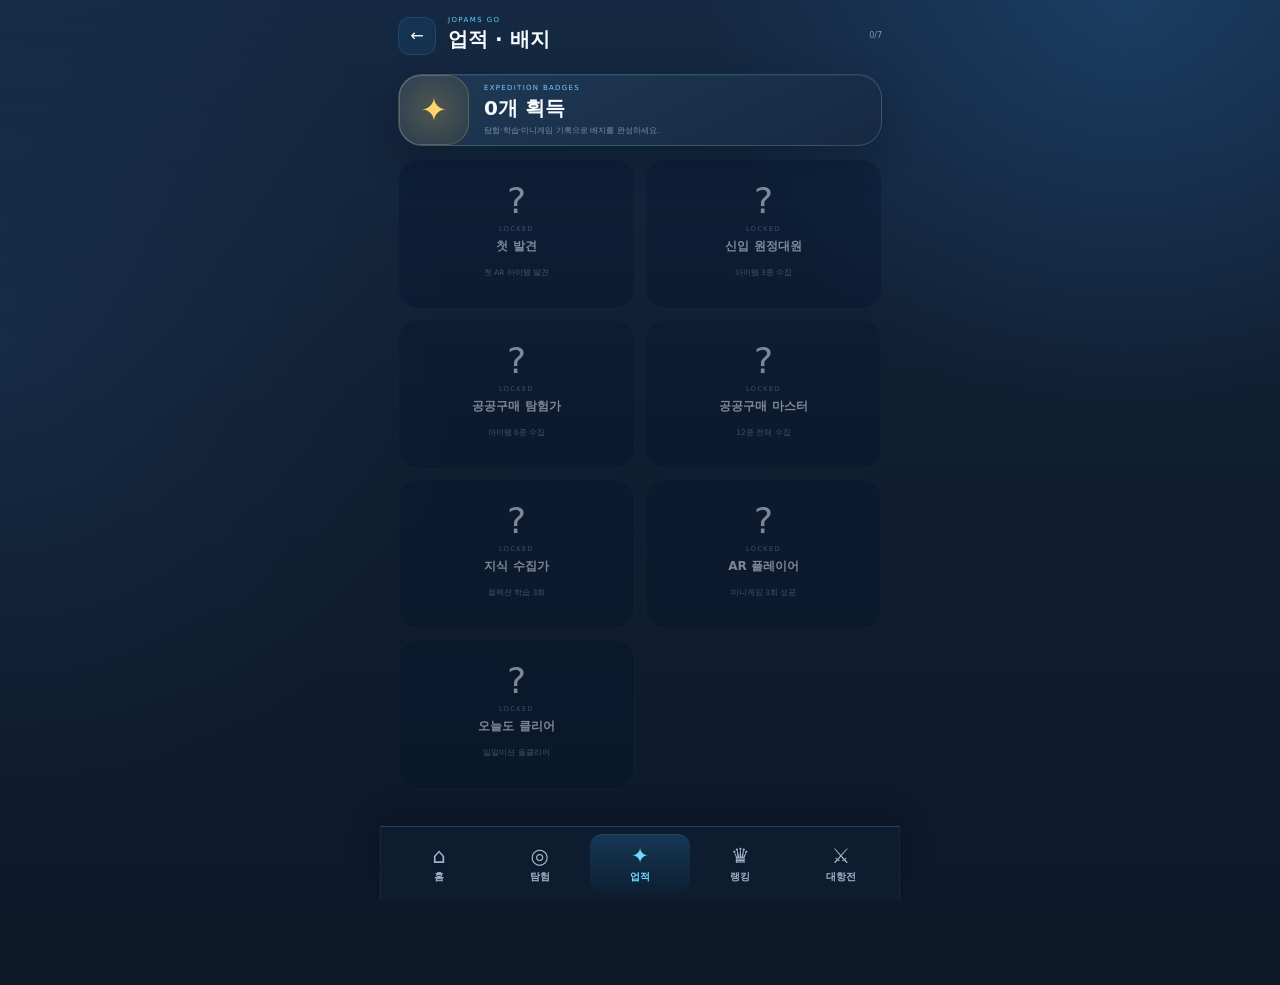
==== achievements.html @ 330ee015 "Add files via upload" ====
<!doctype html><html lang="ko"><head><meta charset="utf-8"><meta name="viewport" content="width=device-width,initial-scale=1,viewport-fit=cover"><meta name="theme-color" content="#06142b"><title>조팸스 GO | 업적</title><link rel="stylesheet" href="assets/style.css"></head><body class="app-body"><main class="app-shell ranking-shell"><header class="sub-header"><a href="index.html">←</a><div><small>JOPAMS GO</small><h1>업적 · 배지</h1></div><span id="badgeStat">0/7</span></header><section class="badge-hero premium-card"><div class="badge-orb">✦</div><div><span>EXPEDITION BADGES</span><b id="badgeHero">0개 획득</b><small>탐험·학습·미니게임 기록으로 배지를 완성하세요.</small></div></section><section class="badge-grid" id="badgeGrid"></section></main><nav class="bottom-nav"><a href="index.html"><span>⌂</span><b>홈</b></a><a href="ar.html"><span>◎</span><b>탐험</b></a><a class="active" href="achievements.html"><span>✦</span><b>업적</b></a><a href="ranking.html"><span>♛</span><b>랭킹</b></a><a href="battle.html"><span>⚔</span><b>대항전</b></a></nav><script src="assets/app.js"></script><script>checkAchievements(false);const a=earnedAchievements(),n=a.filter(x=>x.earned).length;badgeStat.textContent=n+'/7';badgeHero.textContent=n+'개 획득';badgeGrid.innerHTML=a.map(x=>`<article class="badge-card ${x.earned?'earned':''}"><div class="badge-icon">${x.earned?x.icon:'?'}</div><span>${x.earned?'UNLOCKED':'LOCKED'}</span><b>${x.name}</b><small>${x.desc}</small></article>`).join('');</script></body></html>
---- assets/style.css ----
:root{--navy:#06142b;--navy2:#091d3a;--panel:rgba(9,27,55,.86);--panel2:rgba(13,36,70,.78);--line:rgba(92,179,255,.2);--blue:#24a7ff;--cyan:#38d7ff;--gold:#f6bd4a;--green:#27dfad;--violet:#9273ff;--danger:#ff6778;--text:#f5f8ff;--muted:#94a7c0;--safe-b:env(safe-area-inset-bottom,0px);--safe-t:env(safe-area-inset-top,0px)}
*{box-sizing:border-box;-webkit-tap-highlight-color:transparent}html,body{margin:0;min-height:100%;font-family:system-ui,-apple-system,"Segoe UI","Noto Sans KR",sans-serif;background:#020919;color:var(--text)}body{background:radial-gradient(circle at 80% -10%,#123a72 0,transparent 36%),radial-gradient(circle at 0 40%,#052a52 0,transparent 32%),#020919}.app-body{padding-bottom:calc(86px + var(--safe-b))}.app-shell{width:min(100%,560px);margin:0 auto;position:relative}.hub-shell{padding:0 18px 34px}.hero-panel{margin:0 -18px 18px;padding:calc(22px + var(--safe-t)) 22px 23px;background:linear-gradient(180deg,rgba(6,20,43,.2),rgba(6,20,43,.92)),radial-gradient(circle at 80% 20%,rgba(43,143,255,.26),transparent 34%);border-bottom:1px solid rgba(68,157,255,.18);overflow:hidden}.brand-line{display:flex;align-items:center;gap:8px;font-size:10px;letter-spacing:2px;font-weight:800;color:#7ebee8}.brand-mark{color:var(--gold);font-size:15px}.hero-copy{display:flex;align-items:center;justify-content:space-between;gap:8px;margin-top:16px}.eyebrow,.section-kicker{display:block;color:#58c7ff;font-size:10px;letter-spacing:1.6px;font-weight:850}.go-logo{font-size:48px;line-height:.95;margin:7px 0 10px;letter-spacing:-3px}.go-logo em{font-style:normal;color:var(--gold);text-shadow:0 0 26px rgba(246,189,74,.38)}.hero-sub{font-size:15px;line-height:1.55;margin:0;color:#c4d2e4}.hero-sub b{color:#fff}.hero-orb{width:122px;height:122px;position:relative;flex:0 0 auto;display:grid;place-items:center}.hero-orb:before{content:"";position:absolute;inset:13px;border-radius:50%;background:radial-gradient(circle,rgba(35,137,255,.25),rgba(14,43,86,.48) 50%,transparent 70%);border:1px solid rgba(64,175,255,.28)}.hero-orb img{width:95px;height:95px;object-fit:contain;position:relative;z-index:2;filter:drop-shadow(0 14px 15px rgba(0,0,0,.4))}.scan-ring{position:absolute;border:1px solid rgba(57,196,255,.35);border-radius:50%;animation:pulseRing 2.6s infinite}.scan-ring.r1{inset:4px}.scan-ring.r2{inset:23px;animation-delay:.8s}@keyframes pulseRing{0%,100%{opacity:.25;transform:scale(.92)}50%{opacity:1;transform:scale(1.05)}}.privacy-pill{margin-top:17px;border:1px solid rgba(43,213,177,.18);background:rgba(9,63,67,.34);color:#8fe4d2;border-radius:13px;padding:9px 11px;font-size:10.5px;text-align:center}.premium-card{background:linear-gradient(160deg,rgba(16,45,85,.94),rgba(5,17,38,.96));border:1px solid rgba(70,159,255,.24);border-radius:24px;box-shadow:0 20px 50px rgba(0,0,0,.24),inset 0 1px rgba(255,255,255,.03)}.premium-card.compact{padding:18px}.mission-card{padding:20px}.section-head{display:flex;justify-content:space-between;align-items:center}.section-head h2,.page-top h1{margin:4px 0 0;font-size:21px;letter-spacing:-.7px}.section-head.mini h2{font-size:17px}.level-chip,.counter-pill{border:1px solid rgba(57,192,255,.23);background:rgba(14,91,142,.3);color:#74d4ff;border-radius:999px;padding:7px 10px;font-size:11px;font-weight:800}.mission-progress{display:flex;align-items:center;gap:16px;margin:19px 0}.progress-ring,.mini-ring{--p:0deg;position:relative;border-radius:50%;background:conic-gradient(var(--blue) var(--p),rgba(255,255,255,.08) 0);display:grid;place-items:center}.progress-ring{width:92px;height:92px;flex:0 0 auto}.progress-ring:after,.mini-ring:after{content:"";position:absolute;inset:7px;border-radius:50%;background:#07172f}.progress-ring span,.mini-ring b,.mini-ring small{position:relative;z-index:2}.progress-ring span{font-size:30px;font-weight:900}.progress-ring small{font-size:11px;color:var(--muted);margin-left:2px}.mission-copy{min-width:0;flex:1}.mission-copy strong{font-size:16px;display:block;white-space:nowrap;overflow:hidden;text-overflow:ellipsis}.mission-copy p{font-size:11.5px;line-height:1.5;color:var(--muted);margin:6px 0 12px}.xp-row{display:grid;grid-template-columns:auto 1fr auto;gap:7px;align-items:center;font-size:9px;color:#7e93aa}.xp-track{height:5px;background:rgba(255,255,255,.08);border-radius:20px;overflow:hidden}.xp-track i{display:block;height:100%;background:linear-gradient(90deg,var(--cyan),var(--blue));border-radius:inherit}.primary-cta,.sheet-primary{border:0;color:#06142b;background:linear-gradient(120deg,#5ce1ff,#2d9cff 62%,#7b73ff);font-weight:900;text-decoration:none;border-radius:17px;box-shadow:0 12px 28px rgba(28,133,255,.22)}.primary-cta{display:flex;align-items:center;gap:13px;padding:15px 16px}.primary-cta .cta-icon{width:36px;height:36px;border-radius:50%;display:grid;place-items:center;background:rgba(4,17,42,.25);font-size:22px}.primary-cta span:nth-child(2){display:flex;flex-direction:column;gap:3px;flex:1}.primary-cta b{font-size:16px}.primary-cta small{font-size:10px;opacity:.72}.cta-arrow{font-size:22px}.quick-grid{display:grid;grid-template-columns:repeat(3,1fr);gap:10px;margin:13px 0}.quick-card{appearance:none;border:1px solid rgba(79,154,235,.18);background:rgba(8,24,51,.82);border-radius:18px;padding:15px 8px;color:#fff;text-decoration:none;text-align:center;display:flex;align-items:center;flex-direction:column;gap:7px;font:inherit}.quick-card b{font-size:12px}.quick-card small{font-size:9px;color:#7990aa}.qicon{width:38px;height:38px;border-radius:12px;display:grid;place-items:center;font-size:19px}.qicon.violet{background:rgba(147,115,255,.14);color:#b7a5ff}.qicon.cyan{background:rgba(54,212,255,.13);color:#66ddff}.qicon.gold{background:rgba(246,189,74,.13);color:#ffd171}.character-strip{margin-top:12px}.crew-row{display:grid;grid-template-columns:repeat(3,1fr);gap:9px;margin-top:13px}.crew{display:flex;align-items:center;gap:6px;min-width:0;padding:7px;border-radius:13px;border:1px solid rgba(255,255,255,.05);background:rgba(0,0,0,.12)}.crew.active{border-color:rgba(246,189,74,.27);background:rgba(111,79,18,.15)}.crew img{width:36px;height:42px;object-fit:contain}.crew span{display:flex;flex-direction:column;min-width:0}.crew b{font-size:11px}.crew small{font-size:8px;color:var(--muted)}.status-card{margin:12px 0 0;border:1px solid rgba(61,144,223,.15);background:rgba(5,17,37,.72);border-radius:19px;padding:15px}.status-title{display:flex;justify-content:space-between;align-items:center;margin-bottom:10px}.status-title span{font-size:8px;color:#507292;letter-spacing:1.5px;font-weight:800}.status-title b{font-size:11px}.status-row{display:flex;gap:7px}.status-chip{flex:1;border:1px solid rgba(255,255,255,.08);border-radius:12px;padding:9px 7px;font-size:9px;color:#71849a;text-align:center}.dot{display:inline-block;width:6px;height:6px;margin-right:5px;border-radius:50%;background:#536273}.status-chip.ok{color:#9ee5d5;border-color:rgba(39,223,173,.2);background:rgba(39,223,173,.05)}.status-chip.ok .dot{background:var(--green);box-shadow:0 0 9px var(--green)}.app-footer{text-align:center;color:#405774;font-size:9px;margin-top:19px}.bottom-nav{position:fixed;z-index:80;left:50%;bottom:0;transform:translateX(-50%);width:min(100%,560px);height:calc(68px + var(--safe-b));padding:7px 8px var(--safe-b);display:grid;grid-template-columns:repeat(5,minmax(0,1fr));background:rgba(3,14,33,.94);border-top:1px solid rgba(59,137,216,.17);backdrop-filter:blur(20px)}.bottom-nav a{display:grid;grid-template-rows:26px 14px;place-items:center;align-content:center;gap:1px;min-width:0;height:54px;text-decoration:none;color:#657b96;border-radius:13px;overflow:hidden;transform:none!important;transition:background-color .18s ease,color .18s ease}.bottom-nav a span{display:grid;place-items:center;width:26px;height:26px;line-height:26px;font-size:20px;font-family:system-ui,-apple-system,"Segoe UI Symbol","Noto Sans Symbols 2",sans-serif;font-variant-emoji:text;transform:none!important;animation:none!important}.bottom-nav a b{display:block;height:14px;line-height:14px;font-size:9px;white-space:nowrap;transform:none!important;animation:none!important}.bottom-nav a.active{color:#58c8ff;background:linear-gradient(180deg,rgba(37,139,230,.12),transparent)}.page-shell{padding:calc(14px + var(--safe-t)) 16px 28px}.page-top{display:grid;grid-template-columns:44px 1fr auto;gap:12px;align-items:center;margin-bottom:18px}.icon-btn{width:44px;height:44px;display:grid;place-items:center;border:1px solid rgba(65,165,255,.21);background:rgba(11,42,79,.76);border-radius:14px;text-decoration:none;color:#9ddfff;font-size:20px}.collection-hero,.map-hero{display:flex;align-items:center;justify-content:space-between;gap:12px}.collection-hero p,.map-hero p{font-size:11px;line-height:1.55;color:var(--muted);margin:6px 0 0}.mini-ring{width:76px;height:76px;flex:0 0 auto}.mini-ring b{font-size:25px}.mini-ring small{font-size:9px;color:var(--muted);margin-top:28px;margin-left:-4px}.collection-grid{display:grid;grid-template-columns:1fr 1fr;gap:10px;margin-top:13px}.collection-item{position:relative;min-height:155px;border:1px solid rgba(72,153,235,.16);background:linear-gradient(160deg,rgba(11,32,62,.9),rgba(5,17,37,.9));border-radius:20px;color:#fff;text-align:left;padding:15px;display:flex;flex-direction:column;font:inherit}.collection-item.unlocked{box-shadow:inset 0 0 26px rgba(25,116,221,.06)}.collection-item.locked{opacity:.58}.collection-no{position:absolute;right:13px;top:11px;font-size:9px;color:#4d6a88;font-weight:900;letter-spacing:1px}.collection-icon{font-size:36px;margin:9px 0 13px}.collection-item b{font-size:13px}.collection-item small{font-size:9px;color:#7087a1;margin-top:5px}.sheet{position:fixed;inset:0;z-index:120;display:none;align-items:flex-end;justify-content:center}.sheet.show{display:flex}.sheet-dim{position:absolute;inset:0;border:0;background:rgba(0,5,15,.72);backdrop-filter:blur(7px)}.sheet-card{position:relative;width:min(100%,560px);padding:12px 20px calc(22px + var(--safe-b));background:linear-gradient(180deg,#0b2445,#06142b);border-radius:28px 28px 0 0;border:1px solid rgba(72,159,255,.24);box-shadow:0 -20px 70px rgba(0,0,0,.5);animation:sheetUp .28s ease}.sheet-handle{width:42px;height:4px;background:#315274;border-radius:9px;margin:0 auto 18px}.sheet-title{display:flex;align-items:center;gap:13px}.sheet-title h2{font-size:19px;margin:3px 0}.sheet-title small{font-size:8px;color:#58c7ff;letter-spacing:1.2px}.guide-steps{display:grid;gap:9px;margin:18px 0}.guide-steps>div{display:flex;gap:11px;padding:12px;border-radius:15px;background:rgba(0,0,0,.16);border:1px solid rgba(255,255,255,.05)}.guide-steps i{width:28px;height:28px;border-radius:50%;display:grid;place-items:center;background:rgba(46,162,255,.13);color:#70d5ff;font-style:normal;font-size:11px;font-weight:900}.guide-steps span{display:flex;flex-direction:column;gap:3px}.guide-steps b{font-size:12px}.guide-steps small{font-size:9.5px;color:var(--muted);line-height:1.5}.sheet-primary{width:100%;padding:14px 16px;font-size:14px}.item-detail{text-align:center}.detail-icon{font-size:56px;margin-bottom:8px}.item-detail h2{font-size:25px;margin:7px}.item-detail>p{color:#9db1c8;font-size:11px}.learning-box{text-align:left;margin:15px 0;padding:14px;border-radius:15px;background:rgba(38,138,219,.1);border:1px solid rgba(56,170,255,.18)}.learning-box b{font-size:11px;color:#64d5ff}.learning-box p{font-size:11px;line-height:1.65;color:#c0cee0;margin:7px 0 0}.map-radar{width:88px;height:88px;position:relative;flex:0 0 auto;border-radius:50%;border:1px solid rgba(56,192,255,.22);display:grid;place-items:center;background:radial-gradient(circle,rgba(40,176,255,.15),transparent 62%)}.map-radar i{position:absolute;border:1px solid rgba(63,204,255,.18);border-radius:50%}.map-radar i:nth-child(1){inset:10px}.map-radar i:nth-child(2){inset:24px}.map-radar i:nth-child(3){width:1px;height:42%;border:0;border-left:2px solid #5ecfff;top:8%;left:50%;transform-origin:bottom;animation:sweep 2.7s linear infinite}.map-radar span{font-size:21px;color:#67d8ff}.filter-row{display:flex;gap:7px;margin:14px 0 10px}.filter{border:1px solid rgba(72,154,236,.16);background:rgba(8,27,55,.8);color:#6e849d;border-radius:999px;padding:8px 13px;font:inherit;font-size:10px;font-weight:800}.filter.active{color:#07152d;background:#64d5ff;border-color:#64d5ff}.spot-list{display:grid;gap:8px}.spot-row{display:grid;grid-template-columns:42px 1fr auto;gap:11px;align-items:center;padding:12px;border:1px solid rgba(64,145,226,.13);border-radius:16px;background:rgba(7,23,48,.83)}.spot-row.done{border-color:rgba(39,223,173,.15)}.spot-index{width:38px;height:38px;border-radius:12px;display:grid;place-items:center;background:#0d294d;color:#68cfff;font-size:10px;font-weight:900}.spot-row.done .spot-index{color:#35dfad;background:rgba(39,223,173,.11)}.spot-meta{min-width:0}.spot-meta b{display:block;font-size:12px}.spot-meta small{display:block;font-size:8.5px;color:#68809a;margin-top:4px;white-space:nowrap;overflow:hidden;text-overflow:ellipsis}.spot-state{font-size:7.5px;letter-spacing:1px;font-weight:900;color:#3f658d}.spot-row.done .spot-state{color:#31cfa3}.bottom-spacer{height:20px}
/* AR */
.ar-body{margin:0;overflow:hidden;background:#000;font-family:system-ui,-apple-system,"Segoe UI","Noto Sans KR",sans-serif;color:#fff}.ar-body #cameraVideo{position:fixed;inset:0;width:100%;height:100%;object-fit:cover;background:#000}.ar-vignette{display:none!important}.ar-grid{display:none!important}.ar-topbar{position:fixed;z-index:20;top:calc(12px + var(--safe-t));left:12px;right:12px;display:grid;grid-template-columns:46px 1fr 54px;align-items:center}.ar-exit{width:44px;height:44px;border-radius:15px;display:grid;place-items:center;color:#d7ebff;text-decoration:none;background:rgba(3,14,34,.65);border:1px solid rgba(92,183,255,.26);backdrop-filter:blur(10px);font-size:20px}.ar-brand{text-align:center;line-height:.85}.ar-brand small{display:block;font-size:7px;letter-spacing:2.5px;color:#7bb8df}.ar-brand b{font-size:22px;color:#fff}.ar-progress{justify-self:end;width:48px;height:44px;display:flex;align-items:baseline;justify-content:center;background:rgba(3,14,34,.65);border:1px solid rgba(92,183,255,.26);border-radius:15px;backdrop-filter:blur(10px)}.ar-progress span{font-size:17px;font-weight:900;color:#6ddcff}.ar-progress small{font-size:8px;color:#86a1bc}.quest-chip{position:fixed;z-index:18;top:calc(68px + var(--safe-t));left:50%;transform:translateX(-50%);white-space:nowrap;display:flex;align-items:center;gap:7px;border:1px solid rgba(246,189,74,.24);background:rgba(3,14,33,.7);border-radius:999px;padding:8px 13px;backdrop-filter:blur(11px);font-size:10px}.quest-chip span{color:var(--gold)}.signal-panel{position:fixed;z-index:16;bottom:calc(34px + var(--safe-b));left:50%;transform:translateX(-50%);width:min(82vw,330px);display:grid;grid-template-columns:auto 1fr auto;gap:9px;align-items:end;padding:10px 13px;border-radius:16px;background:rgba(4,17,40,.72);border:1px solid rgba(77,179,255,.24);backdrop-filter:blur(12px)}.signal-label{font-size:6.5px;letter-spacing:1.3px;color:#7192b0;align-self:center}.signal-bars{height:20px;display:flex;align-items:end;gap:3px}.signal-bars i{width:5px;border-radius:2px 2px 0 0;background:rgba(255,255,255,.13);transition:.2s}.signal-bars i:nth-child(1){height:5px}.signal-bars i:nth-child(2){height:8px}.signal-bars i:nth-child(3){height:11px}.signal-bars i:nth-child(4){height:15px}.signal-bars i:nth-child(5){height:20px}.signal-bars i.on{background:linear-gradient(180deg,#72e6ff,#27a4ff);box-shadow:0 0 8px rgba(44,186,255,.7)}.signal-panel>b{font-size:15px;color:#fff}.status-banner{position:fixed;z-index:15;bottom:calc(91px + var(--safe-b));left:50%;transform:translateX(-50%) translateY(8px);width:max-content;max-width:84vw;padding:8px 12px;border-radius:999px;background:rgba(4,18,40,.72);border:1px solid rgba(72,173,255,.18);backdrop-filter:blur(10px);font-size:9.5px;color:#c5def3;opacity:0;transition:.2s;text-align:center}.status-banner.show{opacity:1;transform:translateX(-50%) translateY(0)}.edge-arrow{position:fixed;z-index:17;top:50%;transform:translateY(-50%) scale(.86);opacity:0;transition:.2s;width:52px;height:78px;border-radius:18px;background:rgba(2,14,36,.55);border:1px solid rgba(66,184,255,.28);backdrop-filter:blur(8px);display:flex;align-items:center;justify-content:center;flex-direction:column}.edge-arrow.visible{opacity:1;transform:translateY(-50%) scale(1)}.edge-arrow.left{left:10px}.edge-arrow.right{right:10px}.edge-arrow span{font-size:41px;line-height:.7;color:#62d5ff;text-shadow:0 0 18px #2aa9ff}.edge-arrow small{font-size:6px;letter-spacing:1px;color:#8cb1cd}.target-reticle{position:fixed;z-index:8;top:50%;left:50%;width:210px;height:210px;transform:translate(-50%,-50%);opacity:.58}.target-reticle i{position:absolute;width:34px;height:34px;border-color:rgba(91,210,255,.7)}.target-reticle i:nth-child(1){left:0;top:0;border-left:1px solid;border-top:1px solid}.target-reticle i:nth-child(2){right:0;top:0;border-right:1px solid;border-top:1px solid}.target-reticle i:nth-child(3){left:0;bottom:0;border-left:1px solid;border-bottom:1px solid}.target-reticle i:nth-child(4){right:0;bottom:0;border-right:1px solid;border-bottom:1px solid}.target-reticle span{position:absolute;left:50%;bottom:-20px;transform:translateX(-50%);font-size:6px;letter-spacing:2px;color:#7acfff}.target-wrap{position:fixed;z-index:10;left:50%;top:50%;width:160px;height:190px;display:flex;align-items:center;justify-content:center;flex-direction:column;opacity:0;pointer-events:none;transition:opacity .16s}.target-wrap.visible{opacity:1}.target-glow{position:absolute;width:140px;height:140px;border-radius:50%;background:radial-gradient(circle,rgba(56,209,255,.32),rgba(45,119,255,.08) 48%,transparent 68%);filter:blur(2px);animation:targetPulse 1.7s infinite}.target-wrap img{position:relative;width:138px;height:148px;object-fit:contain;filter:drop-shadow(0 18px 18px rgba(0,0,0,.4))}.target-label{position:relative;margin-top:-8px;padding:7px 11px;border-radius:999px;background:rgba(3,16,37,.76);border:1px solid rgba(246,189,74,.32);font-size:10px;font-weight:800;white-space:nowrap;backdrop-filter:blur(10px)}.dwell-ring-wrap{position:fixed;z-index:12;top:50%;left:50%;width:72px;height:72px;transform:translate(-50%,-50%);opacity:0;pointer-events:none}.dwell-ring-wrap.show{opacity:1}.dwell-ring-wrap svg{width:72px;height:72px;transform:rotate(-90deg)}.dwell-ring-bg,.dwell-ring-fg{fill:none;stroke-width:3}.dwell-ring-bg{stroke:rgba(255,255,255,.15)}.dwell-ring-fg{stroke:#70e7ff;stroke-linecap:round;stroke-dasharray:169.646;stroke-dashoffset:169.646;filter:drop-shadow(0 0 5px #21b9ff)}.dwell-ring-wrap>span{position:absolute;inset:0;display:grid;place-items:center;font-size:6px;letter-spacing:1px;color:#8fe6ff}.accuracy-chip{position:fixed;z-index:14;right:11px;bottom:calc(92px + var(--safe-b));padding:6px 8px;border-radius:9px;background:rgba(4,17,39,.6);border:1px solid rgba(66,174,255,.15);font-size:7px;color:#79a0bd}.accuracy-chip.warn{color:#ffd279;border-color:rgba(246,189,74,.2)}.perm-gate{position:fixed;inset:0;z-index:100;display:flex;align-items:flex-end;justify-content:center;background:linear-gradient(180deg,rgba(1,7,18,.7),rgba(2,9,23,.94));backdrop-filter:blur(14px);padding-top:var(--safe-t)}.perm-card.commercial{width:min(100%,560px);padding:26px 21px calc(22px + var(--safe-b));background:linear-gradient(180deg,rgba(10,33,65,.98),#06142b);border-radius:30px 30px 0 0;border:1px solid rgba(77,169,255,.25);box-shadow:0 -20px 70px rgba(0,0,0,.55)}.perm-logo{width:52px;height:52px;border-radius:17px;display:grid;place-items:center;background:linear-gradient(145deg,rgba(62,195,255,.2),rgba(70,104,255,.18));border:1px solid rgba(91,206,255,.3);font-size:28px;color:#61ddff;margin-bottom:13px}.perm-card h2{font-size:25px;margin:6px 0 8px}.perm-card>p{font-size:11px;line-height:1.6;color:#94a9c1;margin:0 0 17px}.perm-steps{display:grid;gap:8px}.perm-step{display:grid;grid-template-columns:42px 1fr auto;gap:10px;align-items:center;padding:10px;border:1px solid rgba(255,255,255,.055);background:rgba(0,0,0,.15);border-radius:15px}.perm-symbol{width:38px;height:38px;border-radius:12px;background:rgba(47,143,230,.13);display:grid;place-items:center;color:#69d6ff}.perm-step>span:nth-child(2){display:flex;flex-direction:column}.perm-step b{font-size:11px}.perm-step small{font-size:8px;color:#738ba5;margin-top:2px}.perm-step i{font-size:7px;color:#68809a;font-style:normal;border:1px solid rgba(255,255,255,.07);padding:4px 6px;border-radius:999px}.perm-step.ok{border-color:rgba(39,223,173,.18)}.perm-step.ok .perm-symbol{color:#4be4b9;background:rgba(39,223,173,.11)}.perm-step.fail{border-color:rgba(255,103,120,.2)}.privacy-note{margin:13px 0;padding:9px 10px;background:rgba(16,72,70,.26);border:1px solid rgba(39,223,173,.13);border-radius:12px;color:#7ed8c4;font-size:8.5px}.perm-note{min-height:16px;text-align:center;font-size:8px;color:#8aa1b9;margin-top:8px}.card-overlay{position:fixed;inset:0;z-index:110;display:none;align-items:center;justify-content:center;padding:24px;background:rgba(1,7,18,.78);backdrop-filter:blur(12px)}.card-overlay.show{display:flex}.get-card.commercial{width:min(100%,330px);padding:27px 21px 21px;text-align:center;border-radius:27px;background:linear-gradient(160deg,#102d56,#07162f 64%,#0c1f3e);border:1px solid rgba(246,189,74,.34);box-shadow:0 0 0 1px rgba(255,255,255,.03) inset,0 25px 70px rgba(0,0,0,.55),0 0 40px rgba(246,189,74,.1);animation:popIn .42s cubic-bezier(.2,1.2,.4,1)}.discovery-kicker{font-size:8px;letter-spacing:2.3px;color:#6fdcff;font-weight:900}.reward-burst{width:112px;height:112px;margin:13px auto 6px;display:grid;place-items:center;border-radius:50%;background:radial-gradient(circle,rgba(246,189,74,.28),rgba(246,189,74,.08) 45%,transparent 68%);box-shadow:0 0 44px rgba(246,189,74,.14)}.reward-burst .icon{font-size:54px}.get-card .tag{font-size:8px;letter-spacing:1.4px;color:#7894b1;font-weight:900}.get-card .name{font-size:23px;font-weight:900;margin-top:5px}.xp-award{display:inline-block;margin:10px 0 4px;padding:6px 10px;border-radius:999px;background:rgba(246,189,74,.11);border:1px solid rgba(246,189,74,.22);color:#ffd16b;font-size:11px;font-weight:900}.get-card .quote{font-size:10px;color:#8ea4bb;margin:11px 0}.get-card .all-done-badge{font-size:10px;color:#61e2bd;margin:10px 0}.get-card button{width:100%;border:0;border-radius:15px;padding:13px 15px;background:linear-gradient(120deg,#58deff,#2d9fff 65%,#7774ff);color:#06142b;font-weight:900;font-size:12px}.get-card button span{float:right}.card-link{display:block;color:#6f8ca9;text-decoration:none;font-size:8.5px;margin-top:11px}.toast-root{position:fixed;z-index:95;top:calc(112px + var(--safe-t));left:0;right:0;display:flex;justify-content:center;pointer-events:none}.toast{max-width:84vw;padding:9px 13px;border-radius:999px;background:rgba(3,17,38,.83);border:1px solid rgba(81,181,255,.22);color:#d9edff;font-size:9px;backdrop-filter:blur(12px);opacity:0;transform:translateY(-8px);transition:.22s}.toast.show{opacity:1;transform:translateY(0)}.toast-near{border-color:rgba(246,189,74,.28);color:#ffe3a0}@keyframes sheetUp{from{transform:translateY(30px);opacity:.6}to{transform:none;opacity:1}}@keyframes sweep{to{transform:rotate(360deg)}}@keyframes targetPulse{50%{transform:scale(1.12);opacity:.65}}@keyframes popIn{from{transform:scale(.78);opacity:0}to{transform:scale(1);opacity:1}}@media(prefers-reduced-motion:reduce){*{animation-duration:.001s!important;transition-duration:.001s!important}}

/* ===== v2 commercial UX ===== */
.daily-card{margin:13px 0}.daily-badge{font-size:12px;font-weight:900;color:#67ddff;background:rgba(35,156,240,.12);border:1px solid rgba(62,190,255,.18);padding:7px 10px;border-radius:999px}.daily-list{display:grid;gap:7px;margin-top:13px}.daily-item{display:grid;grid-template-columns:34px 1fr auto;gap:9px;align-items:center;padding:9px 10px;border-radius:13px;background:rgba(0,0,0,.16);border:1px solid rgba(255,255,255,.05)}.daily-icon{width:32px;height:32px;display:grid;place-items:center;border-radius:10px;background:rgba(36,167,255,.11);color:#65d8ff}.daily-item span:nth-child(2){display:flex;flex-direction:column;gap:2px}.daily-item b{font-size:10px}.daily-item small{font-size:7.5px;color:#7389a1}.daily-item em{font-style:normal;font-size:9px;color:#6f859e}.daily-item.done{border-color:rgba(39,223,173,.18);background:rgba(19,95,77,.13)}.daily-item.done .daily-icon,.daily-item.done em{color:#4de3b9}.daily-reward{width:100%;margin-top:9px;border-radius:13px;border:1px solid rgba(246,189,74,.16);background:linear-gradient(120deg,rgba(246,189,74,.14),rgba(116,82,28,.09));padding:10px 12px;color:#e8c979;display:grid;grid-template-columns:30px 1fr;grid-template-rows:auto auto;text-align:left;column-gap:7px}.daily-reward>span{grid-row:1/3;font-size:20px;align-self:center}.daily-reward b{font-size:9.5px}.daily-reward small{font-size:7px;color:#8e7b56}.daily-reward:disabled{opacity:.5}.daily-reward:not(:disabled){box-shadow:0 0 24px rgba(246,189,74,.1);cursor:pointer}.daily-reward.claimed{color:#63d7ba;border-color:rgba(39,223,173,.2)}
.bottom-nav{overflow-x:auto}.bottom-nav a{min-width:64px}.ranking-shell{padding:0 18px 110px}.rank-hero{margin-top:15px;padding:18px;display:flex;align-items:center;gap:15px;background:radial-gradient(circle at 13% 50%,rgba(246,189,74,.18),transparent 24%),linear-gradient(150deg,rgba(29,49,83,.95),rgba(6,18,39,.97))}.rank-crown{font-size:42px;color:var(--gold);filter:drop-shadow(0 0 16px rgba(246,189,74,.35))}.rank-hero div{display:flex;flex-direction:column}.rank-hero span{font-size:8px;letter-spacing:1.5px;color:#8aa0b8}.rank-hero b{font-size:24px;color:#ffcf65;margin:2px 0}.rank-hero small{font-size:7.5px;color:#6f859e}.rank-tabs{display:grid;grid-template-columns:1fr 1fr;margin:17px 0 10px;border-bottom:1px solid rgba(86,167,245,.14)}.rank-tabs button{border:0;background:transparent;color:#73879f;padding:12px;font-weight:900;font-size:10px;border-bottom:2px solid transparent}.rank-tabs button.active{color:#5ed7ff;border-bottom-color:#2aafff}.ranking-list{display:grid;gap:8px}.rank-row{display:grid;grid-template-columns:44px 1fr auto;gap:10px;align-items:center;border:1px solid rgba(79,159,238,.12);background:rgba(9,26,53,.72);padding:12px;border-radius:15px}.rank-no{font-size:10px;color:#8296ac;text-align:center}.rank-user{display:flex;flex-direction:column}.rank-user b{font-size:11px}.rank-user small{font-size:8px;color:#7489a1;margin-top:2px}.rank-row>strong{font-size:12px}.rank-row>strong small{font-size:7px;color:#4dcfff}.rank-row.top1{border-color:rgba(246,189,74,.35);box-shadow:0 0 24px rgba(246,189,74,.08)}.rank-row.top2{border-color:rgba(209,224,245,.22)}.rank-row.top3{border-color:rgba(208,125,56,.24)}.rank-row.me{background:linear-gradient(120deg,rgba(25,111,174,.22),rgba(66,64,145,.18));border-color:rgba(71,194,255,.35)}.impact-card{margin-top:15px;text-align:center;border-top:1px solid rgba(255,255,255,.07);padding:18px 8px}.impact-card span,.impact-card small{display:block;font-size:8px;color:#71869e}.impact-card b{display:block;color:#53d8ff;font-size:19px;margin:6px}.impact-card small{color:#40d8aa}
.capture-flash{position:fixed;inset:0;z-index:105;pointer-events:none;opacity:0;background:radial-gradient(circle,rgba(255,244,185,.96),rgba(80,197,255,.38) 30%,transparent 66%)}.capture-flash.go{animation:captureFlash .7s ease-out}.particle-field{position:fixed;z-index:106;left:50%;top:50%;pointer-events:none}.particle-field i{--a:0deg;--d:90px;--delay:0s;position:absolute;width:7px;height:7px;border-radius:50%;background:linear-gradient(#fff0a8,#ffbd3c);box-shadow:0 0 9px #ffd45e;animation:particleBurst .75s var(--delay) ease-out forwards;transform:rotate(var(--a)) translateX(0)}@keyframes captureFlash{0%{opacity:0}18%{opacity:1}100%{opacity:0}}@keyframes particleBurst{0%{opacity:0;transform:rotate(var(--a)) translateX(0) scale(.4)}20%{opacity:1}100%{opacity:0;transform:rotate(var(--a)) translateX(var(--d)) scale(1.2)}}


/* ===== v3 gameplay systems ===== */
.quick-grid{grid-template-columns:repeat(2,1fr)}
.minigame-overlay{position:fixed;inset:0;z-index:108;display:none;align-items:flex-end;justify-content:center;background:rgba(1,7,18,.72);backdrop-filter:blur(10px)}.minigame-overlay.show{display:flex}.minigame-card{width:min(100%,520px);padding:24px 20px calc(22px + var(--safe-b));border-radius:28px 28px 0 0;background:linear-gradient(180deg,#102f5c,#06142b);border:1px solid rgba(74,188,255,.28);box-shadow:0 -18px 60px rgba(0,0,0,.55);animation:sheetUp .28s ease-out}.minigame-top{display:flex;justify-content:space-between;align-items:center}.minigame-top span{color:#ffcf65;font-weight:900;font-size:11px}.minigame-top small{color:#6386a8;font-size:7px;letter-spacing:1.5px}.minigame-card h2{font-size:24px;margin:9px 0 4px}.minigame-card>p{font-size:10px;color:#8fa6bf;margin:0 0 18px}.mini-primary,.mini-cancel{width:100%;border:0;border-radius:15px;padding:14px;font-weight:900}.mini-primary{margin-top:16px;background:linear-gradient(120deg,#5ce3ff,#309eff);color:#041329}.mini-cancel{margin-top:8px;background:transparent;color:#718ba6;border:1px solid rgba(255,255,255,.07);font-size:9px}.mini-feedback{min-height:22px;text-align:center;font-size:10px;font-weight:900;margin-top:10px}.mini-feedback.success{color:#4ce4b7}.mini-feedback.fail{color:#ff8b99}.timing-track{height:54px;position:relative;border-radius:18px;background:rgba(0,0,0,.25);border:1px solid rgba(100,190,255,.14);overflow:hidden}.timing-zone{position:absolute;left:42%;width:20%;top:0;bottom:0;background:linear-gradient(90deg,rgba(39,223,173,.12),rgba(39,223,173,.5),rgba(39,223,173,.12));box-shadow:0 0 25px rgba(39,223,173,.25)}.timing-track i{position:absolute;top:5px;bottom:5px;width:5px;border-radius:8px;background:#fff;box-shadow:0 0 12px #56ddff;transform:translateX(-50%)}.charge-orb{width:154px;height:154px;margin:6px auto 3px;border-radius:50%;display:grid;place-items:center;position:relative;overflow:hidden;background:radial-gradient(circle,rgba(41,160,255,.12),rgba(3,15,34,.9));border:2px solid rgba(81,192,255,.2)}.charge-orb i{position:absolute;left:0;right:0;bottom:0;height:var(--charge,0%);background:linear-gradient(0deg,rgba(39,223,173,.6),rgba(57,185,255,.35));transition:height .04s}.charge-orb span{position:relative;z-index:2;font-size:25px;font-weight:950}.quiz-q{padding:18px;border-radius:17px;background:rgba(1,10,24,.38);border:1px solid rgba(85,177,255,.14);font-size:14px;line-height:1.55;font-weight:800;text-align:center}.ox-row{display:grid;grid-template-columns:1fr 1fr;gap:10px;margin-top:12px}.ox-row button{height:70px;border-radius:18px;border:1px solid rgba(81,187,255,.18);background:rgba(33,113,188,.14);color:#fff;font-size:31px;font-weight:950}.ox-row button:last-child{border-color:rgba(255,112,130,.18);background:rgba(143,40,62,.12)}
.sub-header{display:flex;align-items:center;gap:12px;padding:calc(16px + var(--safe-t)) 0 10px}.sub-header>a{width:38px;height:38px;display:grid;place-items:center;border-radius:12px;color:#fff;text-decoration:none;background:rgba(38,122,199,.12);border:1px solid rgba(80,176,255,.16)}.sub-header>div{flex:1}.sub-header small{display:block;font-size:7px;letter-spacing:1.4px;color:#5fcfff}.sub-header h1{font-size:20px;margin:2px 0}.sub-header>span{font-size:8px;color:#8199b2}.badge-hero{margin-top:9px;display:flex;gap:15px;align-items:center}.badge-orb{width:70px;height:70px;border-radius:22px;display:grid;place-items:center;font-size:32px;background:radial-gradient(circle,rgba(246,189,74,.24),rgba(246,189,74,.05));border:1px solid rgba(246,189,74,.25);color:#ffd46f}.badge-hero>div:last-child{display:flex;flex-direction:column}.badge-hero span{font-size:7px;letter-spacing:1.3px;color:#70cfff}.badge-hero b{font-size:20px;margin:3px 0}.badge-hero small{font-size:8px;color:#7890aa}.badge-grid{display:grid;grid-template-columns:repeat(2,1fr);gap:10px;margin-top:13px}.badge-card{min-height:150px;border-radius:20px;padding:16px 13px;text-align:center;background:rgba(6,22,46,.75);border:1px solid rgba(255,255,255,.055);opacity:.48}.badge-card.earned{opacity:1;border-color:rgba(246,189,74,.23);background:linear-gradient(150deg,rgba(44,50,76,.9),rgba(8,24,49,.9));box-shadow:0 0 28px rgba(246,189,74,.055)}.badge-icon{font-size:36px;margin:4px}.badge-card>span{display:block;font-size:6.5px;letter-spacing:1.4px;color:#718aa4}.badge-card.earned>span{color:#e7bd62}.badge-card b{display:block;font-size:12px;margin:5px}.badge-card small{font-size:7.5px;color:#778da5;line-height:1.4}
.battle-hero{margin-top:9px;text-align:center}.battle-kicker{font-size:7px;letter-spacing:1.6px;color:#ffcf66}.battle-hero h2{font-size:25px;margin:7px 0}.battle-hero p{font-size:9px;color:#829ab3;line-height:1.5}.org-picker{display:flex;align-items:center;justify-content:space-between;margin-top:14px;padding:10px 12px;border-radius:14px;background:rgba(0,0,0,.18);border:1px solid rgba(255,255,255,.06)}.org-picker label{font-size:9px;color:#8ca3bb}.org-picker select{background:#0b2345;color:#fff;border:1px solid rgba(80,181,255,.18);border-radius:9px;padding:7px 9px;font-size:9px}.team-list{display:grid;gap:8px;margin-top:13px}.team-row{display:grid;grid-template-columns:38px 1fr auto;gap:10px;align-items:center;padding:13px;border-radius:15px;background:rgba(8,27,55,.8);border:1px solid rgba(75,159,240,.11)}.team-row.mine{border-color:rgba(77,213,255,.36);background:linear-gradient(120deg,rgba(22,107,174,.22),rgba(51,64,137,.15))}.team-rank{font-weight:950;color:#7890aa;text-align:center}.team-row:nth-child(1) .team-rank{color:#ffd367;font-size:18px}.team-row div{display:flex;flex-direction:column}.team-row b{font-size:11px}.team-row small{font-size:7px;color:#70869e}.team-row strong{font-size:12px}.battle-info{margin-top:12px}.battle-info>div{display:flex;justify-content:space-between;margin:11px 0}.battle-info span,.battle-info small{font-size:8px;color:#7289a2}.battle-info strong{color:#62dbff}.server-card{margin-top:12px;display:flex;align-items:center;justify-content:space-between}.server-card>div{display:flex;flex-direction:column}.server-card span{font-size:7px;letter-spacing:1.2px;color:#62d6ff}.server-card b{font-size:11px}.server-card small{font-size:7px;color:#71879f}.server-card button{border:1px solid rgba(88,192,255,.2);border-radius:10px;background:rgba(43,147,224,.13);color:#9de5ff;padding:9px 12px;font-size:8px;font-weight:900}
.daily-item.done{animation:missionGlow 1.8s ease-in-out infinite alternate}.daily-reward:not(:disabled){animation:rewardReady 1.3s ease-in-out infinite}@keyframes missionGlow{to{box-shadow:0 0 17px rgba(39,223,173,.12)}}@keyframes rewardReady{50%{transform:translateY(-1px);box-shadow:0 0 26px rgba(246,189,74,.18)}}


/* ===== v4 출시형 UX ===== */
.top-utility{display:flex;align-items:center;justify-content:space-between;gap:10px}.profile-mini{display:flex;align-items:center;gap:7px;padding:6px 8px 6px 5px;border-radius:999px;background:rgba(9,29,59,.7);border:1px solid rgba(94,183,255,.16);color:#fff;text-decoration:none}.profile-mini img{width:30px;height:30px;object-fit:contain;border-radius:50%;background:rgba(46,129,214,.14)}.profile-mini span{display:flex;flex-direction:column;line-height:1.05}.profile-mini small{font-size:5.5px;letter-spacing:1.1px;color:#6dcfff}.profile-mini b{font-size:8px;max-width:72px;overflow:hidden;text-overflow:ellipsis;white-space:nowrap}.profile-mini i{font-style:normal;color:#76a7cb}.season-card{margin-top:12px}.season-head{display:flex;justify-content:space-between;align-items:flex-start}.season-head h2{font-size:17px;margin:4px 0 2px}.season-head small{font-size:8px;color:#8399b2}.season-head>a{font-size:8px;color:#ffd06c;text-decoration:none}.gold-text{color:#f5c65d!important}.season-track{position:relative;height:7px;margin-top:16px;border-radius:99px;background:rgba(255,255,255,.07);overflow:visible}.season-track>i{display:block;height:100%;width:0;border-radius:99px;background:linear-gradient(90deg,#31baff,#f4bf4f);box-shadow:0 0 16px rgba(73,193,255,.25)}.season-track>span{position:absolute;top:50%;left:0;width:15px;height:15px;transform:translate(-50%,-50%);border-radius:50%;background:#ffe08a;border:3px solid #725815;box-shadow:0 0 15px rgba(255,208,94,.5)}.season-meta{display:flex;justify-content:space-between;margin-top:8px;font-size:8px}.season-meta b{color:#fff}.season-meta span{color:#7890a8}.reward-ready{margin-top:13px;display:grid;grid-template-columns:auto 1fr auto;gap:10px;align-items:center;padding:11px;border-radius:14px;background:linear-gradient(90deg,rgba(61,109,174,.12),rgba(134,89,27,.09));border:1px solid rgba(246,189,74,.12);text-decoration:none;color:#fff}.reward-ready>span{font-size:22px}.reward-ready div{display:flex;flex-direction:column}.reward-ready b{font-size:10px}.reward-ready small{font-size:7px;color:#7f94ac}.reward-ready i{font-style:normal;color:#d4ad5d}.reward-ready.hot{border-color:rgba(246,189,74,.38);box-shadow:0 0 24px rgba(246,189,74,.1);animation:rewardReady 1.3s ease-in-out infinite}.reward-duo{display:grid;grid-template-columns:1.25fr .75fr;gap:8px;margin-top:10px}.reward-duo .daily-reward{margin-top:0;min-height:62px}.daily-reward.chest{background:linear-gradient(145deg,rgba(83,72,170,.18),rgba(16,60,104,.19));border-color:rgba(132,118,255,.18)}.quick-card.featured{border-color:rgba(57,210,255,.26);box-shadow:inset 0 0 20px rgba(48,166,231,.04)}
.onboard{position:fixed;inset:0;z-index:9000;background:rgba(0,5,17,.88);backdrop-filter:blur(16px);display:none;align-items:flex-end;justify-content:center}.onboard.show{display:flex}.onboard-card{width:min(100%,560px);min-height:590px;padding:17px 22px calc(25px + var(--safe-b));border-radius:30px 30px 0 0;background:linear-gradient(180deg,#0b2347,#040e20);border:1px solid rgba(83,176,255,.2);position:relative}.onboard-skip{display:block;margin-left:auto;border:0;background:transparent;color:#8197b0;padding:8px;font-size:9px}.onboard-pages{min-height:440px}.onboard-page{display:none;text-align:center;padding:15px 8px}.onboard-page.active{display:block;animation:obIn .35s ease}.onboard-art{height:245px;display:grid;place-items:center;position:relative}.onboard-art:before{content:"";position:absolute;width:190px;height:190px;border-radius:50%;background:radial-gradient(circle,rgba(43,157,255,.28),transparent 67%);border:1px solid rgba(73,189,255,.2)}.onboard-art img{width:210px;height:210px;object-fit:contain;position:relative;filter:drop-shadow(0 20px 22px rgba(0,0,0,.45))}.onboard-page>span{font-size:8px;color:#55d4ff;letter-spacing:1.7px;font-weight:900}.onboard-page h2{font-size:25px;letter-spacing:-1px;margin:8px 0}.onboard-page p{font-size:11px;line-height:1.7;color:#8ea4bc;margin:0 auto;max-width:340px}.onboard-icons{height:245px;display:flex;align-items:center;justify-content:center;gap:18px}.onboard-icons i{font-style:normal;font-size:38px;width:82px;height:82px;display:grid;place-items:center;border-radius:27px;background:rgba(25,91,161,.16);border:1px solid rgba(86,186,255,.17);box-shadow:0 14px 32px rgba(0,0,0,.25)}.onboard-dots{display:flex;justify-content:center;gap:6px;margin:2px 0 15px}.onboard-dots i{width:6px;height:6px;border-radius:99px;background:#314764}.onboard-dots i.active{width:18px;background:#50d7ff}@keyframes obIn{from{opacity:0;transform:translateX(15px)}to{opacity:1;transform:none}}
.pass-hero{margin-top:8px;display:flex;align-items:center;justify-content:space-between}.pass-hero>div:first-child{display:flex;flex-direction:column}.pass-hero span{font-size:7px;color:#e7bd62;letter-spacing:1.4px}.pass-hero b{font-size:24px;margin:5px 0}.pass-hero small{font-size:9px;color:#8298af}.pass-orb{font-size:42px;width:78px;height:78px;display:grid;place-items:center;border-radius:25px;background:radial-gradient(circle,rgba(246,189,74,.22),rgba(78,54,13,.06));border:1px solid rgba(246,189,74,.2)}.pass-track-wrap{margin:18px 2px}.pass-track{height:8px;border-radius:99px;background:rgba(255,255,255,.07);overflow:hidden}.pass-track i{display:block;height:100%;background:linear-gradient(90deg,#38d7ff,#f6bd4a)}.pass-label{display:flex;justify-content:space-between;margin-top:6px;color:#607994;font-size:7px}.tier-list{display:grid;gap:8px}.tier-card{display:grid;grid-template-columns:42px 1fr auto;gap:10px;align-items:center;padding:12px;border-radius:16px;background:rgba(8,25,51,.72);border:1px solid rgba(255,255,255,.05);opacity:.55}.tier-card.unlocked{opacity:1;border-color:rgba(89,183,255,.15)}.tier-card.claimed{border-color:rgba(39,223,173,.18);background:rgba(18,64,72,.25)}.tier-no{display:flex;flex-direction:column;text-align:center}.tier-no small{font-size:5px;color:#627994}.tier-no b{font-size:16px}.tier-reward{display:flex;align-items:center;gap:9px}.tier-reward>span{font-size:25px}.tier-reward div{display:flex;flex-direction:column}.tier-reward b{font-size:10px}.tier-reward small{font-size:7px;color:#768ba3}.tier-card button{border:0;border-radius:10px;padding:8px 11px;background:linear-gradient(135deg,#ffc957,#d99529);color:#201603;font-size:8px;font-weight:950}.tier-state{font-style:normal;font-size:7px;color:#647b94}.tier-state.done{color:#55dfb3}.legal-note{text-align:center;font-size:7px;color:#536a83;line-height:1.5;margin:18px 0}
.profile-hero{margin-top:8px}.avatar-select{display:flex;justify-content:center;gap:9px;margin-bottom:13px}.avatar-select button{width:76px;height:76px;border-radius:22px;border:1px solid rgba(79,164,247,.12);background:rgba(18,62,112,.12);padding:4px;opacity:.55}.avatar-select button.active{opacity:1;border-color:#52d9ff;box-shadow:0 0 22px rgba(66,199,255,.16)}.avatar-select img{width:100%;height:100%;object-fit:contain}.profile-hero label{display:block;font-size:8px;color:#7990a8;margin-top:10px}.profile-hero input,.profile-hero select,.server-setup input{width:100%;margin-top:6px;border:1px solid rgba(87,178,255,.15);border-radius:12px;background:#071b36;color:#fff;padding:12px;font-size:10px;outline:none}.settings-list{margin-top:12px}.setting-row{display:flex;justify-content:space-between;align-items:center;padding:11px 2px;border-bottom:1px solid rgba(255,255,255,.045)}.setting-row>span{display:grid;grid-template-columns:28px auto;grid-template-rows:auto auto;align-items:center;font-size:18px}.setting-row b{font-size:10px}.setting-row small{grid-column:2;font-size:7px;color:#71879e}.switch input{display:none}.switch i{display:block;width:40px;height:23px;border-radius:99px;background:#263a51;position:relative}.switch i:after{content:"";position:absolute;width:17px;height:17px;border-radius:50%;background:#fff;left:3px;top:3px;transition:.2s}.switch input:checked+i{background:#1eaece}.switch input:checked+i:after{transform:translateX(17px)}.setting-action{width:100%;margin-top:12px;border:1px solid rgba(82,177,255,.13);border-radius:12px;background:rgba(45,129,203,.08);color:#9fdcff;padding:11px;font-size:8px;font-weight:850}.privacy-center,.server-setup{margin-top:12px}.privacy-center h2,.server-setup h2{font-size:15px;margin:5px 0 12px}.privacy-grid{display:grid;grid-template-columns:1fr 1fr;gap:8px}.privacy-grid div{padding:10px;border-radius:13px;background:rgba(2,13,31,.35);display:grid;grid-template-columns:25px 1fr;grid-template-rows:auto auto;font-size:15px}.privacy-grid b{font-size:9px}.privacy-grid small{grid-column:2;color:#6e859e;font-size:6.5px}.server-setup p{font-size:8px;color:#768ca4;line-height:1.5}.server-buttons{display:grid;grid-template-columns:1fr 1fr;gap:8px;margin-top:8px}.server-buttons button{border:1px solid rgba(78,185,255,.16);border-radius:10px;background:rgba(34,111,181,.12);color:#98ddff;padding:10px;font-size:8px;font-weight:900}.server-setup>small{display:block;margin-top:8px;font-size:7px;color:#70869f;line-height:1.5}
.live-map{height:430px;margin-top:8px;padding:0;position:relative;overflow:hidden;background:radial-gradient(circle at 65% 28%,rgba(28,109,160,.18),transparent 30%),linear-gradient(155deg,#07192e,#061022)}.map-grid{position:absolute;inset:0;background-image:linear-gradient(rgba(94,168,220,.035) 1px,transparent 1px),linear-gradient(90deg,rgba(94,168,220,.035) 1px,transparent 1px);background-size:28px 28px}.map-road{position:absolute;background:rgba(44,85,123,.24);border:1px solid rgba(79,137,181,.07);border-radius:99px}.r-a{width:650px;height:42px;left:-90px;top:190px;transform:rotate(-12deg)}.r-b{width:420px;height:30px;left:40px;top:75px;transform:rotate(63deg)}.r-c{width:330px;height:26px;left:145px;top:310px;transform:rotate(7deg)}.map-building{position:absolute;padding:10px 14px;border-radius:10px;background:rgba(27,55,82,.85);border:1px solid rgba(88,152,203,.12);font-size:7px;color:#6486a2}.b1{left:13%;top:20%}.b2{right:13%;top:30%}.b3{left:43%;bottom:10%}.map-spot{position:absolute;width:25px;height:25px;transform:translate(-50%,-50%);border-radius:50%;border:1px solid rgba(77,208,255,.55);background:#0a3155;color:#65dfff;font-size:8px;font-weight:950;box-shadow:0 0 12px rgba(42,193,255,.18);z-index:3}.map-spot.found{background:#244a2f;border-color:rgba(55,223,173,.7);font-size:12px}.me-dot{position:absolute;z-index:7;width:16px;height:16px;border-radius:50%;background:#fff;border:4px solid #27baff;transform:translate(-50%,-50%);box-shadow:0 0 0 8px rgba(39,186,255,.12),0 0 22px #19a7ff}.me-dot i{position:absolute;inset:-12px;border:1px solid rgba(71,209,255,.28);border-radius:50%;animation:pulseRing 1.8s infinite}.me-dot span{position:absolute;top:16px;left:50%;transform:translateX(-50%);font-size:6px;background:#08315a;padding:2px 5px;border-radius:6px;white-space:nowrap}.map-scan{position:absolute;inset:0;background:linear-gradient(180deg,transparent 45%,rgba(52,207,255,.05) 50%,transparent 55%);animation:mapScan 4s linear infinite;pointer-events:none}@keyframes mapScan{from{transform:translateY(-50%)}to{transform:translateY(50%)}}.map-legend{position:absolute;left:10px;bottom:10px;display:flex;gap:9px;padding:7px 9px;border-radius:10px;background:rgba(3,13,27,.76);font-size:6px;color:#7992ab}.map-legend span{display:flex;align-items:center;gap:4px}.legend-dot{width:7px;height:7px;border-radius:50%;background:#49d4ff}.legend-dot.me{background:#fff;border:2px solid #27baff}.legend-dot.found{background:#35dfa9}.nearby-card{margin-top:12px}.nearby-main{display:grid;grid-template-columns:42px 1fr auto;gap:10px;align-items:center;margin:9px 0 12px}.nearby-main>span{font-size:26px;text-align:center}.nearby-main div{display:flex;flex-direction:column}.nearby-main b{font-size:10px}.nearby-main small{font-size:7px;color:#778da6}.nearby-main strong{font-size:18px;color:#55d7ff}.reduced-motion *{animation:none!important;transition:none!important}
@media(max-width:390px){.reward-duo{grid-template-columns:1fr}.live-map{height:385px}.onboard-card{min-height:560px}.onboard-art,.onboard-icons{height:220px}}


/* ===== v5 commercial polish ===== */
.install-card{position:relative;margin-top:12px;display:grid;grid-template-columns:1fr auto;gap:12px;align-items:center;border-color:rgba(69,211,255,.2);background:linear-gradient(135deg,rgba(12,57,101,.88),rgba(7,23,50,.9))}.install-card[hidden]{display:none}.install-card h2{font-size:14px;margin:4px 0}.install-card p{font-size:7.5px;color:#7893ad;margin:0}.install-card>button:not(.install-close){border:0;border-radius:12px;background:linear-gradient(135deg,#50ddff,#338cff);color:#031226;font-weight:950;font-size:9px;padding:11px 14px;box-shadow:0 8px 22px rgba(38,155,255,.18)}.install-close{position:absolute;right:5px;top:3px;border:0;background:transparent;color:#6d859d;font-size:17px}
.ar-sound{position:absolute;right:58px;top:0;width:39px;height:39px;border-radius:50%;border:1px solid rgba(255,255,255,.14);background:rgba(2,12,28,.48);backdrop-filter:blur(10px);color:#72dcff;font-size:17px;font-weight:900;z-index:2}.ar-sound.muted{color:#667487}
.target-wrap{--target-x:0px;--target-scale:1;--target-depth:.5;transform:translate(calc(-50% + var(--target-x)), -50%) scale(var(--target-scale))!important;transform-origin:50% 86%;transition:opacity .18s ease,filter .25s ease}.target-wrap.visible{filter:drop-shadow(0 14px 24px rgba(0,0,0,.45))}.target-wrap.spawn{animation:arSpawn .72s cubic-bezier(.15,.85,.24,1.15)}.world-anchor{position:absolute;left:50%;bottom:-2%;width:138px;height:56px;transform:translateX(-50%);pointer-events:none;z-index:-1}.ground-shadow{position:absolute;left:50%;bottom:5px;width:92px;height:19px;transform:translateX(-50%) scale(var(--shadow-scale,.86));border-radius:50%;background:radial-gradient(ellipse,rgba(0,0,0,.62),rgba(0,0,0,.05) 66%,transparent 72%);filter:blur(2px)}.anchor-ring{position:absolute;left:50%;bottom:0;border:1px solid rgba(58,225,255,.38);border-radius:50%;transform:translateX(-50%) rotateX(67deg);box-shadow:0 0 16px rgba(58,225,255,.12)}.anchor-ring.a1{width:110px;height:44px;animation:anchorPulse 1.6s ease-in-out infinite}.anchor-ring.a2{width:78px;height:31px;bottom:7px;animation:anchorPulse 1.6s .35s ease-in-out infinite}.target-wrap.visible img{animation:characterHover 2.2s ease-in-out infinite}.target-wrap.visible .target-glow{opacity:calc(.45 + var(--target-depth)*.45)}
@keyframes arSpawn{0%{opacity:0;transform:translate(calc(-50% + var(--target-x)),-40%) scale(.25);filter:brightness(2.5) blur(6px)}55%{opacity:1;transform:translate(calc(-50% + var(--target-x)),-53%) scale(var(--target-scale));filter:brightness(1.5) blur(0)}100%{transform:translate(calc(-50% + var(--target-x)),-50%) scale(var(--target-scale));filter:none}}@keyframes anchorPulse{0%,100%{opacity:.28;transform:translateX(-50%) rotateX(67deg) scale(.86)}50%{opacity:.78;transform:translateX(-50%) rotateX(67deg) scale(1.08)}}@keyframes characterHover{0%,100%{translate:0 0}50%{translate:0 -5px}}
.reward-reveal{position:fixed;inset:0;z-index:9500;display:none;place-items:center;background:rgba(0,5,18,.86);backdrop-filter:blur(12px);padding:22px}.reward-reveal.show{display:grid}.reward-reveal-card{position:relative;width:min(340px,92vw);overflow:hidden;text-align:center;padding:34px 22px 24px;border-radius:27px;background:linear-gradient(180deg,#112d56,#06142b);border:1px solid rgba(247,194,80,.35);box-shadow:0 30px 80px rgba(0,0,0,.45),0 0 45px rgba(247,190,66,.12);animation:rewardPop .55s cubic-bezier(.15,.9,.24,1.12)}.reward-rays{position:absolute;left:50%;top:42%;width:360px;height:360px;transform:translate(-50%,-50%);background:repeating-conic-gradient(from 0deg,rgba(255,210,91,.09) 0 7deg,transparent 7deg 19deg);animation:rewardSpin 12s linear infinite}.reward-top,.reward-big,.reward-reveal-card h2,.reward-reveal-card p,.reward-reveal-card button{position:relative}.reward-top{font-size:8px;color:#ffd36c;letter-spacing:2px;font-weight:950}.reward-big{font-size:76px;margin:16px 0 3px;filter:drop-shadow(0 8px 20px rgba(255,192,53,.3));animation:rewardFloat 1.5s ease-in-out infinite}.reward-reveal-card h2{font-size:21px;margin:5px}.reward-reveal-card p{font-size:9px;color:#90a4ba}.reward-reveal-card button{width:100%;border:0;border-radius:13px;padding:12px;background:linear-gradient(135deg,#ffcf61,#dc982a);color:#2a1902;font-size:9px;font-weight:950;margin-top:12px}@keyframes rewardPop{from{opacity:0;transform:scale(.72) translateY(30px)}to{opacity:1;transform:none}}@keyframes rewardSpin{to{transform:translate(-50%,-50%) rotate(360deg)}}@keyframes rewardFloat{50%{transform:translateY(-7px) scale(1.04)}}
.device-check{margin-top:12px}.device-check h2{font-size:15px;margin:5px 0 11px}.device-grid{display:grid;grid-template-columns:1fr 1fr;gap:7px}.device-state{display:grid;grid-template-columns:30px 1fr;grid-template-rows:auto auto;padding:10px;border-radius:13px;background:rgba(3,15,34,.45);border:1px solid rgba(255,255,255,.05)}.device-state span{grid-row:1/3;font-size:19px}.device-state b{font-size:8px}.device-state small{font-size:6.5px;color:#768ca3}.device-state.ok{border-color:rgba(52,221,173,.15)}.device-state.ok small{color:#55d9b5}.device-state.warn{border-color:rgba(255,188,71,.17)}
@media(max-width:420px){.app-shell{max-width:100%;}.hero-panel{border-radius:0 0 25px 25px}.premium-card{border-radius:18px}.primary-cta{min-height:58px}.quick-grid{gap:8px}.quick-card{min-height:88px}.bottom-nav{height:70px;padding-bottom:max(7px,var(--safe-b))}.ar-topbar{top:max(10px,var(--safe-t))}.quest-chip{top:64px}.signal-panel{top:103px}.target-wrap{top:53%}}
@media(min-width:700px){.app-shell{max-width:520px;margin:auto}.bottom-nav{max-width:520px;left:50%;transform:translateX(-50%);border-left:1px solid rgba(255,255,255,.05);border-right:1px solid rgba(255,255,255,.05)}}

/* v5.1 AR clarity: preserve the camera image and place contrast only behind HUD controls */
.ar-body #cameraVideo{filter:none!important;opacity:1!important}
.ar-topbar,.quest-chip,.signal-panel,.status-banner,.accuracy-chip,.edge-arrow,.target-label{isolation:isolate}
.ar-exit,.ar-progress,.ar-sound,.quest-chip,.signal-panel,.status-banner,.accuracy-chip,.target-label{box-shadow:0 3px 16px rgba(0,0,0,.18);text-shadow:0 1px 3px rgba(0,0,0,.45)}
.ar-privacy-badge{position:fixed;z-index:32;top:calc(70px + var(--safe-t));left:50%;transform:translate(-50%,-8px) scale(.96);display:flex;align-items:center;gap:6px;max-width:calc(100vw - 32px);padding:7px 11px;border-radius:999px;background:rgba(2,12,25,.64);border:1px solid rgba(99,229,196,.28);backdrop-filter:blur(7px);-webkit-backdrop-filter:blur(7px);color:#c8fff1;font-size:9px;letter-spacing:.1px;opacity:0;pointer-events:none;white-space:nowrap;box-shadow:0 5px 18px rgba(0,0,0,.18);transition:opacity .28s ease,transform .28s ease}
.ar-privacy-badge span{font-size:11px}.ar-privacy-badge b{font-weight:750}.ar-privacy-badge.show{opacity:1;transform:translate(-50%,0) scale(1)}.ar-privacy-badge.show.hide{opacity:0;transform:translate(-50%,-5px) scale(.98)}
@media (max-height:700px){.ar-privacy-badge{top:calc(62px + var(--safe-t))}}

/* v5.2 AR camera-clear hotfix
   Mobile regression fix: .signal-panel inherited bottom while @media added top,
   stretching the fixed element across most of the camera viewport. */
@media (max-width:420px){
  .ar-body .signal-panel{
    top:auto!important;
    bottom:calc(28px + var(--safe-b))!important;
    height:auto!important;
    min-height:0!important;
    max-height:none!important;
    width:min(78vw,310px)!important;
    padding:8px 11px!important;
    border-radius:14px!important;
    background:rgba(3,14,32,.54)!important;
    -webkit-backdrop-filter:blur(7px)!important;
    backdrop-filter:blur(7px)!important;
  }
  .ar-body .status-banner{
    bottom:calc(78px + var(--safe-b))!important;
  }
  .ar-body .accuracy-chip{
    bottom:calc(78px + var(--safe-b))!important;
  }
  .ar-body .target-reticle{
    opacity:.32!important;
  }
}

/* v6 stability */
.bottom-nav{overflow:hidden;contain:layout paint;overscroll-behavior:none}.bottom-nav *{backface-visibility:hidden}.kakao-map{height:360px;border-radius:22px;overflow:hidden;background:#07172f;position:relative}.kakao-map-status{position:absolute;z-index:4;left:12px;right:12px;top:12px;padding:10px 12px;border:1px solid rgba(92,179,255,.22);border-radius:14px;background:rgba(4,18,39,.88);font-size:10px;color:#a8bdd5;backdrop-filter:blur(10px)}.kakao-map-status b{display:block;color:#fff;font-size:12px;margin-bottom:3px}.kakao-map-actions{display:flex;gap:8px;margin-top:10px}.kakao-map-actions a,.kakao-map-actions button{flex:1;border:1px solid rgba(92,179,255,.22);background:rgba(14,49,88,.72);color:#bce9ff;border-radius:12px;padding:10px;text-decoration:none;text-align:center;font:inherit;font-weight:800}.map-marker-label{padding:5px 8px;border-radius:10px;background:#07172f;color:#fff;border:1px solid rgba(64,184,255,.45);font-size:10px;white-space:nowrap;box-shadow:0 6px 20px rgba(0,0,0,.28)}.perm-gate.camera-ready{background:rgba(0,0,0,.24);backdrop-filter:blur(2px)}.perm-gate.camera-ready .perm-card{background:rgba(4,18,39,.84);backdrop-filter:blur(16px)}


/* ===== v7 bright commercial UI / collection navigation hardening ===== */
:root{--v7-bg:#f4f9ff;--v7-panel:#ffffff;--v7-ink:#10223c;--v7-muted:#687b94;--v7-line:#dbe8f5;--v7-blue:#2878ff;--v7-cyan:#16b7d9;--v7-violet:#725cf7}
body.app-body{background:linear-gradient(180deg,#eaf5ff 0,#f8fbff 32%,#f4f8fd 100%);color:var(--v7-ink)}
body.app-body:before{content:"";position:fixed;inset:0;pointer-events:none;background:radial-gradient(circle at 85% 3%,rgba(60,164,255,.16),transparent 24%),radial-gradient(circle at 4% 24%,rgba(118,92,247,.08),transparent 22%);z-index:-1}
body.app-body .section-kicker,body.app-body .eyebrow{color:#3985d8}
body.app-body .premium-card{background:rgba(255,255,255,.88);border-color:rgba(92,144,197,.18);box-shadow:0 16px 42px rgba(39,79,124,.09),inset 0 1px rgba(255,255,255,.9);backdrop-filter:blur(18px)}
body.app-body .premium-card p,body.app-body .collection-item small,body.app-body .quick-card small,body.app-body .crew small{color:var(--v7-muted)}
body.app-body .page-top h1,body.app-body .section-head h2,body.app-body .collection-item b{color:var(--v7-ink)}
body.app-body .icon-btn,body.app-body .back-btn{background:#fff;border-color:var(--v7-line);color:#3279c7;box-shadow:0 8px 20px rgba(38,87,137,.08)}
body.app-body .counter-pill,body.app-body .level-chip{background:#eaf5ff;border-color:#cfe7fb;color:#2b78c5}
body.app-body .collection-hero{background:linear-gradient(145deg,rgba(255,255,255,.96),rgba(239,247,255,.92))}
body.app-body .mini-ring{background:conic-gradient(#2f8cff var(--p),#e5edf6 0)}
body.app-body .mini-ring:after,body.app-body .progress-ring:after{background:#fff}
body.app-body .mini-ring b,body.app-body .mini-ring small{color:var(--v7-ink)}
.collection-grid{gap:12px;margin-top:16px}
body.app-body .collection-item{min-height:166px;background:linear-gradient(155deg,#fff,#f4f9ff);border:1px solid #dce9f5;box-shadow:0 10px 26px rgba(31,78,124,.07);border-radius:24px;padding:16px;transition:transform .16s ease,box-shadow .16s ease,border-color .16s ease}
body.app-body .collection-item.unlocked:active{transform:scale(.985)}
body.app-body .collection-item.unlocked{border-color:#cfe3f7;box-shadow:0 13px 30px rgba(36,98,160,.09)}
body.app-body .collection-item.locked{opacity:.68;background:#f6f8fb}
body.app-body .collection-no{color:#9dafc2}
.modern-collection-icon{width:58px;height:58px;margin:8px 0 13px;border-radius:18px;display:grid;place-items:center;background:linear-gradient(145deg,#eef7ff,#f7f3ff);box-shadow:inset 0 0 0 1px rgba(82,139,204,.10)}
.pp-icon{display:block;width:42px;height:42px}
.modern-detail-icon{width:72px;height:72px;margin:0 auto 14px;border-radius:22px;display:grid;place-items:center;background:linear-gradient(145deg,#eef7ff,#f5f0ff)}
.modern-detail-icon .pp-icon{width:52px;height:52px}
body.app-body .sheet-dim{background:rgba(23,44,69,.35)}
body.app-body .sheet-card{background:linear-gradient(180deg,#fff,#f3f8fd);border-color:#d9e7f3;box-shadow:0 -24px 70px rgba(38,71,108,.22)}
body.app-body .sheet-handle{background:#c3d2e1}
body.app-body .item-detail>p{color:#61758d}
body.app-body .learning-box{background:#eef7ff;border-color:#d4eafd}
body.app-body .learning-box b{color:#277ac6}
body.app-body .learning-box p{color:#496179}
body.app-body .sheet-primary{background:linear-gradient(120deg,#3ac7e8,#3388ff 60%,#7b6df4);color:#fff;box-shadow:0 12px 26px rgba(49,126,224,.22)}
/* Five navigation items are always visible; no horizontal scroll, no minimum width inheritance. */
body.app-body .bottom-nav{display:grid!important;grid-template-columns:repeat(5,minmax(0,1fr))!important;width:min(100%,560px)!important;height:calc(72px + var(--safe-b))!important;overflow:hidden!important;padding:7px 8px max(7px,var(--safe-b))!important;background:rgba(255,255,255,.94)!important;border-top:1px solid #dce8f4!important;box-shadow:0 -10px 28px rgba(41,78,115,.08)!important;backdrop-filter:blur(20px)!important;contain:layout paint!important}
body.app-body .bottom-nav a{min-width:0!important;width:auto!important;height:56px!important;color:#7890a9!important;background:transparent!important;overflow:visible!important;transform:none!important}
body.app-body .bottom-nav a span{width:28px!important;height:28px!important;color:inherit!important;font-size:20px!important;transform:none!important;animation:none!important}
body.app-body .bottom-nav a b{font-size:9px!important;color:inherit!important;transform:none!important;animation:none!important}
body.app-body .bottom-nav a.active{color:#2484db!important;background:linear-gradient(180deg,#eaf6ff,rgba(234,246,255,.2))!important}
body.app-body .quick-card,body.app-body .status-card,body.app-body .spot-row,body.app-body .rank-row{background:rgba(255,255,255,.80);border-color:#dce8f4;color:var(--v7-ink)}
body.app-body .hero-panel{background:linear-gradient(180deg,rgba(240,248,255,.72),rgba(230,243,255,.96)),radial-gradient(circle at 80% 20%,rgba(58,147,255,.18),transparent 35%);border-bottom-color:#d6e7f5}
body.app-body .brand-line{color:#4b86bd}body.app-body .go-logo{color:#112741}body.app-body .hero-sub{color:#557089}body.app-body .hero-sub b{color:#16324f}
body.app-body .privacy-pill{background:#eaf9f6;border-color:#cdeee6;color:#2c8875}
body.app-body .character-strip,body.app-body .status-card{color:var(--v7-ink)}
@media(max-width:360px){body.app-body .bottom-nav{padding-left:3px!important;padding-right:3px!important}body.app-body .bottom-nav a b{font-size:8px!important}.collection-item{padding:13px!important}.modern-collection-icon{width:52px;height:52px}.pp-icon{width:38px;height:38px}}

/* ===== v8 balanced-dark accessibility / commercial readability =====
   Mid-tone theme between v6 dark and v7 bright. WCAG-oriented contrast,
   larger microcopy, stronger icon/card separation and fixed 5-item nav. */
:root{
  --v8-bg:#101e31;--v8-bg2:#152942;--v8-panel:#1a304a;--v8-panel2:#203a57;
  --v8-panel-soft:#27425f;--v8-text:#f7fbff;--v8-text2:#e4edf7;--v8-muted:#b5c5d7;
  --v8-dim:#91a7bd;--v8-line:rgba(143,190,232,.24);--v8-line-strong:rgba(104,196,255,.40);
  --v8-cyan:#65dcff;--v8-blue:#56a9ff;--v8-gold:#ffd369;--v8-green:#6ee5bf;
}
body.app-body{
  background:radial-gradient(circle at 88% 0,rgba(47,124,199,.24),transparent 28%),
             radial-gradient(circle at 0 36%,rgba(51,102,162,.16),transparent 32%),
             linear-gradient(180deg,var(--v8-bg2),var(--v8-bg) 42%,#0d1929 100%)!important;
  color:var(--v8-text)!important;
  -webkit-font-smoothing:antialiased;text-rendering:optimizeLegibility;
}
body.app-body:before{background:radial-gradient(circle at 84% 2%,rgba(82,180,255,.10),transparent 23%),radial-gradient(circle at 5% 26%,rgba(132,110,255,.06),transparent 21%)!important}
body.app-body .page-top h1,body.app-body .section-head h2,body.app-body .collection-item b,
body.app-body .quick-card b,body.app-body .crew b,body.app-body .status-title b,
body.app-body .rank-user b,body.app-body .rank-row>strong,body.app-body .server-card b,
body.app-body .item-detail h2,body.app-body .mission-copy strong{color:var(--v8-text)!important}
body.app-body .section-kicker,body.app-body .eyebrow{color:var(--v8-cyan)!important;text-shadow:0 0 16px rgba(101,220,255,.12)}
body.app-body .premium-card{
  background:linear-gradient(155deg,rgba(32,58,87,.97),rgba(22,42,66,.98))!important;
  border-color:var(--v8-line)!important;box-shadow:0 14px 36px rgba(0,8,20,.22),inset 0 1px rgba(255,255,255,.045)!important;
}
body.app-body .premium-card p,body.app-body .collection-item small,body.app-body .quick-card small,
body.app-body .crew small,body.app-body .mission-copy p,body.app-body .collection-hero p,body.app-body .map-hero p,
body.app-body .item-detail>p{color:var(--v8-muted)!important}
body.app-body .icon-btn,body.app-body .back-btn{
  background:#1c3551!important;border-color:var(--v8-line-strong)!important;color:#bfeaff!important;
  box-shadow:0 7px 18px rgba(0,8,20,.22)!important;
}
body.app-body .counter-pill,body.app-body .level-chip{background:#214461!important;border-color:rgba(101,220,255,.32)!important;color:#b9edff!important}
body.app-body .collection-hero{background:linear-gradient(145deg,#203b59,#172c46)!important}
body.app-body .mini-ring,body.app-body .progress-ring{background:conic-gradient(var(--v8-blue) var(--p),rgba(188,216,241,.16) 0)!important}
body.app-body .mini-ring:after,body.app-body .progress-ring:after{background:#172b44!important}
body.app-body .mini-ring b,body.app-body .mini-ring small,body.app-body .progress-ring span{color:var(--v8-text)!important}
body.app-body .progress-ring small{color:var(--v8-muted)!important}
body.app-body .collection-item{
  background:linear-gradient(155deg,#203a57,#182d47)!important;border:1px solid var(--v8-line)!important;
  box-shadow:0 10px 24px rgba(0,8,20,.16)!important;color:var(--v8-text)!important;
}
body.app-body .collection-item.unlocked{border-color:rgba(98,190,255,.34)!important;box-shadow:0 11px 28px rgba(0,9,23,.20),inset 0 1px rgba(255,255,255,.035)!important}
body.app-body .collection-item.locked{opacity:.78!important;background:#182b43!important}
body.app-body .collection-no{color:#9bb3ca!important;font-size:10px!important}
.modern-collection-icon{background:linear-gradient(145deg,#2a4c6b,#263d62)!important;box-shadow:inset 0 0 0 1px rgba(129,203,255,.18),0 8px 20px rgba(0,0,0,.12)!important}
.modern-detail-icon{background:linear-gradient(145deg,#2a4c6b,#263d62)!important;box-shadow:inset 0 0 0 1px rgba(129,203,255,.18)!important}
body.app-body .sheet-dim{background:rgba(3,11,22,.62)!important}
body.app-body .sheet-card{background:linear-gradient(180deg,#203a56,#13263d)!important;border-color:var(--v8-line)!important;box-shadow:0 -24px 70px rgba(0,5,15,.46)!important}
body.app-body .sheet-handle{background:#7898b7!important}
body.app-body .learning-box{background:#203d59!important;border-color:rgba(101,220,255,.24)!important}
body.app-body .learning-box b{color:#82e3ff!important}body.app-body .learning-box p{color:#c3d3e2!important}
body.app-body .sheet-primary{background:linear-gradient(120deg,#58d4ee,#448fff 62%,#8276f8)!important;color:#07182b!important;box-shadow:0 12px 25px rgba(22,99,184,.30)!important}
body.app-body .quick-card,body.app-body .status-card,body.app-body .spot-row,body.app-body .rank-row,
body.app-body .team-row,body.app-body .server-card{
  background:linear-gradient(145deg,rgba(31,55,82,.98),rgba(23,43,67,.98))!important;
  border-color:var(--v8-line)!important;color:var(--v8-text)!important;
}
body.app-body .quick-card{box-shadow:0 8px 20px rgba(0,8,20,.12)!important}
body.app-body .qicon{box-shadow:inset 0 0 0 1px rgba(255,255,255,.05)}
body.app-body .status-chip{color:#b6c8d9!important;border-color:rgba(155,197,233,.18)!important;background:rgba(8,24,40,.26)!important}
body.app-body .status-chip.ok{color:#aaf1d9!important;border-color:rgba(110,229,191,.32)!important;background:rgba(42,133,106,.12)!important}
body.app-body .hero-panel{background:linear-gradient(180deg,rgba(27,52,80,.62),rgba(18,35,57,.96)),radial-gradient(circle at 80% 20%,rgba(65,159,255,.18),transparent 35%)!important;border-bottom-color:var(--v8-line)!important}
body.app-body .brand-line{color:#8fc8f3!important}body.app-body .go-logo{color:var(--v8-text)!important}body.app-body .hero-sub{color:#c1d1e1!important}body.app-body .hero-sub b{color:#fff!important}
body.app-body .privacy-pill{background:rgba(38,119,102,.19)!important;border-color:rgba(95,224,190,.28)!important;color:#9cebd5!important}
body.app-body .character-strip,body.app-body .status-card{color:var(--v8-text)!important}
body.app-body .crew{background:rgba(8,23,39,.30)!important;border-color:rgba(161,199,231,.14)!important}body.app-body .crew.active{background:rgba(135,102,28,.18)!important;border-color:rgba(255,211,105,.35)!important}
/* Ranking: remove washed-out white cards and maximize numeric/name legibility. */
body.app-body .rank-hero{background:radial-gradient(circle at 15% 50%,rgba(255,211,105,.12),transparent 28%),linear-gradient(145deg,#243f5c,#172c46)!important}
body.app-body .rank-hero span{color:#b8c8d8!important;font-size:9px!important}body.app-body .rank-hero b{color:var(--v8-gold)!important;font-size:25px!important}body.app-body .rank-hero small{color:#afc0d1!important;font-size:9px!important}
body.app-body .rank-tabs{border-bottom-color:rgba(157,197,231,.20)!important}body.app-body .rank-tabs button{color:#afc1d3!important;font-size:11px!important}body.app-body .rank-tabs button.active{color:#73ddff!important;border-bottom-color:#5bcaff!important}
body.app-body .rank-row{padding:14px 13px!important;border-radius:17px!important;min-height:72px}
body.app-body .rank-no{color:#a9bdd0!important;font-size:11px!important}.rank-user b{font-size:13px!important}.rank-user small{font-size:10px!important;color:#aebfd0!important;margin-top:3px!important}
body.app-body .rank-row>strong{font-size:14px!important;color:#f5f9ff!important}body.app-body .rank-row>strong small{font-size:9px!important;color:#71dcff!important}
body.app-body .rank-row.me{background:linear-gradient(120deg,rgba(39,112,165,.42),rgba(62,72,139,.30))!important;border-color:rgba(92,205,255,.50)!important}
body.app-body .rank-row.top1{border-color:rgba(255,211,105,.46)!important}body.app-body .rank-row.top2{border-color:rgba(205,224,242,.33)!important}body.app-body .rank-row.top3{border-color:rgba(224,145,86,.35)!important}
body.app-body .impact-card{border-top-color:rgba(157,197,231,.18)!important}body.app-body .impact-card span,body.app-body .impact-card small{color:#a9bdcf!important;font-size:9px!important}body.app-body .impact-card b{color:#6ee1ff!important}
body.app-body .server-card span{color:#72ddff!important;font-size:9px!important}body.app-body .server-card small{color:#a9bdcf!important;font-size:9px!important}body.app-body .server-card button{background:#244c6b!important;border-color:rgba(101,220,255,.30)!important;color:#c8efff!important;font-size:9px!important}
/* Map, battle, profile and utility microcopy */
body.app-body .spot-row small,body.app-body .team-row small,body.app-body .battle-info span,body.app-body .battle-info small,
body.app-body .profile-card small,body.app-body .settings-row small{color:#afc1d2!important}
body.app-body select,body.app-body input{background:#132b45!important;color:#f7fbff!important;border-color:rgba(105,196,255,.28)!important}
/* Bottom navigation: fixed geometry + dark translucent surface + high-contrast labels/icons. */
body.app-body .bottom-nav{display:grid!important;grid-template-columns:repeat(5,minmax(0,1fr))!important;width:min(100%,560px)!important;height:calc(74px + var(--safe-b))!important;overflow:hidden!important;padding:7px 8px max(7px,var(--safe-b))!important;background:rgba(14,29,48,.96)!important;border-top:1px solid rgba(128,189,235,.24)!important;box-shadow:0 -10px 30px rgba(0,8,20,.28)!important;backdrop-filter:blur(22px)!important;contain:layout paint!important}
body.app-body .bottom-nav a{min-width:0!important;width:auto!important;height:58px!important;color:#9fb4c8!important;background:transparent!important;overflow:visible!important;transform:none!important}
body.app-body .bottom-nav a span{width:30px!important;height:30px!important;font-size:21px!important;color:inherit!important;filter:drop-shadow(0 1px 1px rgba(0,0,0,.18));transform:none!important;animation:none!important}
body.app-body .bottom-nav a b{font-size:10px!important;font-weight:800!important;color:inherit!important;transform:none!important;animation:none!important}
body.app-body .bottom-nav a.active{color:#72dcff!important;background:linear-gradient(180deg,rgba(58,158,222,.22),rgba(35,91,135,.06))!important;box-shadow:inset 0 1px rgba(117,219,255,.10)!important}
/* Raise formerly tiny UI text one step for real-device readability. */
body.app-body .collection-item small{font-size:10px!important;line-height:1.35}.collection-item b{font-size:14px!important}.collection-no{font-size:10px!important}
body.app-body .quick-card small,body.app-body .crew small{font-size:9px!important}.quick-card b{font-size:13px!important}.crew b{font-size:12px!important}
body.app-body .app-footer{color:#8198ae!important;font-size:10px!important}
body.app-body .xp-row{color:#a9bccf!important;font-size:10px!important}.xp-track{background:rgba(214,231,247,.13)!important}
@media(max-width:360px){body.app-body .bottom-nav{padding-left:3px!important;padding-right:3px!important}body.app-body .bottom-nav a b{font-size:9px!important}}
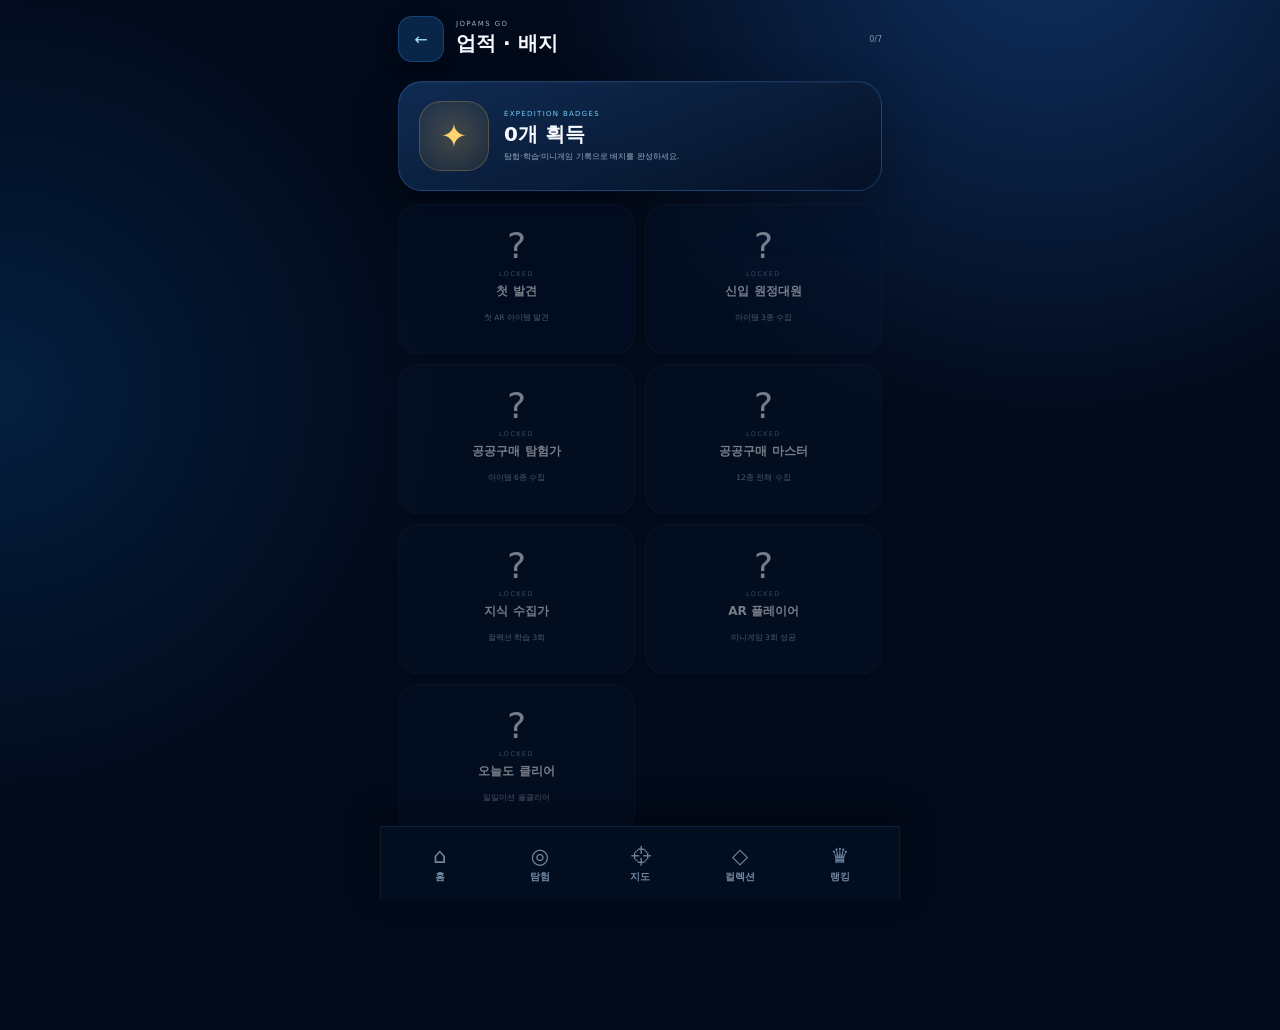
==== commit c51b7216: "Add files via upload" ====
--- a/achievements.html
+++ b/achievements.html
@@ -1 +1 @@
-<!doctype html><html lang="ko"><head><meta charset="utf-8"><meta name="viewport" content="width=device-width,initial-scale=1,viewport-fit=cover"><meta name="theme-color" content="#06142b"><title>조팸스 GO | 업적</title><link rel="stylesheet" href="assets/style.css"></head><body class="app-body"><main class="app-shell ranking-shell"><header class="sub-header"><a href="index.html">←</a><div><small>JOPAMS GO</small><h1>업적 · 배지</h1></div><span id="badgeStat">0/7</span></header><section class="badge-hero premium-card"><div class="badge-orb">✦</div><div><span>EXPEDITION BADGES</span><b id="badgeHero">0개 획득</b><small>탐험·학습·미니게임 기록으로 배지를 완성하세요.</small></div></section><section class="badge-grid" id="badgeGrid"></section></main><nav class="bottom-nav"><a href="index.html"><span>⌂</span><b>홈</b></a><a href="ar.html"><span>◎</span><b>탐험</b></a><a class="active" href="achievements.html"><span>✦</span><b>업적</b></a><a href="ranking.html"><span>♛</span><b>랭킹</b></a><a href="battle.html"><span>⚔</span><b>대항전</b></a></nav><script src="assets/app.js"></script><script>checkAchievements(false);const a=earnedAchievements(),n=a.filter(x=>x.earned).length;badgeStat.textContent=n+'/7';badgeHero.textContent=n+'개 획득';badgeGrid.innerHTML=a.map(x=>`<article class="badge-card ${x.earned?'earned':''}"><div class="badge-icon">${x.earned?x.icon:'?'}</div><span>${x.earned?'UNLOCKED':'LOCKED'}</span><b>${x.name}</b><small>${x.desc}</small></article>`).join('');</script></body></html>+<!doctype html><html lang="ko"><head><meta charset="utf-8"><meta name="viewport" content="width=device-width,initial-scale=1,viewport-fit=cover"><meta name="theme-color" content="#06142b"><title>조팸스 GO | 업적</title><link rel="stylesheet" href="assets/style.css"></head><body class="app-body"><main class="app-shell ranking-shell"><header class="sub-header"><a href="index.html" class="back-btn" aria-label="뒤로가기">←</a><div><small>JOPAMS GO</small><h1>업적 · 배지</h1></div><span id="badgeStat">0/7</span></header><section class="badge-hero premium-card"><div class="badge-orb">✦</div><div><span>EXPEDITION BADGES</span><b id="badgeHero">0개 획득</b><small>탐험·학습·미니게임 기록으로 배지를 완성하세요.</small></div></section><section class="badge-grid" id="badgeGrid"></section></main><nav class="bottom-nav"><a href="index.html"><span>⌂</span><b>홈</b></a><a href="ar.html"><span>◎</span><b>탐험</b></a><a href="checkpoints.html"><span>⌖</span><b>지도</b></a><a href="collection.html"><span>◇</span><b>컬렉션</b></a><a href="ranking.html"><span>♛</span><b>랭킹</b></a></nav><script src="assets/app.js"></script><script>checkAchievements(false);const a=earnedAchievements(),n=a.filter(x=>x.earned).length;badgeStat.textContent=n+'/7';badgeHero.textContent=n+'개 획득';badgeGrid.innerHTML=a.map(x=>`<article class="badge-card ${x.earned?'earned':''}"><div class="badge-icon">${x.earned?x.icon:'?'}</div><span>${x.earned?'UNLOCKED':'LOCKED'}</span><b>${x.name}</b><small>${x.desc}</small></article>`).join('');</script></body></html>
--- a/assets/style.css
+++ b/assets/style.css
@@ -216,3 +216,235 @@
 body.app-body .app-footer{color:#8198ae!important;font-size:10px!important}
 body.app-body .xp-row{color:#a9bccf!important;font-size:10px!important}.xp-track{background:rgba(214,231,247,.13)!important}
 @media(max-width:360px){body.app-body .bottom-nav{padding-left:3px!important;padding-right:3px!important}body.app-body .bottom-nav a b{font-size:9px!important}}
+
+/* ==========================================================
+   JOPAMS GO v9 — ORIGINAL PREMIUM DARK TONE RESTORE
+   Goal: match AR start screen tone across all non-camera pages,
+   while keeping v7/v8 usability fixes (5-item nav, modern icons).
+   ========================================================== */
+:root{
+  --v9-bg:#020919;--v9-bg2:#06142b;--v9-panel:#091d3a;--v9-panel2:#0d2446;
+  --v9-line:rgba(92,179,255,.22);--v9-line-strong:rgba(92,190,255,.36);
+  --v9-text:#f5f8ff;--v9-muted:#9aadc4;--v9-blue:#2faaff;--v9-cyan:#58d7ff;
+  --v9-gold:#f6bd4a;--v9-green:#49dfb9;
+}
+html,body{background:#020919!important;color:var(--v9-text)!important}
+body.app-body{
+  background:radial-gradient(circle at 82% -8%,rgba(18,58,114,.82) 0,transparent 34%),
+             radial-gradient(circle at 0 38%,rgba(5,42,82,.68) 0,transparent 31%),#020919!important;
+  color:var(--v9-text)!important;
+}
+body.app-body:before{background:radial-gradient(circle at 82% 2%,rgba(36,167,255,.10),transparent 25%),radial-gradient(circle at 4% 29%,rgba(56,215,255,.045),transparent 23%)!important}
+
+/* Typography: strong hierarchy and minimum contrast on real phones */
+body.app-body h1,body.app-body h2,body.app-body h3,body.app-body strong,body.app-body b,
+body.app-body .page-top h1,body.app-body .section-head h2,body.app-body .collection-item b,
+body.app-body .quick-card b,body.app-body .crew b,body.app-body .status-title b,
+body.app-body .rank-user b,body.app-body .rank-row>strong,body.app-body .server-card b,
+body.app-body .item-detail h2,body.app-body .mission-copy strong{color:#f7f9ff!important}
+body.app-body p,body.app-body small,body.app-body .muted,
+body.app-body .premium-card p,body.app-body .collection-item small,body.app-body .quick-card small,
+body.app-body .crew small,body.app-body .mission-copy p,body.app-body .collection-hero p,
+body.app-body .map-hero p,body.app-body .item-detail>p{color:var(--v9-muted)!important}
+body.app-body .section-kicker,body.app-body .eyebrow{color:var(--v9-cyan)!important;text-shadow:0 0 18px rgba(56,215,255,.12)!important}
+
+/* Cards / panels — same family as AR permission/start card */
+body.app-body .premium-card,
+body.app-body .collection-hero,
+body.app-body .rank-hero{
+  background:linear-gradient(160deg,rgba(16,45,85,.96),rgba(5,17,38,.98))!important;
+  border:1px solid rgba(70,159,255,.25)!important;
+  box-shadow:0 18px 46px rgba(0,0,0,.27),inset 0 1px rgba(255,255,255,.035)!important;
+}
+body.app-body .quick-card,body.app-body .status-card,body.app-body .spot-row,
+body.app-body .rank-row,body.app-body .team-row,body.app-body .server-card,
+body.app-body .collection-item{
+  background:linear-gradient(160deg,rgba(11,32,62,.94),rgba(5,17,37,.96))!important;
+  border:1px solid rgba(72,153,235,.19)!important;
+  color:var(--v9-text)!important;
+  box-shadow:0 10px 26px rgba(0,0,0,.18)!important;
+}
+body.app-body .collection-item.unlocked{border-color:rgba(76,177,255,.30)!important;box-shadow:0 12px 28px rgba(0,0,0,.20),inset 0 0 28px rgba(25,116,221,.045)!important}
+body.app-body .collection-item.locked{opacity:.68!important;background:linear-gradient(160deg,rgba(9,26,51,.91),rgba(4,15,32,.96))!important}
+body.app-body .collection-no{color:#6685a5!important}
+
+/* Modern collection pictograms retained, recolored for premium dark UI */
+.modern-collection-icon,.modern-detail-icon{
+  background:linear-gradient(145deg,rgba(28,72,111,.72),rgba(18,48,82,.86))!important;
+  box-shadow:inset 0 0 0 1px rgba(93,202,255,.18),0 9px 22px rgba(0,0,0,.20)!important;
+}
+.modern-collection-icon svg,.modern-detail-icon svg{filter:drop-shadow(0 2px 5px rgba(0,0,0,.18))}
+
+/* Ranking — high readability but no white/grey wash */
+body.app-body .rank-hero{background:radial-gradient(circle at 14% 50%,rgba(246,189,74,.10),transparent 28%),linear-gradient(145deg,rgba(16,45,85,.97),rgba(5,17,38,.98))!important}
+body.app-body .rank-hero span{color:#8fa5bc!important;font-size:10px!important;letter-spacing:1.5px!important}
+body.app-body .rank-hero b{color:#ffd166!important;font-size:27px!important;text-shadow:0 0 18px rgba(246,189,74,.12)!important}
+body.app-body .rank-hero small{color:#93a9bf!important;font-size:10px!important}
+body.app-body .rank-tabs{border-bottom-color:rgba(81,157,230,.20)!important}
+body.app-body .rank-tabs button{color:#8da5bd!important;font-size:12px!important;font-weight:750!important}
+body.app-body .rank-tabs button.active{color:#65d7ff!important;border-bottom-color:#43c8ff!important}
+body.app-body .rank-row{min-height:74px!important;padding:15px 14px!important;border-radius:18px!important}
+body.app-body .rank-no{color:#91a8bf!important;font-size:12px!important}
+body.app-body .rank-user b{font-size:14px!important}.rank-user small{font-size:10px!important;color:#91a6bc!important;margin-top:4px!important}
+body.app-body .rank-row>strong{font-size:15px!important;color:#f7f9ff!important}.rank-row>strong small{font-size:9px!important;color:#62d6ff!important}
+body.app-body .rank-row.me{background:linear-gradient(120deg,rgba(21,83,137,.58),rgba(39,53,111,.46))!important;border-color:rgba(76,196,255,.46)!important}
+body.app-body .rank-row.top1{border-color:rgba(246,189,74,.40)!important}.rank-row.top2{border-color:rgba(170,199,226,.30)!important}.rank-row.top3{border-color:rgba(206,130,77,.33)!important}
+body.app-body .impact-card span,body.app-body .impact-card small{color:#89a2ba!important;font-size:10px!important}
+body.app-body .impact-card b{color:#67ddff!important}
+
+/* Controls */
+body.app-body .icon-btn,body.app-body .back-btn{
+  background:rgba(11,42,79,.88)!important;border-color:rgba(65,165,255,.25)!important;
+  color:#a7e4ff!important;box-shadow:0 8px 20px rgba(0,0,0,.20)!important;
+}
+body.app-body .counter-pill,body.app-body .level-chip{background:rgba(14,91,142,.32)!important;border-color:rgba(57,192,255,.27)!important;color:#7bd9ff!important}
+body.app-body .sheet-dim{background:rgba(0,5,15,.74)!important}
+body.app-body .sheet-card{background:linear-gradient(180deg,#0b2445,#06142b)!important;border-color:rgba(72,159,255,.25)!important;box-shadow:0 -22px 70px rgba(0,0,0,.52)!important}
+body.app-body .sheet-handle{background:#315274!important}
+body.app-body .learning-box{background:rgba(9,50,74,.56)!important;border-color:rgba(56,215,255,.20)!important}
+body.app-body .learning-box b{color:#6de2ff!important}.learning-box p{color:#a8bed2!important}
+body.app-body .sheet-primary,body.app-body .primary-cta{background:linear-gradient(120deg,#5ce1ff,#2d9cff 62%,#7b73ff)!important;color:#06142b!important;box-shadow:0 12px 28px rgba(28,133,255,.24)!important}
+body.app-body select,body.app-body input{background:#071b35!important;color:#f7fbff!important;border-color:rgba(80,175,255,.28)!important}
+
+/* Home/hero details */
+body.app-body .hero-panel{background:linear-gradient(180deg,rgba(6,20,43,.20),rgba(6,20,43,.93)),radial-gradient(circle at 80% 20%,rgba(43,143,255,.27),transparent 34%)!important;border-bottom-color:rgba(68,157,255,.18)!important}
+body.app-body .brand-line{color:#7ebee8!important}.go-logo{color:#f5f8ff!important}.go-logo em{color:#f6bd4a!important}.hero-sub{color:#c4d2e4!important}.hero-sub b{color:#fff!important}
+body.app-body .privacy-pill{background:rgba(9,63,67,.35)!important;border-color:rgba(43,213,177,.20)!important;color:#91e6d4!important}
+body.app-body .crew{background:rgba(0,0,0,.13)!important;border-color:rgba(255,255,255,.055)!important}.crew.active{background:rgba(111,79,18,.16)!important;border-color:rgba(246,189,74,.29)!important}
+body.app-body .status-chip{color:#91a5bb!important;border-color:rgba(255,255,255,.08)!important;background:rgba(0,0,0,.12)!important}
+body.app-body .status-chip.ok{color:#9ee5d5!important;border-color:rgba(39,223,173,.21)!important;background:rgba(39,223,173,.055)!important}
+
+/* Rings */
+body.app-body .mini-ring,body.app-body .progress-ring{background:conic-gradient(#24a7ff var(--p),rgba(255,255,255,.08) 0)!important}
+body.app-body .mini-ring:after,body.app-body .progress-ring:after{background:#07172f!important}
+body.app-body .mini-ring b,body.app-body .progress-ring span{color:#f7f9ff!important}
+body.app-body .mini-ring small,body.app-body .progress-ring small{color:#94a7c0!important}
+
+/* Fixed 5-item nav — keep geometry bug fix, restore original dark tone */
+body.app-body .bottom-nav{
+  display:grid!important;grid-template-columns:repeat(5,minmax(0,1fr))!important;
+  width:min(100%,560px)!important;height:calc(74px + var(--safe-b))!important;
+  overflow:hidden!important;padding:7px 8px max(7px,var(--safe-b))!important;
+  background:rgba(3,14,33,.965)!important;border-top:1px solid rgba(59,137,216,.18)!important;
+  box-shadow:0 -10px 32px rgba(0,0,0,.32)!important;backdrop-filter:blur(22px)!important;contain:layout paint!important;
+}
+body.app-body .bottom-nav a{min-width:0!important;width:auto!important;height:58px!important;color:#7187a1!important;background:transparent!important;transform:none!important;animation:none!important}
+body.app-body .bottom-nav a span{width:30px!important;height:30px!important;font-size:21px!important;color:inherit!important;transform:none!important;animation:none!important;filter:none!important}
+body.app-body .bottom-nav a b{font-size:10px!important;font-weight:800!important;color:inherit!important;transform:none!important;animation:none!important}
+body.app-body .bottom-nav a.active{color:#59cfff!important;background:linear-gradient(180deg,rgba(37,139,230,.15),transparent)!important;box-shadow:none!important}
+
+/* Microcopy readability floor */
+body.app-body .collection-item small{font-size:10px!important;line-height:1.45!important}.collection-item b{font-size:14px!important}.collection-no{font-size:10px!important}
+body.app-body .quick-card small,body.app-body .crew small{font-size:9.5px!important;line-height:1.35!important}.quick-card b{font-size:13px!important}.crew b{font-size:12px!important}
+body.app-body .app-footer{color:#607994!important;font-size:10px!important}.xp-row{color:#8ea4bb!important;font-size:10px!important}.xp-track{background:rgba(255,255,255,.08)!important}
+body.app-body .spot-row small,body.app-body .team-row small,body.app-body .battle-info span,
+body.app-body .battle-info small,body.app-body .profile-card small,body.app-body .settings-row small{color:#91a7bd!important}
+
+/* AR camera itself must remain transparent/clear; only its chrome uses dark premium tone. */
+body.ar-body,body.ar-body .ar-stage,body.ar-body .camera-stage{background:#000!important}
+
+@media(max-width:360px){body.app-body .bottom-nav{padding-left:3px!important;padding-right:3px!important}.bottom-nav a b{font-size:9px!important}}
+
+/* ===== v10 visual safe-area system / content breathing room =====
+   Keep the v9 deep-navy tone while ensuring every visual/text element stays
+   comfortably inside card borders on small mobile screens. */
+:root{--card-safe-x:20px;--card-safe-y:19px;--card-safe-gap:12px}
+
+/* Universal card safety: no child should visually touch a rounded border. */
+body.app-body .premium-card{padding:var(--card-safe-y) var(--card-safe-x)!important;overflow:hidden!important}
+body.app-body .premium-card.compact{padding:18px 20px!important}
+body.app-body .mission-card{padding:21px 20px!important}
+body.app-body .season-card{padding:19px 20px!important}
+body.app-body .daily-card{padding:19px 20px!important}
+body.app-body .character-strip{padding:18px 20px!important}
+body.app-body .install-card{padding:18px 20px!important}
+
+/* Page header safe area. */
+body.app-body .page-shell{padding-left:20px!important;padding-right:20px!important}
+body.app-body .page-top{grid-template-columns:48px minmax(0,1fr) auto!important;gap:14px!important;margin-bottom:20px!important;padding:0 2px!important}
+body.app-body .back-btn,body.app-body .icon-btn{width:46px!important;height:46px!important;border-radius:14px!important;margin:0!important}
+body.app-body .page-top>div:nth-child(2){min-width:0;padding:0 2px}
+body.app-body .page-top h1{line-height:1.2!important;overflow-wrap:anywhere}
+body.app-body .counter-pill{margin-left:2px;white-space:nowrap}
+
+/* Home cards / copy spacing. */
+body.app-body .section-head{gap:14px}
+body.app-body .mission-progress{gap:18px!important;margin:20px 0!important}
+body.app-body .mission-copy{padding-right:2px}
+body.app-body .primary-cta{padding:16px 17px!important;gap:14px!important}
+body.app-body .reward-ready{margin-top:14px!important;padding:13px 14px!important}
+body.app-body .daily-list{margin-top:13px}
+body.app-body .daily-item{padding:13px 12px!important;gap:11px!important}
+body.app-body .quick-card{padding:16px 11px!important;min-height:96px}
+body.app-body .crew-row{gap:10px!important}
+body.app-body .crew{padding:9px 8px!important;gap:7px!important;overflow:hidden}
+body.app-body .crew img{width:38px!important;height:44px!important;flex:0 0 auto}
+
+/* Collection cards: modern icon, number, title and microcopy stay well inboard. */
+body.app-body .collection-grid{gap:12px!important;margin-top:15px!important}
+body.app-body .collection-item{padding:18px 17px 17px!important;min-height:168px!important;border-radius:21px!important;overflow:hidden!important}
+body.app-body .collection-no{right:16px!important;top:14px!important}
+body.app-body .modern-collection-icon{margin:13px 0 15px!important}
+body.app-body .collection-item b,body.app-body .collection-item small{max-width:100%;overflow-wrap:break-word}
+body.app-body .collection-hero{gap:18px!important}
+
+/* Ranking: strong insets for medal, identity and score columns. */
+body.app-body .rank-hero{padding:20px 21px!important;gap:18px!important}
+body.app-body .rank-row{grid-template-columns:48px minmax(0,1fr) auto!important;gap:12px!important;padding:16px 17px!important;min-height:78px!important}
+body.app-body .rank-row>strong{padding-left:5px;white-space:nowrap;text-align:right}
+body.app-body .rank-user{min-width:0;padding:0 2px}
+body.app-body .rank-user b,body.app-body .rank-user small{overflow:hidden;text-overflow:ellipsis;white-space:nowrap}
+body.app-body .rank-tabs button{padding:13px 8px!important}
+body.app-body .impact-card{padding:20px 12px!important}
+body.app-body .server-card{gap:14px!important}
+
+/* Season pass: trophy and every reward tile get their own safe cells. */
+body.app-body .pass-hero{padding:20px 21px!important;gap:18px!important}
+body.app-body .pass-hero>div:first-child{min-width:0;padding-left:1px}
+body.app-body .pass-orb{width:82px!important;height:82px!important;flex:0 0 82px;margin:0 1px 0 8px!important}
+body.app-body .pass-track-wrap{margin:22px 4px!important}
+body.app-body .tier-list{gap:10px!important}
+body.app-body .tier-card{grid-template-columns:46px minmax(0,1fr) auto!important;gap:12px!important;padding:15px 15px!important;min-height:82px;border-radius:18px!important;overflow:hidden}
+body.app-body .tier-no{padding:0 3px}
+body.app-body .tier-reward{gap:11px!important;min-width:0}
+body.app-body .tier-reward>span{font-size:27px!important;width:34px;text-align:center;flex:0 0 34px}
+body.app-body .tier-reward div{min-width:0}
+body.app-body .tier-reward b,body.app-body .tier-reward small{overflow:hidden;text-overflow:ellipsis;white-space:nowrap}
+body.app-body .tier-card button,body.app-body .tier-state{margin-right:2px;white-space:nowrap}
+
+/* Profile/settings: character buttons and form controls no longer hug card edges. */
+body.app-body .profile-hero{padding:20px 21px!important}
+body.app-body .avatar-select{gap:12px!important;margin:0 2px 18px!important;padding:0 2px}
+body.app-body .avatar-select button{width:78px!important;height:78px!important;padding:7px!important;overflow:hidden}
+body.app-body .avatar-select img{max-width:100%;max-height:100%;object-fit:contain}
+body.app-body .profile-hero label{margin-top:14px!important}
+body.app-body .profile-hero input,body.app-body .profile-hero select,body.app-body .server-setup input{padding:13px 14px!important;margin-top:7px!important}
+body.app-body .profile-hero .sheet-primary{margin-top:14px;width:100%;padding:14px 16px!important}
+body.app-body .settings-list{padding:17px 20px!important}
+body.app-body .setting-row{padding:13px 3px!important;gap:14px}
+body.app-body .setting-row>span{min-width:0;column-gap:7px}
+body.app-body .switch{flex:0 0 auto;margin-left:8px}
+body.app-body .setting-action{margin-top:14px!important;padding:12px 14px!important}
+body.app-body .privacy-grid{gap:10px!important}
+body.app-body .privacy-grid div{padding:12px 11px!important;gap:3px 6px}
+body.app-body .server-buttons{gap:10px!important}
+
+/* Map / battle / achievements generic list safety. */
+body.app-body .spot-row,body.app-body .team-row,body.app-body .badge-card{padding-left:16px!important;padding-right:16px!important;overflow:hidden}
+body.app-body .spot-meta,body.app-body .team-row>div{min-width:0}
+body.app-body .spot-meta b,body.app-body .spot-meta small{overflow:hidden;text-overflow:ellipsis;white-space:nowrap}
+
+/* Bottom nav remains rigid and its icons/labels have a protected visual cell. */
+body.app-body .bottom-nav{padding-left:10px!important;padding-right:10px!important;column-gap:2px!important}
+body.app-body .bottom-nav a{padding:3px 2px!important;border-radius:14px!important;overflow:hidden!important}
+
+@media(max-width:390px){
+  :root{--card-safe-x:17px;--card-safe-y:17px}
+  body.app-body .page-shell{padding-left:17px!important;padding-right:17px!important}
+  body.app-body .page-top{grid-template-columns:44px minmax(0,1fr) auto!important;gap:11px!important}
+  body.app-body .back-btn,body.app-body .icon-btn{width:44px!important;height:44px!important}
+  body.app-body .tier-card{grid-template-columns:42px minmax(0,1fr) auto!important;padding:14px 12px!important;gap:9px!important}
+  body.app-body .rank-row{grid-template-columns:42px minmax(0,1fr) auto!important;padding:14px 13px!important;gap:9px!important}
+  body.app-body .avatar-select{gap:8px!important}
+  body.app-body .avatar-select button{width:72px!important;height:72px!important}
+}
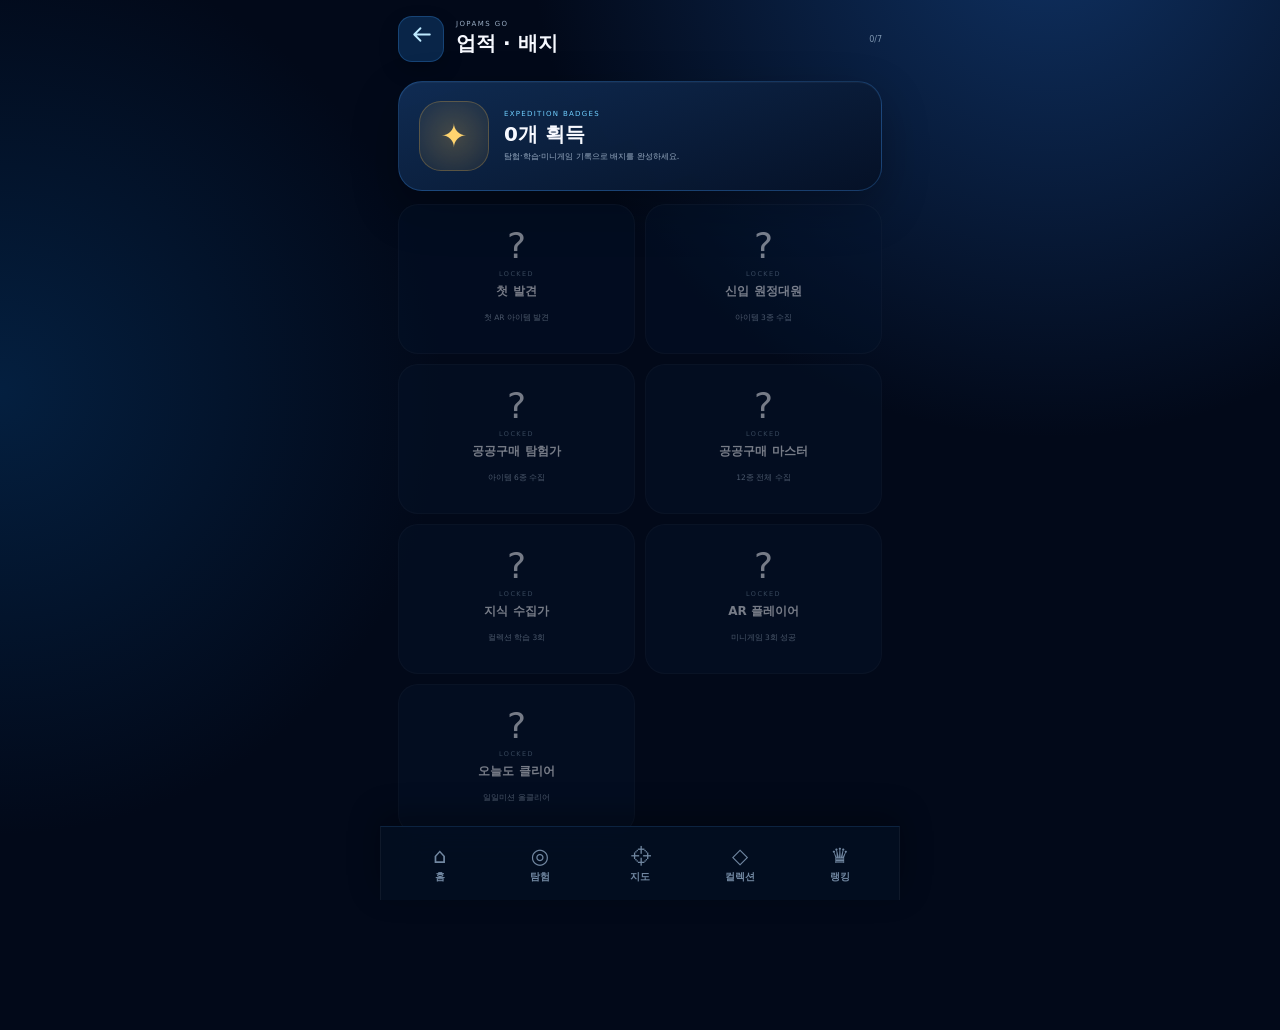
==== commit 5c4dcc45: "Add files via upload" ====
--- a/achievements.html
+++ b/achievements.html
@@ -1 +1 @@
-<!doctype html><html lang="ko"><head><meta charset="utf-8"><meta name="viewport" content="width=device-width,initial-scale=1,viewport-fit=cover"><meta name="theme-color" content="#06142b"><title>조팸스 GO | 업적</title><link rel="stylesheet" href="assets/style.css"></head><body class="app-body"><main class="app-shell ranking-shell"><header class="sub-header"><a href="index.html" class="back-btn" aria-label="뒤로가기">←</a><div><small>JOPAMS GO</small><h1>업적 · 배지</h1></div><span id="badgeStat">0/7</span></header><section class="badge-hero premium-card"><div class="badge-orb">✦</div><div><span>EXPEDITION BADGES</span><b id="badgeHero">0개 획득</b><small>탐험·학습·미니게임 기록으로 배지를 완성하세요.</small></div></section><section class="badge-grid" id="badgeGrid"></section></main><nav class="bottom-nav"><a href="index.html"><span>⌂</span><b>홈</b></a><a href="ar.html"><span>◎</span><b>탐험</b></a><a href="checkpoints.html"><span>⌖</span><b>지도</b></a><a href="collection.html"><span>◇</span><b>컬렉션</b></a><a href="ranking.html"><span>♛</span><b>랭킹</b></a></nav><script src="assets/app.js"></script><script>checkAchievements(false);const a=earnedAchievements(),n=a.filter(x=>x.earned).length;badgeStat.textContent=n+'/7';badgeHero.textContent=n+'개 획득';badgeGrid.innerHTML=a.map(x=>`<article class="badge-card ${x.earned?'earned':''}"><div class="badge-icon">${x.earned?x.icon:'?'}</div><span>${x.earned?'UNLOCKED':'LOCKED'}</span><b>${x.name}</b><small>${x.desc}</small></article>`).join('');</script></body></html>+<!doctype html><html lang="ko"><head><meta charset="utf-8"><meta name="viewport" content="width=device-width,initial-scale=1,viewport-fit=cover"><meta name="theme-color" content="#06142b"><title>조팸스 GO | 업적</title><link rel="stylesheet" href="assets/style.css"></head><body class="app-body"><main class="app-shell ranking-shell"><header class="sub-header"><a href="index.html" class="back-btn" aria-label="뒤로가기">←</a><div><small>JOPAMS GO</small><h1>업적 · 배지</h1></div><span id="badgeStat">0/7</span></header><section class="badge-hero premium-card"><div class="badge-orb">✦</div><div><span>EXPEDITION BADGES</span><b id="badgeHero">0개 획득</b><small>탐험·학습·미니게임 기록으로 배지를 완성하세요.</small></div></section><section class="badge-grid" id="badgeGrid"></section></main><nav class="bottom-nav"><a href="index.html"><span>⌂</span><b>홈</b></a><a href="ar.html"><span>◎</span><b>탐험</b></a><a href="checkpoints.html"><span>⌖</span><b>지도</b></a><a href="collection.html"><span>◇</span><b>컬렉션</b></a><a href="ranking.html"><span>♛</span><b>랭킹</b></a></nav><script src="assets/state.js"></script><script src="assets/ui.js"></script><script src="assets/app.js"></script><script>checkAchievements(false);const a=earnedAchievements(),n=a.filter(x=>x.earned).length;badgeStat.textContent=n+'/7';badgeHero.textContent=n+'개 획득';badgeGrid.innerHTML=a.map(x=>`<article class="badge-card ${x.earned?'earned':''}"><div class="badge-icon">${x.earned?x.icon:'?'}</div><span>${x.earned?'UNLOCKED':'LOCKED'}</span><b>${x.name}</b><small>${x.desc}</small></article>`).join('');</script></body></html>
--- a/assets/style.css
+++ b/assets/style.css
@@ -448,3 +448,150 @@
   body.app-body .avatar-select{gap:8px!important}
   body.app-body .avatar-select button{width:72px!important;height:72px!important}
 }
+
+/* ===== v11 readability / line-wrap / icon consistency =====
+   Final overrides: preserve the v9/v10 deep navy tone while fixing mobile
+   line breaking, progress-ring safe zones and back-navigation consistency. */
+
+/* One back-arrow language across every content page. The glyph is rendered
+   as an SVG mask so font/OS differences can no longer change its shape. */
+body.app-body .back-btn,
+body.app-body .icon-btn,
+body.app-body .sub-header>a.back-btn{
+  position:relative!important;
+  display:grid!important;
+  place-items:center!important;
+  width:46px!important;
+  height:46px!important;
+  min-width:46px!important;
+  border-radius:14px!important;
+  font-size:0!important;
+  line-height:0!important;
+  color:transparent!important;
+  overflow:hidden!important;
+}
+body.app-body .back-btn::before,
+body.app-body .icon-btn::before,
+body.app-body .sub-header>a.back-btn::before{
+  content:"";
+  display:block;
+  width:25px;
+  height:25px;
+  background:#bde9ff;
+  -webkit-mask:url("data:image/svg+xml,%3Csvg xmlns='http://www.w3.org/2000/svg' viewBox='0 0 24 24'%3E%3Cpath d='M20 12H5m0 0 6-6m-6 6 6 6' fill='none' stroke='%23000' stroke-width='1.8' stroke-linecap='round' stroke-linejoin='round'/%3E%3C/svg%3E") center/contain no-repeat;
+  mask:url("data:image/svg+xml,%3Csvg xmlns='http://www.w3.org/2000/svg' viewBox='0 0 24 24'%3E%3Cpath d='M20 12H5m0 0 6-6m-6 6 6 6' fill='none' stroke='%23000' stroke-width='1.8' stroke-linecap='round' stroke-linejoin='round'/%3E%3C/svg%3E") center/contain no-repeat;
+  filter:drop-shadow(0 0 7px rgba(86,198,255,.20));
+}
+body.app-body .sub-header>a.back-btn{margin:0!important}
+
+/* AR CTA: secondary target text must remain readable on the bright gradient. */
+body.app-body .primary-cta small,
+body.app-body .primary-cta #startHint{
+  color:#fff!important;
+  opacity:.96!important;
+  font-weight:800!important;
+  text-shadow:0 1px 2px rgba(3,18,43,.34)!important;
+}
+
+/* Crew cards: line breaks are allowed only between Korean words, never inside
+   퀴즈 / 충전 / 타이밍 / 포획 etc. */
+body.app-body .crew span{flex:1 1 auto!important;min-width:0!important}
+body.app-body .crew b{
+  white-space:nowrap!important;
+  word-break:keep-all!important;
+}
+body.app-body .crew small{
+  white-space:normal!important;
+  word-break:keep-all!important;
+  overflow-wrap:normal!important;
+  line-break:strict!important;
+  hyphens:none!important;
+  max-width:100%!important;
+}
+
+/* Collection progress copy: never split a Korean word into isolated syllables. */
+body.app-body .collection-hero{
+  display:grid!important;
+  grid-template-columns:minmax(0,1fr) 92px!important;
+  align-items:center!important;
+  gap:18px!important;
+}
+body.app-body .collection-hero>div:first-child{min-width:0!important;padding-right:2px!important}
+body.app-body .collection-hero h2,
+body.app-body #collectionHeadline{
+  word-break:keep-all!important;
+  overflow-wrap:normal!important;
+  line-break:strict!important;
+  hyphens:none!important;
+  line-height:1.34!important;
+  max-width:100%!important;
+}
+body.app-body .collection-hero p{
+  word-break:keep-all!important;
+  overflow-wrap:normal!important;
+}
+
+/* The found-count and /12 both live inside the circular safe area. */
+body.app-body .mini-ring{
+  width:88px!important;
+  height:88px!important;
+  min-width:88px!important;
+  position:relative!important;
+  overflow:hidden!important;
+}
+body.app-body .mini-ring:after{inset:8px!important}
+body.app-body .mini-ring b{
+  position:absolute!important;
+  z-index:3!important;
+  top:19px!important;
+  left:0!important;
+  right:0!important;
+  margin:0!important;
+  text-align:center!important;
+  line-height:1!important;
+  font-size:28px!important;
+}
+body.app-body .mini-ring small{
+  position:absolute!important;
+  z-index:3!important;
+  top:53px!important;
+  left:0!important;
+  right:0!important;
+  margin:0!important;
+  text-align:center!important;
+  line-height:1!important;
+  font-size:10px!important;
+  color:#a8b9cd!important;
+}
+
+/* Prevent other Korean UI copy from syllable-by-syllable wrapping inside cards. */
+body.app-body .premium-card h1,
+body.app-body .premium-card h2,
+body.app-body .premium-card h3,
+body.app-body .premium-card b,
+body.app-body .premium-card strong,
+body.app-body .premium-card p,
+body.app-body .premium-card small,
+body.app-body .collection-item b,
+body.app-body .collection-item small,
+body.app-body .tier-reward b,
+body.app-body .tier-reward small{
+  word-break:keep-all;
+  overflow-wrap:normal;
+}
+
+@media(max-width:390px){
+  body.app-body .back-btn,
+  body.app-body .icon-btn,
+  body.app-body .sub-header>a.back-btn{width:44px!important;height:44px!important;min-width:44px!important}
+  body.app-body .back-btn::before,
+  body.app-body .icon-btn::before,
+  body.app-body .sub-header>a.back-btn::before{width:24px;height:24px}
+  body.app-body .collection-hero{grid-template-columns:minmax(0,1fr) 84px!important;gap:14px!important}
+  body.app-body .mini-ring{width:82px!important;height:82px!important;min-width:82px!important}
+  body.app-body .mini-ring b{top:18px!important;font-size:26px!important}
+  body.app-body .mini-ring small{top:49px!important;font-size:9.5px!important}
+  body.app-body .crew{padding-left:7px!important;padding-right:7px!important;gap:5px!important}
+  body.app-body .crew img{width:34px!important;height:42px!important}
+  body.app-body .crew small{font-size:8.8px!important;line-height:1.35!important}
+}
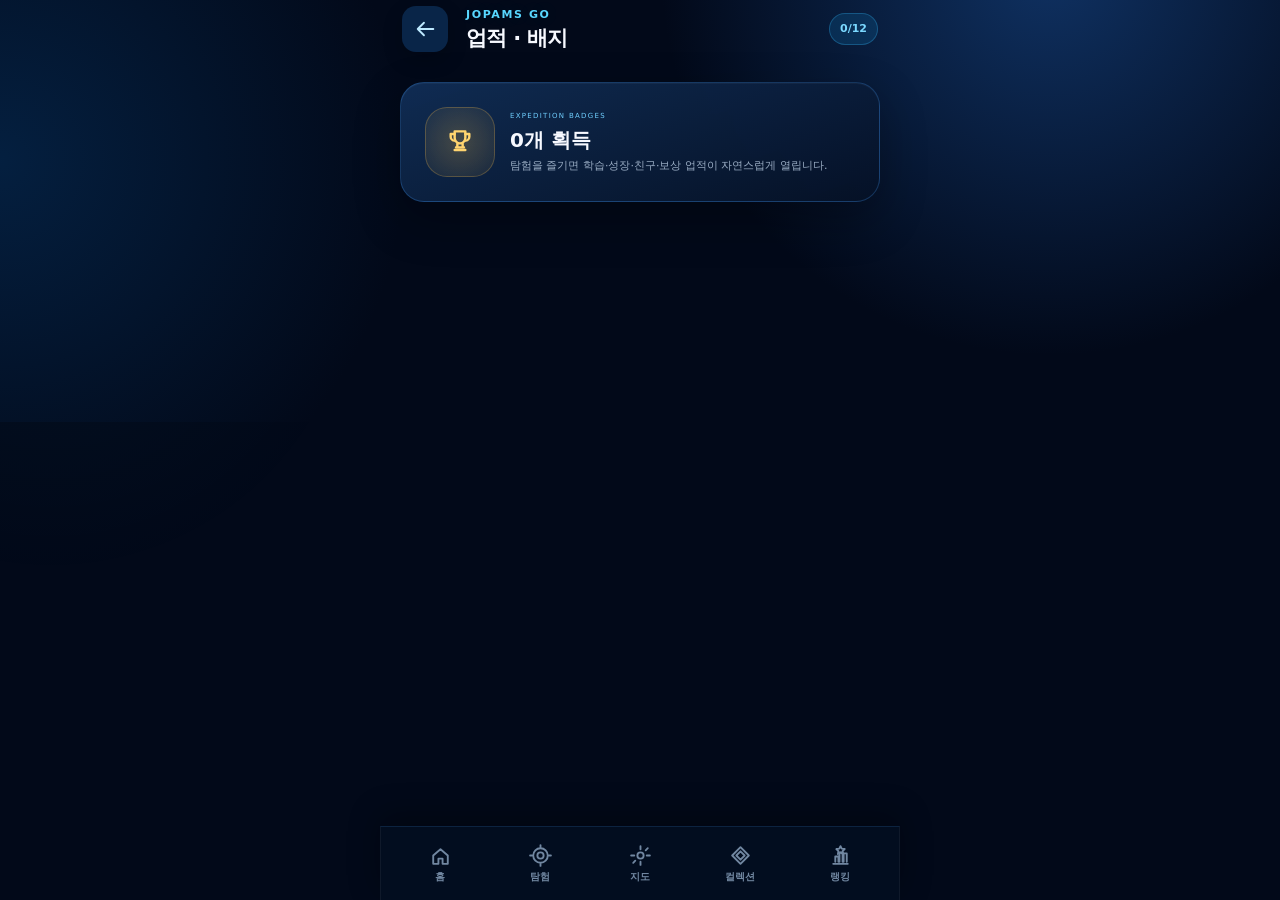
==== commit 35c4aea1: "Add files via upload" ====
--- a/achievements.html
+++ b/achievements.html
@@ -1 +1,9 @@
-<!doctype html><html lang="ko"><head><meta charset="utf-8"><meta name="viewport" content="width=device-width,initial-scale=1,viewport-fit=cover"><meta name="theme-color" content="#06142b"><title>조팸스 GO | 업적</title><link rel="stylesheet" href="assets/style.css"></head><body class="app-body"><main class="app-shell ranking-shell"><header class="sub-header"><a href="index.html" class="back-btn" aria-label="뒤로가기">←</a><div><small>JOPAMS GO</small><h1>업적 · 배지</h1></div><span id="badgeStat">0/7</span></header><section class="badge-hero premium-card"><div class="badge-orb">✦</div><div><span>EXPEDITION BADGES</span><b id="badgeHero">0개 획득</b><small>탐험·학습·미니게임 기록으로 배지를 완성하세요.</small></div></section><section class="badge-grid" id="badgeGrid"></section></main><nav class="bottom-nav"><a href="index.html"><span>⌂</span><b>홈</b></a><a href="ar.html"><span>◎</span><b>탐험</b></a><a href="checkpoints.html"><span>⌖</span><b>지도</b></a><a href="collection.html"><span>◇</span><b>컬렉션</b></a><a href="ranking.html"><span>♛</span><b>랭킹</b></a></nav><script src="assets/state.js"></script><script src="assets/ui.js"></script><script src="assets/app.js"></script><script>checkAchievements(false);const a=earnedAchievements(),n=a.filter(x=>x.earned).length;badgeStat.textContent=n+'/7';badgeHero.textContent=n+'개 획득';badgeGrid.innerHTML=a.map(x=>`<article class="badge-card ${x.earned?'earned':''}"><div class="badge-icon">${x.earned?x.icon:'?'}</div><span>${x.earned?'UNLOCKED':'LOCKED'}</span><b>${x.name}</b><small>${x.desc}</small></article>`).join('');</script></body></html>+<!doctype html><html lang="ko"><head><meta charset="utf-8"><meta name="viewport" content="width=device-width,initial-scale=1,viewport-fit=cover"><meta name="theme-color" content="#06142b"><title>조팸스 GO | 업적</title><link rel="stylesheet" href="assets/style.css"></head><body class="app-body"><main class="app-shell page-shell ranking-shell"><header class="page-top"><a href="index.html" class="back-btn" aria-label="뒤로가기">←</a><div><span class="section-kicker">JOPAMS GO</span><h1>업적 · 배지</h1></div><span class="counter-pill" id="badgeStat">0/12</span></header><section class="badge-hero premium-card"><div class="badge-orb" data-ui-icon="trophy"></div><div><span>EXPEDITION BADGES</span><b id="badgeHero">0개 획득</b><small>탐험을 즐기면 학습·성장·친구·보상 업적이 자연스럽게 열립니다.</small></div></section><section class="badge-grid" id="badgeGrid"></section></main><nav class="bottom-nav"><a href="index.html"><span>⌂</span><b>홈</b></a><a href="ar.html"><span>◎</span><b>탐험</b></a><a href="checkpoints.html"><span>⌖</span><b>지도</b></a><a href="collection.html"><span>◇</span><b>컬렉션</b></a><a href="ranking.html"><span>♛</span><b>랭킹</b></a></nav><script src="assets/state.js"></script><script src="assets/ui.js"></script><script src="assets/app.js"></script><script src="assets/liveops.js"></script><script>
+checkAchievements(false);const ev=getEvents(),ls=JopamsLive.stats(),earnedBase=earnedAchievements();const more=[
+{id:'learn6',icon:'book',name:'게임 속 지식가',desc:'10초 지식 보너스 6회',earned:ls.learned>=6},
+{id:'chest3',icon:'chest',name:'보급품 전문가',desc:'랜덤상자 3회 오픈',earned:ls.chests>=3},
+{id:'rare1',icon:'rare',name:'희귀 원정대',desc:'희귀 캐릭터 1종 해금',earned:ls.rares>=1},
+{id:'growth2',icon:'growth',name:'성장의 시작',desc:'캐릭터 레벨 2 달성',earned:['hoonmin','daim','sunsik'].some(k=>JopamsLive.charState(k).level>=2)},
+{id:'weekly',icon:'calendar',name:'주간 원정 완료',desc:'주간 퀘스트 2개 이상 달성',earned:JopamsLive.quests('weekly').filter(q=>q.complete).length>=2}
+];const all=[...earnedBase.map(x=>({...x,earned:x.earned})),...more];const n=all.filter(x=>x.earned).length;badgeStat.textContent=n+'/'+all.length;badgeHero.textContent=n+'개 획득';badgeGrid.innerHTML=all.map(x=>`<article class="badge-card ${x.earned?'earned':''}"><div class="badge-icon">${uiIcon(x.earned?x.icon:'lock')}</div><span>${x.earned?'UNLOCKED':'LOCKED'}</span><b>${x.name}</b><small>${x.desc}</small></article>`).join('');upgradeJopamsUI();
+</script></body></html>
--- a/assets/style.css
+++ b/assets/style.css
@@ -595,3 +595,380 @@
   body.app-body .crew img{width:34px!important;height:42px!important}
   body.app-body .crew small{font-size:8.8px!important;line-height:1.35!important}
 }
+
+/* ==========================================================
+   JOPAMS GO v12 — Commercial UX system pass
+   15-point expert review implementation
+   ========================================================== */
+:root{
+  --space-1:6px;--space-2:10px;--space-3:14px;--space-4:18px;--space-5:24px;
+  --r-sm:16px;--r-md:20px;--r-lg:24px;
+  --text-main:#f7f9ff;--text-sub:#b8c8d9;--text-dim:#91a7bd;
+  --card-line:rgba(96,181,255,.22);--touch:44px;
+}
+/* unified typography: no critical 8–10px text on mobile */
+body.app-body{font-size:14px;line-height:1.5;-webkit-text-size-adjust:100%;text-rendering:optimizeLegibility}
+body.app-body small,body.app-body .muted,body.app-body .collection-item small,body.app-body .quick-card small,
+body.app-body .crew small,body.app-body .rank-user small,body.app-body .rank-row>strong small,
+body.app-body .xp-row,body.app-body .app-footer,body.app-body .collection-no,
+body.app-body .section-kicker,body.app-body .eyebrow{font-size:11px!important;line-height:1.4!important}
+body.app-body p{font-size:13px!important;line-height:1.65!important}
+body.app-body h1{line-height:1.22!important} body.app-body h2{line-height:1.3!important}
+
+/* four card families only: standard, emphasis, button-card, HUD */
+body.app-body .premium-card,body.app-body .collection-item,body.app-body .rank-row,body.app-body .team-row,
+body.app-body .badge-card,body.app-body .tier-card{border-radius:var(--r-lg)!important}
+body.app-body .quick-card,body.app-body .spot-row,body.app-body .server-card,body.app-body .status-card{border-radius:var(--r-md)!important}
+body.app-body .premium-card{padding:var(--space-5)!important}
+body.app-body .premium-card.compact{padding:var(--space-4)!important}
+
+/* safe area inside every framed component */
+body.app-body .collection-item,body.app-body .rank-row,body.app-body .team-row,body.app-body .badge-card,body.app-body .tier-card,
+body.app-body .quick-card,body.app-body .crew,body.app-body .setting-row,body.app-body .spot-row{box-sizing:border-box;padding:var(--space-4)!important}
+body.app-body .collection-item>* ,body.app-body .rank-row>* ,body.app-body .team-row>* ,body.app-body .tier-card>*{min-width:0}
+
+/* information hierarchy / reduced home density */
+body.app-body .hub-shell{gap:16px!important}
+body.app-body .hero-panel{padding-bottom:20px!important}
+body.app-body .hero-sub{max-width:260px;line-height:1.55!important}
+body.app-body .home-secondary{padding-top:18px!important;padding-bottom:18px!important}
+body.app-body .season-card .season-head small{display:none}
+body.app-body .season-card .reward-ready{min-height:62px}
+body.app-body .daily-card .daily-item small{max-width:230px}
+body.app-body .quick-grid{gap:12px!important}
+body.app-body .quick-card{min-height:104px!important}
+body.app-body .app-footer{opacity:.78}
+
+/* SVG icon system */
+.ui-svg{display:block;width:1em;height:1em;overflow:visible}
+body.app-body .bottom-nav .ui-svg{width:25px;height:25px}
+body.app-body .qicon .ui-svg{width:26px;height:26px}
+body.app-body .back-btn .ui-svg,body.ar-body .ar-exit .ui-svg{width:28px;height:28px}
+body.app-body .setting-icon .ui-svg,body.app-body .privacy-grid .ui-svg,body.app-body .device-grid .ui-svg{width:24px;height:24px}
+body.app-body .qicon{display:grid!important;place-items:center!important}
+
+/* touch targets + accessible focus */
+body.app-body button,body.app-body a,body.ar-body button,body.ar-body a{touch-action:manipulation}
+body.app-body .back-btn,body.ar-body .ar-exit,body.app-body .bottom-nav a,body.app-body .filter,
+body.app-body .rank-tabs button,body.app-body .server-buttons button,body.app-body .setting-action{min-width:var(--touch);min-height:var(--touch)}
+body.app-body button:focus-visible,body.app-body a:focus-visible,body.ar-body button:focus-visible,body.ar-body a:focus-visible{outline:2px solid #72dcff;outline-offset:3px}
+
+/* Button hierarchy: one gradient primary, outline secondary, quiet tertiary */
+body.app-body .sheet-primary,body.app-body .primary-cta,body.ar-body .sheet-primary,body.ar-body .mini-primary{font-weight:900!important}
+body.app-body .server-buttons button,body.app-body .filter,body.app-body .rank-tabs button{background:rgba(11,42,79,.72)!important;border:1px solid rgba(88,185,255,.24)!important;color:#c7d9e9!important}
+body.app-body .tertiary-btn,body.app-body .setting-action{background:transparent!important;border:1px solid rgba(95,172,232,.18)!important;color:#bcd7ea!important}
+
+/* character system: actual skill values */
+body.app-body .crew{min-height:104px!important;display:flex!important;align-items:center!important;gap:10px!important}
+body.app-body .crew img{flex:0 0 auto;max-width:42%!important;object-fit:contain}
+body.app-body .crew span{min-width:0;overflow-wrap:normal;word-break:keep-all}
+body.app-body .crew b,body.app-body .crew small{word-break:keep-all!important;overflow-wrap:normal!important;white-space:normal}
+body.app-body .crew small{color:#b7c9db!important}
+body.app-body .profile-character h2{margin:4px 0 2px}
+body.app-body .profile-help{margin:0 0 15px;color:#a9bed2!important}
+body.app-body .profile-character .avatar-select{display:grid!important;grid-template-columns:repeat(3,minmax(0,1fr));gap:10px!important}
+body.app-body .profile-character .avatar-select button{min-height:154px!important;padding:12px 8px!important;display:flex!important;flex-direction:column;align-items:center;justify-content:center;gap:4px;overflow:hidden}
+body.app-body .profile-character .avatar-select img{width:78px!important;height:78px!important;object-fit:contain}
+body.app-body .profile-character .avatar-select b{font-size:13px!important}
+body.app-body .profile-character .avatar-select small{font-size:10.5px!important;text-align:center;word-break:keep-all!important;line-height:1.35!important}
+body.app-body .profile-fields label{display:block;margin-top:14px;color:#9fb4c8;font-size:12px}
+body.app-body .profile-fields input,body.app-body .profile-fields select{margin-top:7px}
+
+/* setting screen now reads as a game profile, not an admin form */
+body.app-body .setting-row{display:grid!important;grid-template-columns:38px minmax(0,1fr) auto!important;gap:12px!important;align-items:center!important}
+body.app-body .setting-icon{width:38px;height:38px;display:grid;place-items:center;border-radius:12px;background:rgba(45,154,220,.10);color:#69d7ff}
+body.app-body .setting-copy{display:flex!important;flex-direction:column!important;gap:2px!important}
+body.app-body .setting-copy b{font-size:14px!important}.setting-copy small{font-size:11px!important}
+
+/* collection = game discovery book */
+body.app-body .collection-hero{display:grid!important;grid-template-columns:minmax(0,1fr) 104px!important;gap:18px!important;align-items:center!important}
+body.app-body .collection-hero h2{word-break:keep-all!important;overflow-wrap:normal!important;max-width:100%!important}
+body.app-body .discovery-rate{display:inline-flex;margin-top:8px;padding:6px 10px;border-radius:999px;border:1px solid rgba(88,215,255,.2);background:rgba(45,164,218,.08);color:#67dfff;font-size:10px;font-weight:900;letter-spacing:.8px}
+body.app-body .mini-ring{width:96px!important;height:96px!important;justify-self:end;position:relative!important}
+body.app-body .mini-ring b{font-size:28px!important;line-height:1!important;position:absolute!important;left:50%;top:39%;transform:translate(-50%,-50%)}
+body.app-body .mini-ring small{font-size:12px!important;position:absolute!important;left:50%;top:64%;transform:translate(-50%,-50%);color:#b7c8d9!important}
+body.app-body .collection-grid{gap:14px!important}
+body.app-body .collection-item{position:relative!important;min-height:184px!important;display:flex!important;flex-direction:column;justify-content:flex-end;align-items:flex-start;text-align:left;overflow:hidden!important}
+body.app-body .collection-item .modern-collection-icon{width:58px!important;height:58px!important;margin-bottom:14px!important}
+body.app-body .collection-item .collection-no{position:absolute;top:16px;right:16px}
+body.app-body .collection-state{position:absolute;top:15px;left:16px;font-size:9px;font-weight:900;letter-spacing:.9px;color:#64dfff}
+body.app-body .collection-item.locked .modern-collection-icon{filter:grayscale(1);opacity:.42}
+body.app-body .collection-item.locked b{letter-spacing:2px;color:#7e93a9!important}
+body.app-body .collection-item.unlocked b{font-size:15px!important}
+
+/* ranking: reachable motivation alongside global board */
+body.app-body .rank-motivation{display:grid;grid-template-columns:repeat(3,1fr);gap:10px;margin:12px 0 18px}
+body.app-body .rank-motivation>div{padding:12px 8px;border-radius:16px;background:rgba(10,31,59,.9);border:1px solid rgba(82,166,236,.18);text-align:center}
+body.app-body .rank-motivation span{display:block;color:#8fa8bf;font-size:10px}
+body.app-body .rank-motivation b{display:block;margin-top:2px;color:#72dcff!important;font-size:15px!important}
+
+/* season: locked content stays readable; lock is a state, not invisibility */
+body.app-body .tier-card:not(.unlocked){opacity:.78!important}
+body.app-body .tier-card:not(.unlocked) .tier-reward b{color:#cfdae6!important;opacity:.88!important}
+body.app-body .tier-card:not(.unlocked) .tier-reward small{color:#8fa4b9!important;opacity:.82!important}
+body.app-body .tier-card:not(.unlocked) .tier-reward>span{opacity:.72!important;filter:saturate(.65)}
+body.app-body .tier-state{font-weight:900!important;letter-spacing:.5px}
+
+/* AR: progressive guidance and outdoor-readable HUD */
+body.ar-body .ar-step-guide{position:fixed;left:50%;top:calc(env(safe-area-inset-top,0px) + 120px);transform:translateX(-50%);z-index:20;display:flex;gap:5px;padding:5px;border-radius:999px;background:rgba(1,12,28,.62);border:1px solid rgba(105,208,255,.18);backdrop-filter:blur(10px);pointer-events:none}
+body.ar-body .ar-step-guide span{padding:4px 7px;border-radius:999px;color:#a8bed1;font-size:9px;font-weight:800;white-space:nowrap}
+body.ar-body .status-banner{font-size:13px!important;font-weight:800!important;line-height:1.4!important}
+body.ar-body .dwell-ring-wrap span{font-size:9px!important;white-space:nowrap}
+body.ar-body .edge-arrow small{font-size:9px!important;min-width:54px;white-space:nowrap}
+body.ar-body .perm-card p,body.ar-body .perm-step small,body.ar-body .privacy-note{font-size:12px!important;line-height:1.55!important}
+body.ar-body .ar-exit{display:grid!important;place-items:center!important;min-width:48px;min-height:48px}
+
+/* protect Korean words from arbitrary character wrapping in key UI */
+body.app-body .mission-copy strong,body.app-body .mission-copy p,body.app-body .collection-hero h2,body.app-body .collection-hero p,
+body.app-body .crew small,body.app-body .tier-reward b,body.app-body .tier-reward small{word-break:keep-all!important;overflow-wrap:normal!important}
+
+@media(max-width:390px){
+ body.app-body .premium-card{padding:18px!important}
+ body.app-body .premium-card.compact{padding:16px!important}
+ body.app-body .collection-hero{grid-template-columns:minmax(0,1fr) 90px!important;gap:12px!important}
+ body.app-body .mini-ring{width:86px!important;height:86px!important}
+ body.app-body .collection-grid{grid-template-columns:repeat(2,minmax(0,1fr))!important}
+ body.app-body .collection-item{padding:15px!important;min-height:174px!important}
+ body.app-body .profile-character .avatar-select button{min-height:145px!important;padding:10px 5px!important}
+ body.app-body .profile-character .avatar-select img{width:66px!important;height:66px!important}
+ body.app-body .rank-row{padding:14px!important}
+}
+body.app-body .primary-cta small,body.app-body .sheet-primary small{color:rgba(255,255,255,.96)!important;text-shadow:0 1px 2px rgba(0,0,0,.18)}
+body.app-body .primary-cta b{color:#06142b!important}
+
+/* ==========================================================
+   JOPAMS GO v13 — Alignment / Safe-area / Visual balance pass
+   Focus: centered back controls, pill tabs, safe progress counters,
+   balanced settings icons, profile spacing, and framed-content gutters.
+   ========================================================== */
+:root{
+  --v13-frame-pad:24px;
+  --v13-frame-pad-sm:18px;
+  --v13-section-gap:24px;
+  --v13-item-gap:14px;
+  --v13-control-h:56px;
+  --v13-icon-box:48px;
+}
+
+/* 1) Every back control uses exactly the same geometric center. */
+body.app-body .back-btn,
+body.app-body .icon-btn,
+body.app-body .sub-header>a.back-btn,
+body.ar-body .ar-exit{
+  display:flex!important;
+  align-items:center!important;
+  justify-content:center!important;
+  padding:0!important;
+  text-indent:0!important;
+  line-height:1!important;
+}
+body.app-body .back-btn::before,
+body.app-body .icon-btn::before,
+body.app-body .sub-header>a.back-btn::before{
+  position:absolute!important;
+  left:50%!important;
+  top:50%!important;
+  transform:translate(-50%,-50%)!important;
+  margin:0!important;
+}
+body.ar-body .ar-exit{font-size:0!important;color:transparent!important;position:relative!important}
+body.ar-body .ar-exit::before{
+  content:"";
+  position:absolute;
+  left:50%;top:50%;transform:translate(-50%,-50%);
+  width:27px;height:27px;background:#d5f1ff;
+  -webkit-mask:url("data:image/svg+xml,%3Csvg xmlns='http://www.w3.org/2000/svg' viewBox='0 0 24 24'%3E%3Cpath d='M20 12H5m0 0 6-6m-6 6 6 6' fill='none' stroke='%23000' stroke-width='1.8' stroke-linecap='round' stroke-linejoin='round'/%3E%3C/svg%3E") center/contain no-repeat;
+  mask:url("data:image/svg+xml,%3Csvg xmlns='http://www.w3.org/2000/svg' viewBox='0 0 24 24'%3E%3Cpath d='M20 12H5m0 0 6-6m-6 6 6 6' fill='none' stroke='%23000' stroke-width='1.8' stroke-linecap='round' stroke-linejoin='round'/%3E%3C/svg%3E") center/contain no-repeat;
+}
+
+/* Keep header content vertically balanced around the back button. */
+body.app-body .page-top{min-height:58px!important;align-items:center!important;gap:14px!important;margin-bottom:24px!important}
+body.app-body .page-top>div:nth-child(2){align-self:center!important;min-width:0!important}
+body.app-body .page-top h1{margin-top:3px!important}
+
+/* 2) Ranking tabs: segmented pill instead of hard-edged split buttons. */
+body.app-body .rank-tabs{
+  display:grid!important;
+  grid-template-columns:1fr 1fr!important;
+  gap:6px!important;
+  margin:22px 0 16px!important;
+  padding:5px!important;
+  border:1px solid rgba(91,177,244,.20)!important;
+  border-radius:18px!important;
+  background:rgba(4,18,39,.72)!important;
+  box-shadow:inset 0 1px 0 rgba(255,255,255,.025)!important;
+}
+body.app-body .rank-tabs button{
+  min-height:48px!important;
+  border:0!important;
+  border-radius:13px!important;
+  background:transparent!important;
+  color:#91a8bf!important;
+  font-size:13px!important;
+  font-weight:800!important;
+  letter-spacing:-.15px!important;
+  box-shadow:none!important;
+  padding:0 12px!important;
+}
+body.app-body .rank-tabs button.active{
+  color:#e9f9ff!important;
+  background:linear-gradient(180deg,rgba(39,136,204,.32),rgba(13,68,111,.28))!important;
+  box-shadow:inset 0 0 0 1px rgba(87,211,255,.34),0 8px 20px rgba(0,0,0,.14)!important;
+}
+body.app-body .ranking-list{gap:14px!important}
+body.app-body .rank-row{padding:20px 22px!important;column-gap:14px!important;min-height:90px!important}
+body.app-body .rank-no{display:flex!important;align-items:center!important;justify-content:center!important;min-width:42px!important}
+body.app-body .rank-user{padding:0 2px!important}
+body.app-body .rank-row>strong{padding:0!important;margin-left:8px!important}
+
+/* 3) Collection hero: isolate copy and progress ring into protected columns. */
+body.app-body .collection-hero{
+  grid-template-columns:minmax(0,1fr) 104px!important;
+  gap:24px!important;
+  padding:24px!important;
+  overflow:hidden!important;
+}
+body.app-body .collection-hero>div:first-child{min-width:0!important;padding-right:0!important}
+body.app-body .collection-hero h2{margin:14px 0 10px!important;font-size:22px!important;line-height:1.42!important}
+body.app-body .collection-hero p{margin:0!important;padding-right:2px!important}
+body.app-body .mini-ring{
+  position:relative!important;
+  width:96px!important;height:96px!important;min-width:96px!important;
+  display:flex!important;align-items:center!important;justify-content:center!important;
+  overflow:hidden!important;justify-self:end!important;
+}
+body.app-body .mini-ring b,
+body.app-body .mini-ring small{
+  left:50%!important;right:auto!important;margin:0!important;text-align:center!important;
+  transform:translate(-50%,-50%)!important;white-space:nowrap!important;
+}
+body.app-body .mini-ring b{top:42%!important;font-size:27px!important;line-height:1!important}
+body.app-body .mini-ring small{top:66%!important;font-size:12px!important;line-height:1!important;color:#b8c9da!important}
+body.app-body .collection-grid{margin-top:24px!important;gap:16px!important}
+body.app-body .collection-item{padding:22px!important;min-height:196px!important}
+body.app-body .collection-item .collection-state{top:20px!important;left:22px!important}
+body.app-body .collection-item .collection-no{top:20px!important;right:22px!important}
+
+/* 4) AR 4/12: one centered unit, regardless of digit width. */
+body.ar-body .ar-progress{
+  width:58px!important;height:58px!important;
+  display:flex!important;align-items:center!important;justify-content:center!important;
+  gap:2px!important;padding:0 5px!important;line-height:1!important;
+}
+body.ar-body .ar-progress span,
+body.ar-body .ar-progress small{display:block!important;margin:0!important;line-height:1!important;position:static!important;transform:none!important}
+body.ar-body .ar-progress span{font-size:19px!important}
+body.ar-body .ar-progress small{font-size:10px!important;align-self:center!important;margin-top:5px!important}
+body.ar-body .ar-topbar{align-items:center!important}
+body.ar-body .ar-sound{display:flex!important;align-items:center!important;justify-content:center!important;padding:0!important}
+
+/* 5) Settings icon boxes: optical and geometric center are identical. */
+body.app-body .settings-list{padding:20px 24px!important}
+body.app-body .setting-row{
+  grid-template-columns:var(--v13-icon-box) minmax(0,1fr) auto!important;
+  min-height:90px!important;
+  gap:18px!important;
+  padding:18px 8px!important;
+}
+body.app-body .setting-icon{
+  width:var(--v13-icon-box)!important;height:var(--v13-icon-box)!important;
+  display:flex!important;align-items:center!important;justify-content:center!important;
+  padding:0!important;margin:0!important;
+}
+body.app-body .setting-icon .ui-svg{width:25px!important;height:25px!important;margin:auto!important}
+body.app-body .setting-copy{justify-content:center!important;min-width:0!important}
+body.app-body .setting-copy b{line-height:1.3!important;margin:0!important}
+body.app-body .setting-copy small{margin-top:3px!important;line-height:1.4!important}
+body.app-body .switch{margin-left:6px!important;align-self:center!important}
+body.app-body .setting-action{margin-top:16px!important;min-height:50px!important}
+
+/* 6) Profile: cards are separate sections, inputs have breathing room. */
+body.app-body .profile-character{padding:24px!important;margin-bottom:26px!important}
+body.app-body .profile-fields{padding:24px!important;margin-bottom:26px!important}
+body.app-body .profile-character .profile-help{margin:10px 0 20px!important}
+body.app-body .profile-character .avatar-select{gap:14px!important;margin-top:4px!important;margin-bottom:0!important}
+body.app-body .profile-character .avatar-select button{
+  min-height:166px!important;
+  padding:14px 10px!important;
+  border-radius:20px!important;
+}
+body.app-body .profile-character .avatar-select img{width:74px!important;height:74px!important;margin-bottom:3px!important}
+body.app-body .profile-fields .section-kicker{margin-bottom:16px!important}
+body.app-body .profile-fields label{
+  display:flex!important;flex-direction:column!important;gap:8px!important;
+  margin:0 0 18px!important;color:#b6c8da!important;font-size:12px!important;font-weight:700!important;
+}
+body.app-body .profile-fields input,
+body.app-body .profile-fields select{
+  width:100%!important;min-height:var(--v13-control-h)!important;
+  margin:0!important;padding:0 18px!important;
+  border-radius:15px!important;
+  border:1px solid rgba(91,181,249,.24)!important;
+  background:rgba(6,24,49,.72)!important;
+  color:#f7fbff!important;font-size:15px!important;font-weight:700!important;
+  outline:none!important;
+}
+body.app-body .profile-fields input:focus,
+body.app-body .profile-fields select:focus{border-color:#58cdfd!important;box-shadow:0 0 0 3px rgba(73,199,255,.10)!important}
+body.app-body .profile-fields .sheet-primary{width:100%!important;min-height:58px!important;margin-top:2px!important}
+
+/* 7) Universal framed-content safe area / visual breathing room. */
+body.app-body .premium-card:not(.profile-character):not(.profile-fields):not(.settings-list){padding:var(--v13-frame-pad)!important}
+body.app-body .rank-motivation{gap:12px!important;margin:16px 0 22px!important}
+body.app-body .rank-motivation>div{padding:16px 10px!important;min-height:76px!important;display:flex!important;flex-direction:column!important;align-items:center!important;justify-content:center!important}
+body.app-body .privacy-center,body.app-body .device-check,body.app-body .server-setup{margin-top:24px!important}
+body.app-body .privacy-grid,body.app-body .device-grid{gap:14px!important;margin-top:18px!important}
+body.app-body .privacy-grid>div,body.app-body .device-grid>div{padding:18px!important;min-height:116px!important}
+body.app-body .privacy-grid .ui-svg,body.app-body .device-grid .ui-svg{margin-bottom:10px!important}
+body.app-body .server-setup input{min-height:52px!important;padding:0 16px!important;margin-top:12px!important}
+body.app-body .server-buttons{gap:10px!important;margin-top:12px!important}
+body.app-body .server-buttons button{min-height:48px!important;padding:0 16px!important}
+
+/* 8) Season: clean 3-column grid and safe outer padding. */
+body.app-body .pass-hero{padding:26px!important;min-height:174px!important}
+body.app-body .pass-track-wrap{margin:28px 6px 22px!important}
+body.app-body .tier-list{gap:14px!important}
+body.app-body .tier-card{
+  grid-template-columns:58px minmax(0,1fr) 72px!important;
+  gap:16px!important;min-height:104px!important;padding:20px 22px!important;
+}
+body.app-body .tier-no{display:flex!important;flex-direction:column!important;align-items:center!important;justify-content:center!important}
+body.app-body .tier-reward{gap:14px!important;align-items:center!important}
+body.app-body .tier-reward>span{min-width:52px!important;width:52px!important;text-align:center!important;font-size:34px!important}
+body.app-body .tier-state,body.app-body .tier-card>button{justify-self:end!important;align-self:center!important;margin:0!important;text-align:center!important}
+
+/* 9) Bottom nav also keeps icon and label optically centered. */
+body.app-body .bottom-nav a{padding:4px 2px!important;overflow:visible!important}
+body.app-body .bottom-nav a span{display:flex!important;align-items:center!important;justify-content:center!important;margin:0 auto!important}
+body.app-body .bottom-nav a b{text-align:center!important;width:100%!important}
+
+/* 10) Avoid visual collision between successive framed sections. */
+body.app-body main.page-shell>section+section:not(.rank-motivation):not(.rank-tabs):not(.ranking-list):not(.pass-track-wrap):not(.tier-list){margin-top:24px}
+body.app-body .ranking-list+.impact-card{margin-top:22px!important}
+body.app-body .impact-card+.server-card{margin-top:22px!important}
+
+@media(max-width:390px){
+  :root{--v13-frame-pad:18px;--v13-item-gap:12px}
+  body.app-body .page-shell{padding-left:14px!important;padding-right:14px!important}
+  body.app-body .page-top{gap:11px!important;margin-bottom:20px!important}
+  body.app-body .collection-hero{grid-template-columns:minmax(0,1fr) 88px!important;gap:14px!important;padding:18px!important}
+  body.app-body .collection-hero h2{font-size:20px!important}
+  body.app-body .mini-ring{width:84px!important;height:84px!important;min-width:84px!important}
+  body.app-body .mini-ring b{top:41%!important;font-size:24px!important}
+  body.app-body .mini-ring small{top:66%!important;font-size:11px!important}
+  body.app-body .collection-item{padding:18px!important;min-height:184px!important}
+  body.app-body .collection-item .collection-state{top:17px!important;left:18px!important}
+  body.app-body .collection-item .collection-no{top:17px!important;right:18px!important}
+  body.app-body .rank-row{padding:18px!important;grid-template-columns:38px minmax(0,1fr) auto!important;gap:10px!important}
+  body.app-body .rank-row>strong{margin-left:2px!important}
+  body.app-body .profile-character,body.app-body .profile-fields{padding:18px!important;margin-bottom:22px!important}
+  body.app-body .profile-character .avatar-select{gap:8px!important}
+  body.app-body .profile-character .avatar-select button{min-height:158px!important;padding:12px 6px!important}
+  body.app-body .profile-character .avatar-select img{width:66px!important;height:66px!important}
+  body.app-body .settings-list{padding:16px 18px!important}
+  body.app-body .setting-row{grid-template-columns:44px minmax(0,1fr) auto!important;gap:12px!important;padding:16px 2px!important}
+  body.app-body .setting-icon{width:44px!important;height:44px!important}
+  body.app-body .tier-card{grid-template-columns:50px minmax(0,1fr) 60px!important;padding:18px!important;gap:12px!important}
+  body.app-body .tier-reward{gap:10px!important}
+  body.app-body .tier-reward>span{min-width:44px!important;width:44px!important;font-size:30px!important}
+}
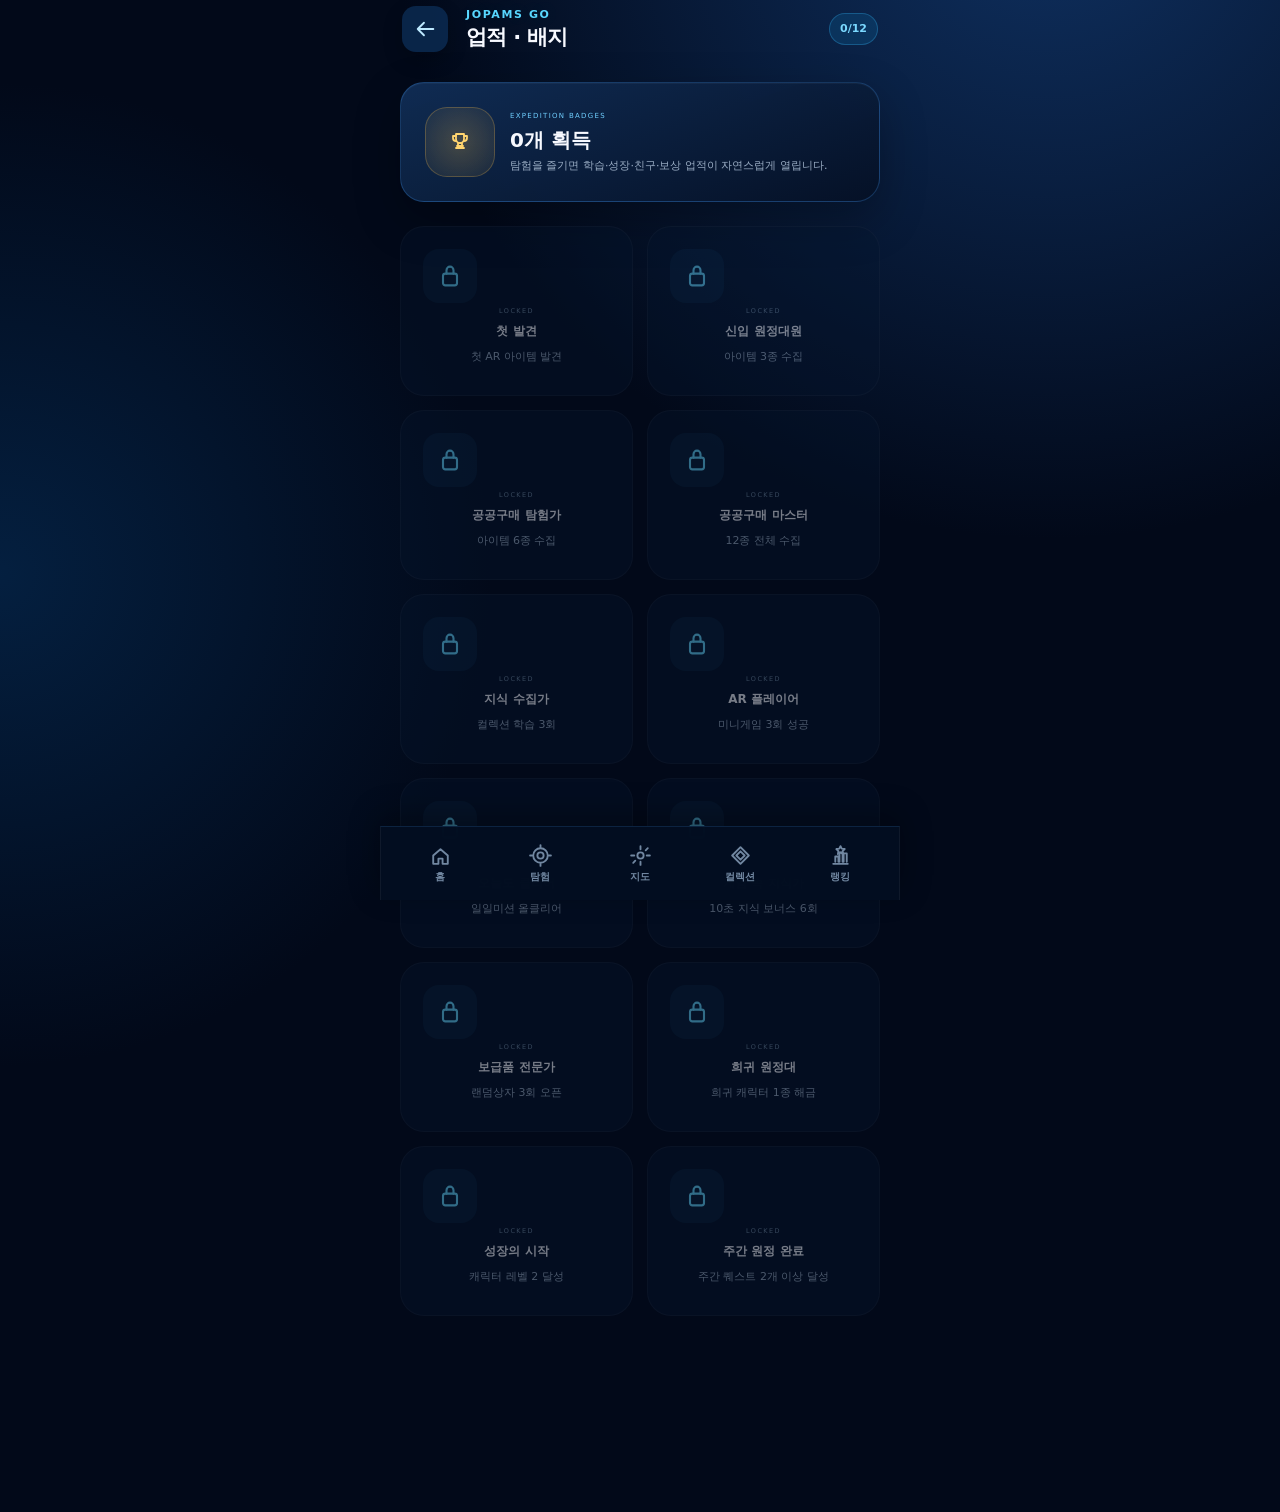
==== commit be751ebd: "Add files via upload" ====
--- a/achievements.html
+++ b/achievements.html
@@ -1,4 +1,4 @@
-<!doctype html><html lang="ko"><head><meta charset="utf-8"><meta name="viewport" content="width=device-width,initial-scale=1,viewport-fit=cover"><meta name="theme-color" content="#06142b"><title>조팸스 GO | 업적</title><link rel="stylesheet" href="assets/style.css"></head><body class="app-body"><main class="app-shell page-shell ranking-shell"><header class="page-top"><a href="index.html" class="back-btn" aria-label="뒤로가기">←</a><div><span class="section-kicker">JOPAMS GO</span><h1>업적 · 배지</h1></div><span class="counter-pill" id="badgeStat">0/12</span></header><section class="badge-hero premium-card"><div class="badge-orb" data-ui-icon="trophy"></div><div><span>EXPEDITION BADGES</span><b id="badgeHero">0개 획득</b><small>탐험을 즐기면 학습·성장·친구·보상 업적이 자연스럽게 열립니다.</small></div></section><section class="badge-grid" id="badgeGrid"></section></main><nav class="bottom-nav"><a href="index.html"><span>⌂</span><b>홈</b></a><a href="ar.html"><span>◎</span><b>탐험</b></a><a href="checkpoints.html"><span>⌖</span><b>지도</b></a><a href="collection.html"><span>◇</span><b>컬렉션</b></a><a href="ranking.html"><span>♛</span><b>랭킹</b></a></nav><script src="assets/state.js"></script><script src="assets/ui.js"></script><script src="assets/app.js"></script><script src="assets/liveops.js"></script><script>
+<!doctype html><html lang="ko"><head><meta charset="utf-8"><meta name="viewport" content="width=device-width,initial-scale=1,viewport-fit=cover"><meta name="theme-color" content="#06142b"><title>조팸스 GO | 업적</title><link rel="stylesheet" href="assets/style.css"><link rel="stylesheet" href="assets/design-system-v18.css"><link rel="stylesheet" href="assets/design-system-v19.css"></head><body class="app-body"><main class="app-shell page-shell ranking-shell"><header class="page-top"><a href="index.html" class="back-btn" aria-label="뒤로가기">←</a><div><span class="section-kicker">JOPAMS GO</span><h1>업적 · 배지</h1></div><span class="counter-pill" id="badgeStat">0/12</span></header><section class="badge-hero premium-card"><div class="badge-orb" data-ui-icon="trophy"></div><div><span>EXPEDITION BADGES</span><b id="badgeHero">0개 획득</b><small>탐험을 즐기면 학습·성장·친구·보상 업적이 자연스럽게 열립니다.</small></div></section><section class="badge-grid" id="badgeGrid"></section></main><nav class="bottom-nav"><a href="index.html"><span>⌂</span><b>홈</b></a><a href="ar.html"><span>◎</span><b>탐험</b></a><a href="checkpoints.html"><span>⌖</span><b>지도</b></a><a href="collection.html"><span>◇</span><b>컬렉션</b></a><a href="ranking.html"><span>♛</span><b>랭킹</b></a></nav><script src="assets/state.js"></script><script src="assets/ui.js"></script><script src="assets/app.js"></script><script src="assets/liveops.js"></script><script>
 checkAchievements(false);const ev=getEvents(),ls=JopamsLive.stats(),earnedBase=earnedAchievements();const more=[
 {id:'learn6',icon:'book',name:'게임 속 지식가',desc:'10초 지식 보너스 6회',earned:ls.learned>=6},
 {id:'chest3',icon:'chest',name:'보급품 전문가',desc:'랜덤상자 3회 오픈',earned:ls.chests>=3},
--- a/assets/style.css
+++ b/assets/style.css
@@ -1,5 +1,9 @@
 :root{--navy:#06142b;--navy2:#091d3a;--panel:rgba(9,27,55,.86);--panel2:rgba(13,36,70,.78);--line:rgba(92,179,255,.2);--blue:#24a7ff;--cyan:#38d7ff;--gold:#f6bd4a;--green:#27dfad;--violet:#9273ff;--danger:#ff6778;--text:#f5f8ff;--muted:#94a7c0;--safe-b:env(safe-area-inset-bottom,0px);--safe-t:env(safe-area-inset-top,0px)}
-*{box-sizing:border-box;-webkit-tap-highlight-color:transparent}html,body{margin:0;min-height:100%;font-family:system-ui,-apple-system,"Segoe UI","Noto Sans KR",sans-serif;background:#020919;color:var(--text)}body{background:radial-gradient(circle at 80% -10%,#123a72 0,transparent 36%),radial-gradient(circle at 0 40%,#052a52 0,transparent 32%),#020919}.app-body{padding-bottom:calc(86px + var(--safe-b))}.app-shell{width:min(100%,560px);margin:0 auto;position:relative}.hub-shell{padding:0 18px 34px}.hero-panel{margin:0 -18px 18px;padding:calc(22px + var(--safe-t)) 22px 23px;background:linear-gradient(180deg,rgba(6,20,43,.2),rgba(6,20,43,.92)),radial-gradient(circle at 80% 20%,rgba(43,143,255,.26),transparent 34%);border-bottom:1px solid rgba(68,157,255,.18);overflow:hidden}.brand-line{display:flex;align-items:center;gap:8px;font-size:10px;letter-spacing:2px;font-weight:800;color:#7ebee8}.brand-mark{color:var(--gold);font-size:15px}.hero-copy{display:flex;align-items:center;justify-content:space-between;gap:8px;margin-top:16px}.eyebrow,.section-kicker{display:block;color:#58c7ff;font-size:10px;letter-spacing:1.6px;font-weight:850}.go-logo{font-size:48px;line-height:.95;margin:7px 0 10px;letter-spacing:-3px}.go-logo em{font-style:normal;color:var(--gold);text-shadow:0 0 26px rgba(246,189,74,.38)}.hero-sub{font-size:15px;line-height:1.55;margin:0;color:#c4d2e4}.hero-sub b{color:#fff}.hero-orb{width:122px;height:122px;position:relative;flex:0 0 auto;display:grid;place-items:center}.hero-orb:before{content:"";position:absolute;inset:13px;border-radius:50%;background:radial-gradient(circle,rgba(35,137,255,.25),rgba(14,43,86,.48) 50%,transparent 70%);border:1px solid rgba(64,175,255,.28)}.hero-orb img{width:95px;height:95px;object-fit:contain;position:relative;z-index:2;filter:drop-shadow(0 14px 15px rgba(0,0,0,.4))}.scan-ring{position:absolute;border:1px solid rgba(57,196,255,.35);border-radius:50%;animation:pulseRing 2.6s infinite}.scan-ring.r1{inset:4px}.scan-ring.r2{inset:23px;animation-delay:.8s}@keyframes pulseRing{0%,100%{opacity:.25;transform:scale(.92)}50%{opacity:1;transform:scale(1.05)}}.privacy-pill{margin-top:17px;border:1px solid rgba(43,213,177,.18);background:rgba(9,63,67,.34);color:#8fe4d2;border-radius:13px;padding:9px 11px;font-size:10.5px;text-align:center}.premium-card{background:linear-gradient(160deg,rgba(16,45,85,.94),rgba(5,17,38,.96));border:1px solid rgba(70,159,255,.24);border-radius:24px;box-shadow:0 20px 50px rgba(0,0,0,.24),inset 0 1px rgba(255,255,255,.03)}.premium-card.compact{padding:18px}.mission-card{padding:20px}.section-head{display:flex;justify-content:space-between;align-items:center}.section-head h2,.page-top h1{margin:4px 0 0;font-size:21px;letter-spacing:-.7px}.section-head.mini h2{font-size:17px}.level-chip,.counter-pill{border:1px solid rgba(57,192,255,.23);background:rgba(14,91,142,.3);color:#74d4ff;border-radius:999px;padding:7px 10px;font-size:11px;font-weight:800}.mission-progress{display:flex;align-items:center;gap:16px;margin:19px 0}.progress-ring,.mini-ring{--p:0deg;position:relative;border-radius:50%;background:conic-gradient(var(--blue) var(--p),rgba(255,255,255,.08) 0);display:grid;place-items:center}.progress-ring{width:92px;height:92px;flex:0 0 auto}.progress-ring:after,.mini-ring:after{content:"";position:absolute;inset:7px;border-radius:50%;background:#07172f}.progress-ring span,.mini-ring b,.mini-ring small{position:relative;z-index:2}.progress-ring span{font-size:30px;font-weight:900}.progress-ring small{font-size:11px;color:var(--muted);margin-left:2px}.mission-copy{min-width:0;flex:1}.mission-copy strong{font-size:16px;display:block;white-space:nowrap;overflow:hidden;text-overflow:ellipsis}.mission-copy p{font-size:11.5px;line-height:1.5;color:var(--muted);margin:6px 0 12px}.xp-row{display:grid;grid-template-columns:auto 1fr auto;gap:7px;align-items:center;font-size:9px;color:#7e93aa}.xp-track{height:5px;background:rgba(255,255,255,.08);border-radius:20px;overflow:hidden}.xp-track i{display:block;height:100%;background:linear-gradient(90deg,var(--cyan),var(--blue));border-radius:inherit}.primary-cta,.sheet-primary{border:0;color:#06142b;background:linear-gradient(120deg,#5ce1ff,#2d9cff 62%,#7b73ff);font-weight:900;text-decoration:none;border-radius:17px;box-shadow:0 12px 28px rgba(28,133,255,.22)}.primary-cta{display:flex;align-items:center;gap:13px;padding:15px 16px}.primary-cta .cta-icon{width:36px;height:36px;border-radius:50%;display:grid;place-items:center;background:rgba(4,17,42,.25);font-size:22px}.primary-cta span:nth-child(2){display:flex;flex-direction:column;gap:3px;flex:1}.primary-cta b{font-size:16px}.primary-cta small{font-size:10px;opacity:.72}.cta-arrow{font-size:22px}.quick-grid{display:grid;grid-template-columns:repeat(3,1fr);gap:10px;margin:13px 0}.quick-card{appearance:none;border:1px solid rgba(79,154,235,.18);background:rgba(8,24,51,.82);border-radius:18px;padding:15px 8px;color:#fff;text-decoration:none;text-align:center;display:flex;align-items:center;flex-direction:column;gap:7px;font:inherit}.quick-card b{font-size:12px}.quick-card small{font-size:9px;color:#7990aa}.qicon{width:38px;height:38px;border-radius:12px;display:grid;place-items:center;font-size:19px}.qicon.violet{background:rgba(147,115,255,.14);color:#b7a5ff}.qicon.cyan{background:rgba(54,212,255,.13);color:#66ddff}.qicon.gold{background:rgba(246,189,74,.13);color:#ffd171}.character-strip{margin-top:12px}.crew-row{display:grid;grid-template-columns:repeat(3,1fr);gap:9px;margin-top:13px}.crew{display:flex;align-items:center;gap:6px;min-width:0;padding:7px;border-radius:13px;border:1px solid rgba(255,255,255,.05);background:rgba(0,0,0,.12)}.crew.active{border-color:rgba(246,189,74,.27);background:rgba(111,79,18,.15)}.crew img{width:36px;height:42px;object-fit:contain}.crew span{display:flex;flex-direction:column;min-width:0}.crew b{font-size:11px}.crew small{font-size:8px;color:var(--muted)}.status-card{margin:12px 0 0;border:1px solid rgba(61,144,223,.15);background:rgba(5,17,37,.72);border-radius:19px;padding:15px}.status-title{display:flex;justify-content:space-between;align-items:center;margin-bottom:10px}.status-title span{font-size:8px;color:#507292;letter-spacing:1.5px;font-weight:800}.status-title b{font-size:11px}.status-row{display:flex;gap:7px}.status-chip{flex:1;border:1px solid rgba(255,255,255,.08);border-radius:12px;padding:9px 7px;font-size:9px;color:#71849a;text-align:center}.dot{display:inline-block;width:6px;height:6px;margin-right:5px;border-radius:50%;background:#536273}.status-chip.ok{color:#9ee5d5;border-color:rgba(39,223,173,.2);background:rgba(39,223,173,.05)}.status-chip.ok .dot{background:var(--green);box-shadow:0 0 9px var(--green)}.app-footer{text-align:center;color:#405774;font-size:9px;margin-top:19px}.bottom-nav{position:fixed;z-index:80;left:50%;bottom:0;transform:translateX(-50%);width:min(100%,560px);height:calc(68px + var(--safe-b));padding:7px 8px var(--safe-b);display:grid;grid-template-columns:repeat(5,minmax(0,1fr));background:rgba(3,14,33,.94);border-top:1px solid rgba(59,137,216,.17);backdrop-filter:blur(20px)}.bottom-nav a{display:grid;grid-template-rows:26px 14px;place-items:center;align-content:center;gap:1px;min-width:0;height:54px;text-decoration:none;color:#657b96;border-radius:13px;overflow:hidden;transform:none!important;transition:background-color .18s ease,color .18s ease}.bottom-nav a span{display:grid;place-items:center;width:26px;height:26px;line-height:26px;font-size:20px;font-family:system-ui,-apple-system,"Segoe UI Symbol","Noto Sans Symbols 2",sans-serif;font-variant-emoji:text;transform:none!important;animation:none!important}.bottom-nav a b{display:block;height:14px;line-height:14px;font-size:9px;white-space:nowrap;transform:none!important;animation:none!important}.bottom-nav a.active{color:#58c8ff;background:linear-gradient(180deg,rgba(37,139,230,.12),transparent)}.page-shell{padding:calc(14px + var(--safe-t)) 16px 28px}.page-top{display:grid;grid-template-columns:44px 1fr auto;gap:12px;align-items:center;margin-bottom:18px}.icon-btn{width:44px;height:44px;display:grid;place-items:center;border:1px solid rgba(65,165,255,.21);background:rgba(11,42,79,.76);border-radius:14px;text-decoration:none;color:#9ddfff;font-size:20px}.collection-hero,.map-hero{display:flex;align-items:center;justify-content:space-between;gap:12px}.collection-hero p,.map-hero p{font-size:11px;line-height:1.55;color:var(--muted);margin:6px 0 0}.mini-ring{width:76px;height:76px;flex:0 0 auto}.mini-ring b{font-size:25px}.mini-ring small{font-size:9px;color:var(--muted);margin-top:28px;margin-left:-4px}.collection-grid{display:grid;grid-template-columns:1fr 1fr;gap:10px;margin-top:13px}.collection-item{position:relative;min-height:155px;border:1px solid rgba(72,153,235,.16);background:linear-gradient(160deg,rgba(11,32,62,.9),rgba(5,17,37,.9));border-radius:20px;color:#fff;text-align:left;padding:15px;display:flex;flex-direction:column;font:inherit}.collection-item.unlocked{box-shadow:inset 0 0 26px rgba(25,116,221,.06)}.collection-item.locked{opacity:.58}.collection-no{position:absolute;right:13px;top:11px;font-size:9px;color:#4d6a88;font-weight:900;letter-spacing:1px}.collection-icon{font-size:36px;margin:9px 0 13px}.collection-item b{font-size:13px}.collection-item small{font-size:9px;color:#7087a1;margin-top:5px}.sheet{position:fixed;inset:0;z-index:120;display:none;align-items:flex-end;justify-content:center}.sheet.show{display:flex}.sheet-dim{position:absolute;inset:0;border:0;background:rgba(0,5,15,.72);backdrop-filter:blur(7px)}.sheet-card{position:relative;width:min(100%,560px);padding:12px 20px calc(22px + var(--safe-b));background:linear-gradient(180deg,#0b2445,#06142b);border-radius:28px 28px 0 0;border:1px solid rgba(72,159,255,.24);box-shadow:0 -20px 70px rgba(0,0,0,.5);animation:sheetUp .28s ease}.sheet-handle{width:42px;height:4px;background:#315274;border-radius:9px;margin:0 auto 18px}.sheet-title{display:flex;align-items:center;gap:13px}.sheet-title h2{font-size:19px;margin:3px 0}.sheet-title small{font-size:8px;color:#58c7ff;letter-spacing:1.2px}.guide-steps{display:grid;gap:9px;margin:18px 0}.guide-steps>div{display:flex;gap:11px;padding:12px;border-radius:15px;background:rgba(0,0,0,.16);border:1px solid rgba(255,255,255,.05)}.guide-steps i{width:28px;height:28px;border-radius:50%;display:grid;place-items:center;background:rgba(46,162,255,.13);color:#70d5ff;font-style:normal;font-size:11px;font-weight:900}.guide-steps span{display:flex;flex-direction:column;gap:3px}.guide-steps b{font-size:12px}.guide-steps small{font-size:9.5px;color:var(--muted);line-height:1.5}.sheet-primary{width:100%;padding:14px 16px;font-size:14px}.item-detail{text-align:center}.detail-icon{font-size:56px;margin-bottom:8px}.item-detail h2{font-size:25px;margin:7px}.item-detail>p{color:#9db1c8;font-size:11px}.learning-box{text-align:left;margin:15px 0;padding:14px;border-radius:15px;background:rgba(38,138,219,.1);border:1px solid rgba(56,170,255,.18)}.learning-box b{font-size:11px;color:#64d5ff}.learning-box p{font-size:11px;line-height:1.65;color:#c0cee0;margin:7px 0 0}.map-radar{width:88px;height:88px;position:relative;flex:0 0 auto;border-radius:50%;border:1px solid rgba(56,192,255,.22);display:grid;place-items:center;background:radial-gradient(circle,rgba(40,176,255,.15),transparent 62%)}.map-radar i{position:absolute;border:1px solid rgba(63,204,255,.18);border-radius:50%}.map-radar i:nth-child(1){inset:10px}.map-radar i:nth-child(2){inset:24px}.map-radar i:nth-child(3){width:1px;height:42%;border:0;border-left:2px solid #5ecfff;top:8%;left:50%;transform-origin:bottom;animation:sweep 2.7s linear infinite}.map-radar span{font-size:21px;color:#67d8ff}.filter-row{display:flex;gap:7px;margin:14px 0 10px}.filter{border:1px solid rgba(72,154,236,.16);background:rgba(8,27,55,.8);color:#6e849d;border-radius:999px;padding:8px 13px;font:inherit;font-size:10px;font-weight:800}.filter.active{color:#07152d;background:#64d5ff;border-color:#64d5ff}.spot-list{display:grid;gap:8px}.spot-row{display:grid;grid-template-columns:42px 1fr auto;gap:11px;align-items:center;padding:12px;border:1px solid rgba(64,145,226,.13);border-radius:16px;background:rgba(7,23,48,.83)}.spot-row.done{border-color:rgba(39,223,173,.15)}.spot-index{width:38px;height:38px;border-radius:12px;display:grid;place-items:center;background:#0d294d;color:#68cfff;font-size:10px;font-weight:900}.spot-row.done .spot-index{color:#35dfad;background:rgba(39,223,173,.11)}.spot-meta{min-width:0}.spot-meta b{display:block;font-size:12px}.spot-meta small{display:block;font-size:8.5px;color:#68809a;margin-top:4px;white-space:nowrap;overflow:hidden;text-overflow:ellipsis}.spot-state{font-size:7.5px;letter-spacing:1px;font-weight:900;color:#3f658d}.spot-row.done .spot-state{color:#31cfa3}.bottom-spacer{height:20px}
+/* v38: 게임 전체 텍스트 선택/복사 기능 차단. 입력창(닉네임, 채팅 입력 등)은
+   정상적으로 타이핑·편집할 수 있도록 예외 처리한다. */
+*{-webkit-user-select:none;user-select:none;-webkit-touch-callout:none}
+input,textarea,[contenteditable="true"]{-webkit-user-select:text;user-select:text;-webkit-touch-callout:default}
+*{box-sizing:border-box;-webkit-tap-highlight-color:transparent}html,body{margin:0;min-height:100%;font-family:system-ui,-apple-system,"Segoe UI","Noto Sans KR",sans-serif;background:#020919;color:var(--text);overscroll-behavior-y:contain}body{background:radial-gradient(circle at 80% -10%,#123a72 0,transparent 36%),radial-gradient(circle at 0 40%,#052a52 0,transparent 32%),#020919}.app-body{padding-bottom:calc(86px + var(--safe-b))}.app-shell{width:min(100%,560px);margin:0 auto;position:relative}.hub-shell{padding:0 18px 34px}.hero-panel{margin:0 -18px 18px;padding:calc(22px + var(--safe-t)) 22px 23px;background:linear-gradient(180deg,rgba(6,20,43,.2),rgba(6,20,43,.92)),radial-gradient(circle at 80% 20%,rgba(43,143,255,.26),transparent 34%);border-bottom:1px solid rgba(68,157,255,.18);overflow:hidden}.brand-line{display:flex;align-items:center;gap:8px;font-size:10px;letter-spacing:2px;font-weight:800;color:#7ebee8}.brand-mark{color:var(--gold);font-size:15px}.hero-copy{display:flex;align-items:center;justify-content:space-between;gap:8px;margin-top:16px}.eyebrow,.section-kicker{display:block;color:#58c7ff;font-size:10px;letter-spacing:1.6px;font-weight:850}.go-logo{font-size:48px;line-height:.95;margin:7px 0 10px;letter-spacing:-3px}.go-logo em{font-style:normal;color:var(--gold);text-shadow:0 0 26px rgba(246,189,74,.38)}.hero-sub{font-size:15px;line-height:1.55;margin:0;color:#c4d2e4}.hero-sub b{color:#fff}.hero-orb{width:122px;height:122px;position:relative;flex:0 0 auto;display:grid;place-items:center}.hero-orb:before{content:"";position:absolute;inset:13px;border-radius:50%;background:radial-gradient(circle,rgba(35,137,255,.25),rgba(14,43,86,.48) 50%,transparent 70%);border:1px solid rgba(64,175,255,.28)}.hero-orb img{width:95px;height:95px;object-fit:contain;position:relative;z-index:2;filter:drop-shadow(0 14px 15px rgba(0,0,0,.4))}.scan-ring{position:absolute;border:1px solid rgba(57,196,255,.35);border-radius:50%;animation:pulseRing 2.6s infinite}.scan-ring.r1{inset:4px}.scan-ring.r2{inset:23px;animation-delay:.8s}@keyframes pulseRing{0%,100%{opacity:.25;transform:scale(.92)}50%{opacity:1;transform:scale(1.05)}}.privacy-pill{margin-top:17px;border:1px solid rgba(43,213,177,.18);background:rgba(9,63,67,.34);color:#8fe4d2;border-radius:13px;padding:9px 11px;font-size:10.5px;text-align:center}.premium-card{background:linear-gradient(160deg,rgba(16,45,85,.94),rgba(5,17,38,.96));border:1px solid rgba(70,159,255,.24);border-radius:24px;box-shadow:0 20px 50px rgba(0,0,0,.24),inset 0 1px rgba(255,255,255,.03);position:relative;isolation:isolate}.premium-card.compact{padding:18px}.mission-card{padding:20px}.section-head{display:flex;justify-content:space-between;align-items:center}.section-head h2,.page-top h1{margin:4px 0 0;font-size:21px;letter-spacing:-.7px}.section-head.mini h2{font-size:17px}.level-chip,.counter-pill{border:1px solid rgba(57,192,255,.23);background:rgba(14,91,142,.3);color:#74d4ff;border-radius:999px;padding:7px 10px;font-size:11px;font-weight:800}.mission-progress{display:flex;align-items:center;gap:16px;margin:19px 0}.progress-ring,.mini-ring{--p:0deg;position:relative;border-radius:50%;background:conic-gradient(var(--blue) var(--p),rgba(255,255,255,.08) 0);display:grid;place-items:center}.progress-ring{width:92px;height:92px;flex:0 0 auto}.progress-ring:after,.mini-ring:after{content:"";position:absolute;inset:7px;border-radius:50%;background:#07172f}.progress-ring span,.mini-ring b,.mini-ring small{position:relative;z-index:2}.progress-ring span{font-size:30px;font-weight:900}.progress-ring small{font-size:11px;color:var(--muted);margin-left:2px}.mission-copy{min-width:0;flex:1}.mission-copy strong{font-size:16px;display:block;white-space:nowrap;overflow:hidden;text-overflow:ellipsis}.mission-copy p{font-size:11.5px;line-height:1.5;color:var(--muted);margin:6px 0 12px}.xp-row{display:grid;grid-template-columns:auto 1fr auto;gap:7px;align-items:center;font-size:9px;color:#7e93aa}.xp-track{height:5px;background:rgba(255,255,255,.08);border-radius:20px;overflow:hidden}.xp-track i{display:block;height:100%;background:linear-gradient(90deg,var(--cyan),var(--blue));border-radius:inherit}.primary-cta,.sheet-primary{border:0;color:#06142b;background:linear-gradient(120deg,#5ce1ff,#2d9cff 62%,#7b73ff);font-weight:900;text-decoration:none;border-radius:17px;box-shadow:0 12px 28px rgba(28,133,255,.22)}.primary-cta{display:flex;align-items:center;gap:13px;padding:15px 16px}.primary-cta .cta-icon{width:36px;height:36px;border-radius:50%;display:grid;place-items:center;background:rgba(4,17,42,.25);font-size:22px}.primary-cta span:nth-child(2){display:flex;flex-direction:column;gap:3px;flex:1}.primary-cta b{font-size:16px}.primary-cta small{font-size:10px;opacity:.72}.cta-arrow{font-size:22px}.quick-grid{display:grid;grid-template-columns:repeat(3,1fr);gap:10px;margin:13px 0}.quick-card{appearance:none;border:1px solid rgba(79,154,235,.18);background:rgba(8,24,51,.82);border-radius:18px;padding:15px 8px;color:#fff;text-decoration:none;text-align:center;display:flex;align-items:center;flex-direction:column;gap:7px;font:inherit}.quick-card b{font-size:12px}.quick-card small{font-size:9px;color:#7990aa}.qicon{width:38px;height:38px;border-radius:12px;display:grid;place-items:center;font-size:19px}.qicon.violet{background:rgba(147,115,255,.14);color:#b7a5ff}.qicon.cyan{background:rgba(54,212,255,.13);color:#66ddff}.qicon.gold{background:rgba(246,189,74,.13);color:#ffd171}.character-strip{margin-top:12px}.crew-row{display:grid;grid-template-columns:repeat(3,1fr);gap:9px;margin-top:13px}.crew{display:flex;align-items:center;gap:6px;min-width:0;padding:7px;border-radius:13px;border:1px solid rgba(255,255,255,.05);background:rgba(0,0,0,.12)}.crew.active{border-color:rgba(246,189,74,.27);background:rgba(111,79,18,.15)}.crew img{width:36px;height:42px;object-fit:contain}.crew span{display:flex;flex-direction:column;min-width:0}.crew b{font-size:11px}.crew small{font-size:8px;color:var(--muted)}.status-card{margin:12px 0 0;border:1px solid rgba(61,144,223,.15);background:rgba(5,17,37,.72);border-radius:19px;padding:15px}.status-title{display:flex;justify-content:space-between;align-items:center;margin-bottom:10px}.status-title span{font-size:8px;color:#507292;letter-spacing:1.5px;font-weight:800}.status-title b{font-size:11px}.status-row{display:flex;gap:7px}.status-chip{flex:1;border:1px solid rgba(255,255,255,.08);border-radius:12px;padding:9px 7px;font-size:9px;color:#71849a;text-align:center}.dot{display:inline-block;width:6px;height:6px;margin-right:5px;border-radius:50%;background:#536273}.status-chip.ok{color:#9ee5d5;border-color:rgba(39,223,173,.2);background:rgba(39,223,173,.05)}.status-chip.ok .dot{background:var(--green);box-shadow:0 0 9px var(--green)}.app-footer{text-align:center;color:#405774;font-size:9px;margin-top:19px}.bottom-nav{position:fixed;z-index:80;left:50%;bottom:0;transform:translateX(-50%);width:min(100%,560px);height:calc(68px + var(--safe-b));padding:7px 8px var(--safe-b);display:grid;grid-template-columns:repeat(5,minmax(0,1fr));background:rgba(3,14,33,.94);border-top:1px solid rgba(59,137,216,.17);backdrop-filter:blur(20px)}.bottom-nav a{display:grid;grid-template-rows:26px 14px;place-items:center;align-content:center;gap:1px;min-width:0;height:54px;text-decoration:none;color:#657b96;border-radius:13px;overflow:hidden;transform:none!important;transition:background-color .18s ease,color .18s ease}.bottom-nav a span{display:grid;place-items:center;width:26px;height:26px;line-height:26px;font-size:20px;font-family:system-ui,-apple-system,"Segoe UI Symbol","Noto Sans Symbols 2",sans-serif;font-variant-emoji:text;transform:none!important;animation:none!important}.bottom-nav a b{display:block;height:14px;line-height:14px;font-size:9px;white-space:nowrap;transform:none!important;animation:none!important}.bottom-nav a.active{color:#58c8ff;background:linear-gradient(180deg,rgba(37,139,230,.12),transparent)}.page-shell{padding:calc(14px + var(--safe-t)) 16px 28px}.page-top{display:grid;grid-template-columns:44px 1fr auto;gap:12px;align-items:center;margin-bottom:18px}.icon-btn{width:44px;height:44px;display:grid;place-items:center;border:1px solid rgba(65,165,255,.21);background:rgba(11,42,79,.76);border-radius:14px;text-decoration:none;color:#9ddfff;font-size:20px}.collection-hero,.map-hero{display:flex;align-items:center;justify-content:space-between;gap:12px}.collection-hero p,.map-hero p{font-size:11px;line-height:1.55;color:var(--muted);margin:6px 0 0}.mini-ring{width:76px;height:76px;flex:0 0 auto}.mini-ring b{font-size:25px}.mini-ring small{font-size:9px;color:var(--muted);margin-top:28px;margin-left:-4px}.collection-grid{display:grid;grid-template-columns:1fr 1fr;gap:10px;margin-top:13px}.collection-item{position:relative;min-height:155px;border:1px solid rgba(72,153,235,.16);background:linear-gradient(160deg,rgba(11,32,62,.9),rgba(5,17,37,.9));border-radius:20px;color:#fff;text-align:left;padding:15px;display:flex;flex-direction:column;font:inherit}.collection-item.unlocked{box-shadow:inset 0 0 26px rgba(25,116,221,.06)}.collection-item.locked{opacity:.58}.collection-no{position:absolute;right:13px;top:11px;font-size:9px;color:#4d6a88;font-weight:900;letter-spacing:1px}.collection-icon{font-size:36px;margin:9px 0 13px}.collection-item b{font-size:13px}.collection-item small{font-size:9px;color:#7087a1;margin-top:5px}.sheet{position:fixed;inset:0;z-index:120;display:none;align-items:flex-end;justify-content:center}.sheet.show{display:flex}.sheet-dim{position:absolute;inset:0;border:0;background:rgba(0,5,15,.72);backdrop-filter:blur(7px)}.sheet-card{position:relative;width:min(100%,560px);padding:12px 20px calc(22px + var(--safe-b));background:linear-gradient(180deg,#0b2445,#06142b);border-radius:28px 28px 0 0;border:1px solid rgba(72,159,255,.24);box-shadow:0 -20px 70px rgba(0,0,0,.5);animation:sheetUp .28s ease}.sheet-handle{width:42px;height:4px;background:#315274;border-radius:9px;margin:0 auto 18px}.sheet-title{display:flex;align-items:center;gap:13px}.sheet-title h2{font-size:19px;margin:3px 0}.sheet-title small{font-size:8px;color:#58c7ff;letter-spacing:1.2px}.guide-steps{display:grid;gap:9px;margin:18px 0}.guide-steps>div{display:flex;gap:11px;padding:12px;border-radius:15px;background:rgba(0,0,0,.16);border:1px solid rgba(255,255,255,.05)}.guide-steps i{width:28px;height:28px;border-radius:50%;display:grid;place-items:center;background:rgba(46,162,255,.13);color:#70d5ff;font-style:normal;font-size:11px;font-weight:900}.guide-steps span{display:flex;flex-direction:column;gap:3px}.guide-steps b{font-size:12px}.guide-steps small{font-size:9.5px;color:var(--muted);line-height:1.5}.sheet-primary{width:100%;padding:14px 16px;font-size:14px}.item-detail{text-align:center}.detail-icon{font-size:56px;margin-bottom:8px}.item-detail h2{font-size:25px;margin:7px}.item-detail>p{color:#9db1c8;font-size:11px}.learning-box{text-align:left;margin:15px 0;padding:14px;border-radius:15px;background:rgba(38,138,219,.1);border:1px solid rgba(56,170,255,.18)}.learning-box b{font-size:11px;color:#64d5ff}.learning-box p{font-size:11px;line-height:1.65;color:#c0cee0;margin:7px 0 0}.map-radar{width:88px;height:88px;position:relative;flex:0 0 auto;border-radius:50%;border:1px solid rgba(56,192,255,.22);display:grid;place-items:center;background:radial-gradient(circle,rgba(40,176,255,.15),transparent 62%)}.map-radar i{position:absolute;border:1px solid rgba(63,204,255,.18);border-radius:50%}.map-radar i:nth-child(1){inset:10px}.map-radar i:nth-child(2){inset:24px}.map-radar i:nth-child(3){width:1px;height:42%;border:0;border-left:2px solid #5ecfff;top:8%;left:50%;transform-origin:bottom;animation:sweep 2.7s linear infinite}.map-radar span{font-size:21px;color:#67d8ff}.filter-row{display:flex;gap:7px;margin:14px 0 10px}.filter{border:1px solid rgba(72,154,236,.16);background:rgba(8,27,55,.8);color:#6e849d;border-radius:999px;padding:8px 13px;font:inherit;font-size:10px;font-weight:800}.filter.active{color:#07152d;background:#64d5ff;border-color:#64d5ff}.spot-list{display:grid;gap:8px}.spot-row{display:grid;grid-template-columns:42px 1fr auto;gap:11px;align-items:center;padding:12px;border:1px solid rgba(64,145,226,.13);border-radius:16px;background:rgba(7,23,48,.83)}.spot-row.done{border-color:rgba(39,223,173,.15)}.spot-index{width:38px;height:38px;border-radius:12px;display:grid;place-items:center;background:#0d294d;color:#68cfff;font-size:10px;font-weight:900}.spot-row.done .spot-index{color:#35dfad;background:rgba(39,223,173,.11)}.spot-meta{min-width:0}.spot-meta b{display:block;font-size:12px}.spot-meta small{display:block;font-size:8.5px;color:#68809a;margin-top:4px;white-space:nowrap;overflow:hidden;text-overflow:ellipsis}.spot-state{font-size:7.5px;letter-spacing:1px;font-weight:900;color:#3f658d}.spot-row.done .spot-state{color:#31cfa3}.bottom-spacer{height:20px}
 /* AR */
 .ar-body{margin:0;overflow:hidden;background:#000;font-family:system-ui,-apple-system,"Segoe UI","Noto Sans KR",sans-serif;color:#fff}.ar-body #cameraVideo{position:fixed;inset:0;width:100%;height:100%;object-fit:cover;background:#000}.ar-vignette{display:none!important}.ar-grid{display:none!important}.ar-topbar{position:fixed;z-index:20;top:calc(12px + var(--safe-t));left:12px;right:12px;display:grid;grid-template-columns:46px 1fr 54px;align-items:center}.ar-exit{width:44px;height:44px;border-radius:15px;display:grid;place-items:center;color:#d7ebff;text-decoration:none;background:rgba(3,14,34,.65);border:1px solid rgba(92,183,255,.26);backdrop-filter:blur(10px);font-size:20px}.ar-brand{text-align:center;line-height:.85}.ar-brand small{display:block;font-size:7px;letter-spacing:2.5px;color:#7bb8df}.ar-brand b{font-size:22px;color:#fff}.ar-progress{justify-self:end;width:48px;height:44px;display:flex;align-items:baseline;justify-content:center;background:rgba(3,14,34,.65);border:1px solid rgba(92,183,255,.26);border-radius:15px;backdrop-filter:blur(10px)}.ar-progress span{font-size:17px;font-weight:900;color:#6ddcff}.ar-progress small{font-size:8px;color:#86a1bc}.quest-chip{position:fixed;z-index:18;top:calc(68px + var(--safe-t));left:50%;transform:translateX(-50%);white-space:nowrap;display:flex;align-items:center;gap:7px;border:1px solid rgba(246,189,74,.24);background:rgba(3,14,33,.7);border-radius:999px;padding:8px 13px;backdrop-filter:blur(11px);font-size:10px}.quest-chip span{color:var(--gold)}.signal-panel{position:fixed;z-index:16;bottom:calc(34px + var(--safe-b));left:50%;transform:translateX(-50%);width:min(82vw,330px);display:grid;grid-template-columns:auto 1fr auto;gap:9px;align-items:end;padding:10px 13px;border-radius:16px;background:rgba(4,17,40,.72);border:1px solid rgba(77,179,255,.24);backdrop-filter:blur(12px)}.signal-label{font-size:6.5px;letter-spacing:1.3px;color:#7192b0;align-self:center}.signal-bars{height:20px;display:flex;align-items:end;gap:3px}.signal-bars i{width:5px;border-radius:2px 2px 0 0;background:rgba(255,255,255,.13);transition:.2s}.signal-bars i:nth-child(1){height:5px}.signal-bars i:nth-child(2){height:8px}.signal-bars i:nth-child(3){height:11px}.signal-bars i:nth-child(4){height:15px}.signal-bars i:nth-child(5){height:20px}.signal-bars i.on{background:linear-gradient(180deg,#72e6ff,#27a4ff);box-shadow:0 0 8px rgba(44,186,255,.7)}.signal-panel>b{font-size:15px;color:#fff}.status-banner{position:fixed;z-index:15;bottom:calc(91px + var(--safe-b));left:50%;transform:translateX(-50%) translateY(8px);width:max-content;max-width:84vw;padding:8px 12px;border-radius:999px;background:rgba(4,18,40,.72);border:1px solid rgba(72,173,255,.18);backdrop-filter:blur(10px);font-size:9.5px;color:#c5def3;opacity:0;transition:.2s;text-align:center}.status-banner.show{opacity:1;transform:translateX(-50%) translateY(0)}.edge-arrow{position:fixed;z-index:17;top:50%;transform:translateY(-50%) scale(.86);opacity:0;transition:.2s;width:52px;height:78px;border-radius:18px;background:rgba(2,14,36,.55);border:1px solid rgba(66,184,255,.28);backdrop-filter:blur(8px);display:flex;align-items:center;justify-content:center;flex-direction:column}.edge-arrow.visible{opacity:1;transform:translateY(-50%) scale(1)}.edge-arrow.left{left:10px}.edge-arrow.right{right:10px}.edge-arrow span{font-size:41px;line-height:.7;color:#62d5ff;text-shadow:0 0 18px #2aa9ff}.edge-arrow small{font-size:6px;letter-spacing:1px;color:#8cb1cd}.target-reticle{position:fixed;z-index:8;top:50%;left:50%;width:210px;height:210px;transform:translate(-50%,-50%);opacity:.58}.target-reticle i{position:absolute;width:34px;height:34px;border-color:rgba(91,210,255,.7)}.target-reticle i:nth-child(1){left:0;top:0;border-left:1px solid;border-top:1px solid}.target-reticle i:nth-child(2){right:0;top:0;border-right:1px solid;border-top:1px solid}.target-reticle i:nth-child(3){left:0;bottom:0;border-left:1px solid;border-bottom:1px solid}.target-reticle i:nth-child(4){right:0;bottom:0;border-right:1px solid;border-bottom:1px solid}.target-reticle span{position:absolute;left:50%;bottom:-20px;transform:translateX(-50%);font-size:6px;letter-spacing:2px;color:#7acfff}.target-wrap{position:fixed;z-index:10;left:50%;top:50%;width:160px;height:190px;display:flex;align-items:center;justify-content:center;flex-direction:column;opacity:0;pointer-events:none;transition:opacity .16s}.target-wrap.visible{opacity:1}.target-glow{position:absolute;width:140px;height:140px;border-radius:50%;background:radial-gradient(circle,rgba(56,209,255,.32),rgba(45,119,255,.08) 48%,transparent 68%);filter:blur(2px);animation:targetPulse 1.7s infinite}.target-wrap img{position:relative;width:138px;height:148px;object-fit:contain;filter:drop-shadow(0 18px 18px rgba(0,0,0,.4))}.target-label{position:relative;margin-top:-8px;padding:7px 11px;border-radius:999px;background:rgba(3,16,37,.76);border:1px solid rgba(246,189,74,.32);font-size:10px;font-weight:800;white-space:nowrap;backdrop-filter:blur(10px)}.dwell-ring-wrap{position:fixed;z-index:12;top:50%;left:50%;width:72px;height:72px;transform:translate(-50%,-50%);opacity:0;pointer-events:none}.dwell-ring-wrap.show{opacity:1}.dwell-ring-wrap svg{width:72px;height:72px;transform:rotate(-90deg)}.dwell-ring-bg,.dwell-ring-fg{fill:none;stroke-width:3}.dwell-ring-bg{stroke:rgba(255,255,255,.15)}.dwell-ring-fg{stroke:#70e7ff;stroke-linecap:round;stroke-dasharray:169.646;stroke-dashoffset:169.646;filter:drop-shadow(0 0 5px #21b9ff)}.dwell-ring-wrap>span{position:absolute;inset:0;display:grid;place-items:center;font-size:6px;letter-spacing:1px;color:#8fe6ff}.accuracy-chip{position:fixed;z-index:14;right:11px;bottom:calc(92px + var(--safe-b));padding:6px 8px;border-radius:9px;background:rgba(4,17,39,.6);border:1px solid rgba(66,174,255,.15);font-size:7px;color:#79a0bd}.accuracy-chip.warn{color:#ffd279;border-color:rgba(246,189,74,.2)}.perm-gate{position:fixed;inset:0;z-index:100;display:flex;align-items:flex-end;justify-content:center;background:linear-gradient(180deg,rgba(1,7,18,.7),rgba(2,9,23,.94));backdrop-filter:blur(14px);padding-top:var(--safe-t)}.perm-card.commercial{width:min(100%,560px);padding:26px 21px calc(22px + var(--safe-b));background:linear-gradient(180deg,rgba(10,33,65,.98),#06142b);border-radius:30px 30px 0 0;border:1px solid rgba(77,169,255,.25);box-shadow:0 -20px 70px rgba(0,0,0,.55)}.perm-logo{width:52px;height:52px;border-radius:17px;display:grid;place-items:center;background:linear-gradient(145deg,rgba(62,195,255,.2),rgba(70,104,255,.18));border:1px solid rgba(91,206,255,.3);font-size:28px;color:#61ddff;margin-bottom:13px}.perm-card h2{font-size:25px;margin:6px 0 8px}.perm-card>p{font-size:11px;line-height:1.6;color:#94a9c1;margin:0 0 17px}.perm-steps{display:grid;gap:8px}.perm-step{display:grid;grid-template-columns:42px 1fr auto;gap:10px;align-items:center;padding:10px;border:1px solid rgba(255,255,255,.055);background:rgba(0,0,0,.15);border-radius:15px}.perm-symbol{width:38px;height:38px;border-radius:12px;background:rgba(47,143,230,.13);display:grid;place-items:center;color:#69d6ff}.perm-step>span:nth-child(2){display:flex;flex-direction:column}.perm-step b{font-size:11px}.perm-step small{font-size:8px;color:#738ba5;margin-top:2px}.perm-step i{font-size:7px;color:#68809a;font-style:normal;border:1px solid rgba(255,255,255,.07);padding:4px 6px;border-radius:999px}.perm-step.ok{border-color:rgba(39,223,173,.18)}.perm-step.ok .perm-symbol{color:#4be4b9;background:rgba(39,223,173,.11)}.perm-step.fail{border-color:rgba(255,103,120,.2)}.privacy-note{margin:13px 0;padding:9px 10px;background:rgba(16,72,70,.26);border:1px solid rgba(39,223,173,.13);border-radius:12px;color:#7ed8c4;font-size:8.5px}.perm-note{min-height:16px;text-align:center;font-size:8px;color:#8aa1b9;margin-top:8px}.card-overlay{position:fixed;inset:0;z-index:110;display:none;align-items:center;justify-content:center;padding:24px;background:rgba(1,7,18,.78);backdrop-filter:blur(12px)}.card-overlay.show{display:flex}.get-card.commercial{width:min(100%,330px);padding:27px 21px 21px;text-align:center;border-radius:27px;background:linear-gradient(160deg,#102d56,#07162f 64%,#0c1f3e);border:1px solid rgba(246,189,74,.34);box-shadow:0 0 0 1px rgba(255,255,255,.03) inset,0 25px 70px rgba(0,0,0,.55),0 0 40px rgba(246,189,74,.1);animation:popIn .42s cubic-bezier(.2,1.2,.4,1)}.discovery-kicker{font-size:8px;letter-spacing:2.3px;color:#6fdcff;font-weight:900}.reward-burst{width:112px;height:112px;margin:13px auto 6px;display:grid;place-items:center;border-radius:50%;background:radial-gradient(circle,rgba(246,189,74,.28),rgba(246,189,74,.08) 45%,transparent 68%);box-shadow:0 0 44px rgba(246,189,74,.14)}.reward-burst .icon{font-size:54px}.get-card .tag{font-size:8px;letter-spacing:1.4px;color:#7894b1;font-weight:900}.get-card .name{font-size:23px;font-weight:900;margin-top:5px}.xp-award{display:inline-block;margin:10px 0 4px;padding:6px 10px;border-radius:999px;background:rgba(246,189,74,.11);border:1px solid rgba(246,189,74,.22);color:#ffd16b;font-size:11px;font-weight:900}.get-card .quote{font-size:10px;color:#8ea4bb;margin:11px 0}.get-card .all-done-badge{font-size:10px;color:#61e2bd;margin:10px 0}.get-card button{width:100%;border:0;border-radius:15px;padding:13px 15px;background:linear-gradient(120deg,#58deff,#2d9fff 65%,#7774ff);color:#06142b;font-weight:900;font-size:12px}.get-card button span{float:right}.card-link{display:block;color:#6f8ca9;text-decoration:none;font-size:8.5px;margin-top:11px}.toast-root{position:fixed;z-index:95;top:calc(112px + var(--safe-t));left:0;right:0;display:flex;justify-content:center;pointer-events:none}.toast{max-width:84vw;padding:9px 13px;border-radius:999px;background:rgba(3,17,38,.83);border:1px solid rgba(81,181,255,.22);color:#d9edff;font-size:9px;backdrop-filter:blur(12px);opacity:0;transform:translateY(-8px);transition:.22s}.toast.show{opacity:1;transform:translateY(0)}.toast-near{border-color:rgba(246,189,74,.28);color:#ffe3a0}@keyframes sheetUp{from{transform:translateY(30px);opacity:.6}to{transform:none;opacity:1}}@keyframes sweep{to{transform:rotate(360deg)}}@keyframes targetPulse{50%{transform:scale(1.12);opacity:.65}}@keyframes popIn{from{transform:scale(.78);opacity:0}to{transform:scale(1);opacity:1}}@media(prefers-reduced-motion:reduce){*{animation-duration:.001s!important;transition-duration:.001s!important}}
 
@@ -11,7 +15,7 @@
 
 /* ===== v3 gameplay systems ===== */
 .quick-grid{grid-template-columns:repeat(2,1fr)}
-.minigame-overlay{position:fixed;inset:0;z-index:108;display:none;align-items:flex-end;justify-content:center;background:rgba(1,7,18,.72);backdrop-filter:blur(10px)}.minigame-overlay.show{display:flex}.minigame-card{width:min(100%,520px);padding:24px 20px calc(22px + var(--safe-b));border-radius:28px 28px 0 0;background:linear-gradient(180deg,#102f5c,#06142b);border:1px solid rgba(74,188,255,.28);box-shadow:0 -18px 60px rgba(0,0,0,.55);animation:sheetUp .28s ease-out}.minigame-top{display:flex;justify-content:space-between;align-items:center}.minigame-top span{color:#ffcf65;font-weight:900;font-size:11px}.minigame-top small{color:#6386a8;font-size:7px;letter-spacing:1.5px}.minigame-card h2{font-size:24px;margin:9px 0 4px}.minigame-card>p{font-size:10px;color:#8fa6bf;margin:0 0 18px}.mini-primary,.mini-cancel{width:100%;border:0;border-radius:15px;padding:14px;font-weight:900}.mini-primary{margin-top:16px;background:linear-gradient(120deg,#5ce3ff,#309eff);color:#041329}.mini-cancel{margin-top:8px;background:transparent;color:#718ba6;border:1px solid rgba(255,255,255,.07);font-size:9px}.mini-feedback{min-height:22px;text-align:center;font-size:10px;font-weight:900;margin-top:10px}.mini-feedback.success{color:#4ce4b7}.mini-feedback.fail{color:#ff8b99}.timing-track{height:54px;position:relative;border-radius:18px;background:rgba(0,0,0,.25);border:1px solid rgba(100,190,255,.14);overflow:hidden}.timing-zone{position:absolute;left:42%;width:20%;top:0;bottom:0;background:linear-gradient(90deg,rgba(39,223,173,.12),rgba(39,223,173,.5),rgba(39,223,173,.12));box-shadow:0 0 25px rgba(39,223,173,.25)}.timing-track i{position:absolute;top:5px;bottom:5px;width:5px;border-radius:8px;background:#fff;box-shadow:0 0 12px #56ddff;transform:translateX(-50%)}.charge-orb{width:154px;height:154px;margin:6px auto 3px;border-radius:50%;display:grid;place-items:center;position:relative;overflow:hidden;background:radial-gradient(circle,rgba(41,160,255,.12),rgba(3,15,34,.9));border:2px solid rgba(81,192,255,.2)}.charge-orb i{position:absolute;left:0;right:0;bottom:0;height:var(--charge,0%);background:linear-gradient(0deg,rgba(39,223,173,.6),rgba(57,185,255,.35));transition:height .04s}.charge-orb span{position:relative;z-index:2;font-size:25px;font-weight:950}.quiz-q{padding:18px;border-radius:17px;background:rgba(1,10,24,.38);border:1px solid rgba(85,177,255,.14);font-size:14px;line-height:1.55;font-weight:800;text-align:center}.ox-row{display:grid;grid-template-columns:1fr 1fr;gap:10px;margin-top:12px}.ox-row button{height:70px;border-radius:18px;border:1px solid rgba(81,187,255,.18);background:rgba(33,113,188,.14);color:#fff;font-size:31px;font-weight:950}.ox-row button:last-child{border-color:rgba(255,112,130,.18);background:rgba(143,40,62,.12)}
+.minigame-overlay{position:fixed;inset:0;z-index:108;display:none;align-items:flex-end;justify-content:center;background:rgba(1,7,18,.72);backdrop-filter:blur(10px)}.minigame-overlay.show{display:flex}.minigame-card{width:min(100%,520px);padding:24px 20px calc(22px + var(--safe-b));border-radius:28px 28px 0 0;background:linear-gradient(180deg,#102f5c,#06142b);border:1px solid rgba(74,188,255,.28);box-shadow:0 -18px 60px rgba(0,0,0,.55);animation:sheetUp .28s ease-out;-webkit-user-select:none;user-select:none;-webkit-touch-callout:none;touch-action:manipulation}.minigame-top{display:flex;justify-content:space-between;align-items:center}.minigame-top span{color:#ffcf65;font-weight:900;font-size:11px}.minigame-top small{color:#6386a8;font-size:7px;letter-spacing:1.5px}.minigame-card h2{font-size:24px;margin:9px 0 4px}.minigame-card>p{font-size:10px;color:#8fa6bf;margin:0 0 18px}.mini-primary,.mini-cancel{width:100%;border:0;border-radius:15px;padding:14px;font-weight:900}.mini-primary{margin-top:16px;background:linear-gradient(120deg,#5ce3ff,#309eff);color:#041329}.mini-primary.hold{touch-action:none;-webkit-user-select:none;user-select:none;-webkit-touch-callout:none;-webkit-tap-highlight-color:transparent}.mini-cancel{margin-top:8px;background:transparent;color:#718ba6;border:1px solid rgba(255,255,255,.07);font-size:9px}.mini-feedback{min-height:22px;text-align:center;font-size:10px;font-weight:900;margin-top:10px}.mini-feedback.success{color:#4ce4b7}.mini-feedback.fail{color:#ff8b99}.mini-tutorial{padding:16px;border-radius:17px;background:rgba(1,10,24,.38);border:1px solid rgba(85,177,255,.14);text-align:center}.mini-tutorial p{font-size:13px;line-height:1.7;color:#dfeeff;margin:0 0 6px}.timing-track{height:54px;position:relative;border-radius:18px;background:rgba(0,0,0,.25);border:1px solid rgba(100,190,255,.14);overflow:hidden}.timing-zone{position:absolute;left:42%;width:20%;top:0;bottom:0;background:linear-gradient(90deg,rgba(39,223,173,.12),rgba(39,223,173,.5),rgba(39,223,173,.12));box-shadow:0 0 25px rgba(39,223,173,.25)}.timing-track i{position:absolute;top:5px;bottom:5px;width:5px;border-radius:8px;background:#fff;box-shadow:0 0 12px #56ddff;transform:translateX(-50%)}.charge-orb{width:154px;height:154px;margin:6px auto 3px;border-radius:50%;display:grid;place-items:center;position:relative;overflow:hidden;background:radial-gradient(circle,rgba(41,160,255,.12),rgba(3,15,34,.9));border:2px solid rgba(81,192,255,.2)}.charge-orb i{position:absolute;left:0;right:0;bottom:0;height:var(--charge,0%);background:linear-gradient(0deg,rgba(39,223,173,.6),rgba(57,185,255,.35));transition:height .04s}.charge-orb span{position:relative;z-index:2;font-size:25px;font-weight:950}.quiz-q{padding:18px;border-radius:17px;background:rgba(1,10,24,.38);border:1px solid rgba(85,177,255,.14);font-size:14px;line-height:1.55;font-weight:800;text-align:center}.quiz-ai-badge{display:block;text-align:center;margin-top:6px;font-size:10px;color:#7fb8ff;font-weight:800;letter-spacing:.5px}.ox-row{display:grid;grid-template-columns:1fr 1fr;gap:10px;margin-top:12px}.ox-row button{height:70px;border-radius:18px;border:1px solid rgba(81,187,255,.18);background:rgba(33,113,188,.14);color:#fff;font-size:31px;font-weight:950}.ox-row button:last-child{border-color:rgba(255,112,130,.18);background:rgba(143,40,62,.12)}
 .sub-header{display:flex;align-items:center;gap:12px;padding:calc(16px + var(--safe-t)) 0 10px}.sub-header>a{width:38px;height:38px;display:grid;place-items:center;border-radius:12px;color:#fff;text-decoration:none;background:rgba(38,122,199,.12);border:1px solid rgba(80,176,255,.16)}.sub-header>div{flex:1}.sub-header small{display:block;font-size:7px;letter-spacing:1.4px;color:#5fcfff}.sub-header h1{font-size:20px;margin:2px 0}.sub-header>span{font-size:8px;color:#8199b2}.badge-hero{margin-top:9px;display:flex;gap:15px;align-items:center}.badge-orb{width:70px;height:70px;border-radius:22px;display:grid;place-items:center;font-size:32px;background:radial-gradient(circle,rgba(246,189,74,.24),rgba(246,189,74,.05));border:1px solid rgba(246,189,74,.25);color:#ffd46f}.badge-hero>div:last-child{display:flex;flex-direction:column}.badge-hero span{font-size:7px;letter-spacing:1.3px;color:#70cfff}.badge-hero b{font-size:20px;margin:3px 0}.badge-hero small{font-size:8px;color:#7890aa}.badge-grid{display:grid;grid-template-columns:repeat(2,1fr);gap:10px;margin-top:13px}.badge-card{min-height:150px;border-radius:20px;padding:16px 13px;text-align:center;background:rgba(6,22,46,.75);border:1px solid rgba(255,255,255,.055);opacity:.48}.badge-card.earned{opacity:1;border-color:rgba(246,189,74,.23);background:linear-gradient(150deg,rgba(44,50,76,.9),rgba(8,24,49,.9));box-shadow:0 0 28px rgba(246,189,74,.055)}.badge-icon{font-size:36px;margin:4px}.badge-card>span{display:block;font-size:6.5px;letter-spacing:1.4px;color:#718aa4}.badge-card.earned>span{color:#e7bd62}.badge-card b{display:block;font-size:12px;margin:5px}.badge-card small{font-size:7.5px;color:#778da5;line-height:1.4}
 .battle-hero{margin-top:9px;text-align:center}.battle-kicker{font-size:7px;letter-spacing:1.6px;color:#ffcf66}.battle-hero h2{font-size:25px;margin:7px 0}.battle-hero p{font-size:9px;color:#829ab3;line-height:1.5}.org-picker{display:flex;align-items:center;justify-content:space-between;margin-top:14px;padding:10px 12px;border-radius:14px;background:rgba(0,0,0,.18);border:1px solid rgba(255,255,255,.06)}.org-picker label{font-size:9px;color:#8ca3bb}.org-picker select{background:#0b2345;color:#fff;border:1px solid rgba(80,181,255,.18);border-radius:9px;padding:7px 9px;font-size:9px}.team-list{display:grid;gap:8px;margin-top:13px}.team-row{display:grid;grid-template-columns:38px 1fr auto;gap:10px;align-items:center;padding:13px;border-radius:15px;background:rgba(8,27,55,.8);border:1px solid rgba(75,159,240,.11)}.team-row.mine{border-color:rgba(77,213,255,.36);background:linear-gradient(120deg,rgba(22,107,174,.22),rgba(51,64,137,.15))}.team-rank{font-weight:950;color:#7890aa;text-align:center}.team-row:nth-child(1) .team-rank{color:#ffd367;font-size:18px}.team-row div{display:flex;flex-direction:column}.team-row b{font-size:11px}.team-row small{font-size:7px;color:#70869e}.team-row strong{font-size:12px}.battle-info{margin-top:12px}.battle-info>div{display:flex;justify-content:space-between;margin:11px 0}.battle-info span,.battle-info small{font-size:8px;color:#7289a2}.battle-info strong{color:#62dbff}.server-card{margin-top:12px;display:flex;align-items:center;justify-content:space-between}.server-card>div{display:flex;flex-direction:column}.server-card span{font-size:7px;letter-spacing:1.2px;color:#62d6ff}.server-card b{font-size:11px}.server-card small{font-size:7px;color:#71879f}.server-card button{border:1px solid rgba(88,192,255,.2);border-radius:10px;background:rgba(43,147,224,.13);color:#9de5ff;padding:9px 12px;font-size:8px;font-weight:900}
 .daily-item.done{animation:missionGlow 1.8s ease-in-out infinite alternate}.daily-reward:not(:disabled){animation:rewardReady 1.3s ease-in-out infinite}@keyframes missionGlow{to{box-shadow:0 0 17px rgba(39,223,173,.12)}}@keyframes rewardReady{50%{transform:translateY(-1px);box-shadow:0 0 26px rgba(246,189,74,.18)}}
@@ -22,8 +26,89 @@
 .onboard{position:fixed;inset:0;z-index:9000;background:rgba(0,5,17,.88);backdrop-filter:blur(16px);display:none;align-items:flex-end;justify-content:center}.onboard.show{display:flex}.onboard-card{width:min(100%,560px);min-height:590px;padding:17px 22px calc(25px + var(--safe-b));border-radius:30px 30px 0 0;background:linear-gradient(180deg,#0b2347,#040e20);border:1px solid rgba(83,176,255,.2);position:relative}.onboard-skip{display:block;margin-left:auto;border:0;background:transparent;color:#8197b0;padding:8px;font-size:9px}.onboard-pages{min-height:440px}.onboard-page{display:none;text-align:center;padding:15px 8px}.onboard-page.active{display:block;animation:obIn .35s ease}.onboard-art{height:245px;display:grid;place-items:center;position:relative}.onboard-art:before{content:"";position:absolute;width:190px;height:190px;border-radius:50%;background:radial-gradient(circle,rgba(43,157,255,.28),transparent 67%);border:1px solid rgba(73,189,255,.2)}.onboard-art img{width:210px;height:210px;object-fit:contain;position:relative;filter:drop-shadow(0 20px 22px rgba(0,0,0,.45))}.onboard-page>span{font-size:8px;color:#55d4ff;letter-spacing:1.7px;font-weight:900}.onboard-page h2{font-size:25px;letter-spacing:-1px;margin:8px 0}.onboard-page p{font-size:11px;line-height:1.7;color:#8ea4bc;margin:0 auto;max-width:340px}.onboard-icons{height:245px;display:flex;align-items:center;justify-content:center;gap:18px}.onboard-icons i{font-style:normal;font-size:38px;width:82px;height:82px;display:grid;place-items:center;border-radius:27px;background:rgba(25,91,161,.16);border:1px solid rgba(86,186,255,.17);box-shadow:0 14px 32px rgba(0,0,0,.25)}.onboard-dots{display:flex;justify-content:center;gap:6px;margin:2px 0 15px}.onboard-dots i{width:6px;height:6px;border-radius:99px;background:#314764}.onboard-dots i.active{width:18px;background:#50d7ff}@keyframes obIn{from{opacity:0;transform:translateX(15px)}to{opacity:1;transform:none}}
 .pass-hero{margin-top:8px;display:flex;align-items:center;justify-content:space-between}.pass-hero>div:first-child{display:flex;flex-direction:column}.pass-hero span{font-size:7px;color:#e7bd62;letter-spacing:1.4px}.pass-hero b{font-size:24px;margin:5px 0}.pass-hero small{font-size:9px;color:#8298af}.pass-orb{font-size:42px;width:78px;height:78px;display:grid;place-items:center;border-radius:25px;background:radial-gradient(circle,rgba(246,189,74,.22),rgba(78,54,13,.06));border:1px solid rgba(246,189,74,.2)}.pass-track-wrap{margin:18px 2px}.pass-track{height:8px;border-radius:99px;background:rgba(255,255,255,.07);overflow:hidden}.pass-track i{display:block;height:100%;background:linear-gradient(90deg,#38d7ff,#f6bd4a)}.pass-label{display:flex;justify-content:space-between;margin-top:6px;color:#607994;font-size:7px}.tier-list{display:grid;gap:8px}.tier-card{display:grid;grid-template-columns:42px 1fr auto;gap:10px;align-items:center;padding:12px;border-radius:16px;background:rgba(8,25,51,.72);border:1px solid rgba(255,255,255,.05);opacity:.55}.tier-card.unlocked{opacity:1;border-color:rgba(89,183,255,.15)}.tier-card.claimed{border-color:rgba(39,223,173,.18);background:rgba(18,64,72,.25)}.tier-no{display:flex;flex-direction:column;text-align:center}.tier-no small{font-size:5px;color:#627994}.tier-no b{font-size:16px}.tier-reward{display:flex;align-items:center;gap:9px}.tier-reward>span{font-size:25px}.tier-reward div{display:flex;flex-direction:column}.tier-reward b{font-size:10px}.tier-reward small{font-size:7px;color:#768ba3}.tier-card button{border:0;border-radius:10px;padding:8px 11px;background:linear-gradient(135deg,#ffc957,#d99529);color:#201603;font-size:8px;font-weight:950}.tier-state{font-style:normal;font-size:7px;color:#647b94}.tier-state.done{color:#55dfb3}.legal-note{text-align:center;font-size:7px;color:#536a83;line-height:1.5;margin:18px 0}
 .profile-hero{margin-top:8px}.avatar-select{display:flex;justify-content:center;gap:9px;margin-bottom:13px}.avatar-select button{width:76px;height:76px;border-radius:22px;border:1px solid rgba(79,164,247,.12);background:rgba(18,62,112,.12);padding:4px;opacity:.55}.avatar-select button.active{opacity:1;border-color:#52d9ff;box-shadow:0 0 22px rgba(66,199,255,.16)}.avatar-select img{width:100%;height:100%;object-fit:contain}.profile-hero label{display:block;font-size:8px;color:#7990a8;margin-top:10px}.profile-hero input,.profile-hero select,.server-setup input{width:100%;margin-top:6px;border:1px solid rgba(87,178,255,.15);border-radius:12px;background:#071b36;color:#fff;padding:12px;font-size:10px;outline:none}.settings-list{margin-top:12px}.setting-row{display:flex;justify-content:space-between;align-items:center;padding:11px 2px;border-bottom:1px solid rgba(255,255,255,.045)}.setting-row>span{display:grid;grid-template-columns:28px auto;grid-template-rows:auto auto;align-items:center;font-size:18px}.setting-row b{font-size:10px}.setting-row small{grid-column:2;font-size:7px;color:#71879e}.switch input{display:none}.switch i{display:block;width:40px;height:23px;border-radius:99px;background:#263a51;position:relative}.switch i:after{content:"";position:absolute;width:17px;height:17px;border-radius:50%;background:#fff;left:3px;top:3px;transition:.2s}.switch input:checked+i{background:#1eaece}.switch input:checked+i:after{transform:translateX(17px)}.setting-action{width:100%;margin-top:12px;border:1px solid rgba(82,177,255,.13);border-radius:12px;background:rgba(45,129,203,.08);color:#9fdcff;padding:11px;font-size:8px;font-weight:850}.privacy-center,.server-setup{margin-top:12px}.privacy-center h2,.server-setup h2{font-size:15px;margin:5px 0 12px}.privacy-grid{display:grid;grid-template-columns:1fr 1fr;gap:8px}.privacy-grid div{padding:10px;border-radius:13px;background:rgba(2,13,31,.35);display:grid;grid-template-columns:25px 1fr;grid-template-rows:auto auto;font-size:15px}.privacy-grid b{font-size:9px}.privacy-grid small{grid-column:2;color:#6e859e;font-size:6.5px}.server-setup p{font-size:8px;color:#768ca4;line-height:1.5}.server-buttons{display:grid;grid-template-columns:1fr 1fr;gap:8px;margin-top:8px}.server-buttons button{border:1px solid rgba(78,185,255,.16);border-radius:10px;background:rgba(34,111,181,.12);color:#98ddff;padding:10px;font-size:8px;font-weight:900}.server-setup>small{display:block;margin-top:8px;font-size:7px;color:#70869f;line-height:1.5}
-.live-map{height:430px;margin-top:8px;padding:0;position:relative;overflow:hidden;background:radial-gradient(circle at 65% 28%,rgba(28,109,160,.18),transparent 30%),linear-gradient(155deg,#07192e,#061022)}.map-grid{position:absolute;inset:0;background-image:linear-gradient(rgba(94,168,220,.035) 1px,transparent 1px),linear-gradient(90deg,rgba(94,168,220,.035) 1px,transparent 1px);background-size:28px 28px}.map-road{position:absolute;background:rgba(44,85,123,.24);border:1px solid rgba(79,137,181,.07);border-radius:99px}.r-a{width:650px;height:42px;left:-90px;top:190px;transform:rotate(-12deg)}.r-b{width:420px;height:30px;left:40px;top:75px;transform:rotate(63deg)}.r-c{width:330px;height:26px;left:145px;top:310px;transform:rotate(7deg)}.map-building{position:absolute;padding:10px 14px;border-radius:10px;background:rgba(27,55,82,.85);border:1px solid rgba(88,152,203,.12);font-size:7px;color:#6486a2}.b1{left:13%;top:20%}.b2{right:13%;top:30%}.b3{left:43%;bottom:10%}.map-spot{position:absolute;width:25px;height:25px;transform:translate(-50%,-50%);border-radius:50%;border:1px solid rgba(77,208,255,.55);background:#0a3155;color:#65dfff;font-size:8px;font-weight:950;box-shadow:0 0 12px rgba(42,193,255,.18);z-index:3}.map-spot.found{background:#244a2f;border-color:rgba(55,223,173,.7);font-size:12px}.me-dot{position:absolute;z-index:7;width:16px;height:16px;border-radius:50%;background:#fff;border:4px solid #27baff;transform:translate(-50%,-50%);box-shadow:0 0 0 8px rgba(39,186,255,.12),0 0 22px #19a7ff}.me-dot i{position:absolute;inset:-12px;border:1px solid rgba(71,209,255,.28);border-radius:50%;animation:pulseRing 1.8s infinite}.me-dot span{position:absolute;top:16px;left:50%;transform:translateX(-50%);font-size:6px;background:#08315a;padding:2px 5px;border-radius:6px;white-space:nowrap}.map-scan{position:absolute;inset:0;background:linear-gradient(180deg,transparent 45%,rgba(52,207,255,.05) 50%,transparent 55%);animation:mapScan 4s linear infinite;pointer-events:none}@keyframes mapScan{from{transform:translateY(-50%)}to{transform:translateY(50%)}}.map-legend{position:absolute;left:10px;bottom:10px;display:flex;gap:9px;padding:7px 9px;border-radius:10px;background:rgba(3,13,27,.76);font-size:6px;color:#7992ab}.map-legend span{display:flex;align-items:center;gap:4px}.legend-dot{width:7px;height:7px;border-radius:50%;background:#49d4ff}.legend-dot.me{background:#fff;border:2px solid #27baff}.legend-dot.found{background:#35dfa9}.nearby-card{margin-top:12px}.nearby-main{display:grid;grid-template-columns:42px 1fr auto;gap:10px;align-items:center;margin:9px 0 12px}.nearby-main>span{font-size:26px;text-align:center}.nearby-main div{display:flex;flex-direction:column}.nearby-main b{font-size:10px}.nearby-main small{font-size:7px;color:#778da6}.nearby-main strong{font-size:18px;color:#55d7ff}.reduced-motion *{animation:none!important;transition:none!important}
-@media(max-width:390px){.reward-duo{grid-template-columns:1fr}.live-map{height:385px}.onboard-card{min-height:560px}.onboard-art,.onboard-icons{height:220px}}
+.live-map{height:430px;margin-top:8px;padding:0;position:relative;overflow:hidden;background:radial-gradient(circle at 65% 28%,rgba(28,109,160,.18),transparent 30%),linear-gradient(155deg,#07192e,#061022)}.map-grid{position:absolute;inset:0;background-image:linear-gradient(rgba(94,168,220,.035) 1px,transparent 1px),linear-gradient(90deg,rgba(94,168,220,.035) 1px,transparent 1px);background-size:28px 28px}.map-road{position:absolute;background:rgba(44,85,123,.24);border:1px solid rgba(79,137,181,.07);border-radius:99px}.r-a{width:650px;height:42px;left:-90px;top:190px;transform:rotate(-12deg)}.r-b{width:420px;height:30px;left:40px;top:75px;transform:rotate(63deg)}.r-c{width:330px;height:26px;left:145px;top:310px;transform:rotate(7deg)}.map-building{position:absolute;padding:10px 14px;border-radius:10px;background:rgba(27,55,82,.85);border:1px solid rgba(88,152,203,.12);font-size:7px;color:#6486a2}.b1{left:13%;top:20%}.b2{right:13%;top:30%}.b3{left:43%;bottom:10%}.map-spot{position:absolute;width:25px;height:25px;transform:translate(-50%,-50%);border-radius:50%;border:1px solid rgba(77,208,255,.55);background:#0a3155;color:#65dfff;font-size:8px;font-weight:950;box-shadow:0 0 12px rgba(42,193,255,.18);z-index:3}.map-spot.found{background:#244a2f;border-color:rgba(55,223,173,.7);font-size:12px}.me-dot{position:absolute;z-index:7;width:16px;height:16px;border-radius:50%;background:#fff;border:4px solid #27baff;transform:translate(-50%,-50%);box-shadow:0 0 0 8px rgba(39,186,255,.12),0 0 22px #19a7ff}.me-dot i{position:absolute;inset:-12px;border:1px solid rgba(71,209,255,.28);border-radius:50%;animation:pulseRing 1.8s infinite}.me-dot span{position:absolute;top:16px;left:50%;transform:translateX(-50%);font-size:6px;background:#08315a;padding:2px 5px;border-radius:6px;white-space:nowrap}.map-scan{position:absolute;inset:0;background:linear-gradient(180deg,transparent 45%,rgba(52,207,255,.05) 50%,transparent 55%);animation:mapScan 4s linear infinite;pointer-events:none}@keyframes mapScan{from{transform:translateY(-50%)}to{transform:translateY(50%)}}.map-legend{position:absolute;left:10px;bottom:10px;display:flex;gap:9px;padding:7px 9px;border-radius:10px;background:rgba(3,13,27,.76);font-size:6px;color:#7992ab}.map-legend span{display:flex;align-items:center;gap:4px}.legend-dot{width:7px;height:7px;border-radius:50%;background:#49d4ff}.legend-dot.me{background:#fff;border:2px solid #27baff}.legend-dot.found{background:#35dfa9}.nearby-card{margin-top:12px;position:relative;z-index:1;background-color:#0b1f3d}.nearby-main{display:grid;grid-template-columns:42px 1fr auto;gap:10px;align-items:center;margin:9px 0 12px}.nearby-main>span{font-size:26px;text-align:center;display:flex;align-items:center;justify-content:center}.nearby-main>span svg.pp-icon{width:34px;height:34px}.nearby-main div{display:flex;flex-direction:column}.nearby-main b{font-size:10px}.nearby-main small{font-size:7px;color:#778da6}.nearby-main strong{font-size:18px;color:#55d7ff}.reduced-motion *{animation:none!important;transition:none!important}
+@media(max-width:390px){.reward-duo{grid-template-columns:1fr}.live-map{height:385px}.onboard-card{min-height:560px}.onboard-art,.onboard-icons{height:220px}
+  :root{--card-safe-x:17px;--card-safe-y:17px}
+  body.app-body .page-shell{padding-left:17px!important;padding-right:17px!important}
+  body.app-body .page-top{grid-template-columns:44px minmax(0,1fr) auto!important;gap:11px!important}
+  body.app-body .back-btn,body.app-body .icon-btn{width:44px!important;height:44px!important}
+  body.app-body .tier-card{grid-template-columns:42px minmax(0,1fr) auto!important;padding:14px 12px!important;gap:9px!important}
+  body.app-body .rank-row{grid-template-columns:42px minmax(0,1fr) auto!important;padding:14px 13px!important;gap:9px!important}
+  body.app-body .avatar-select{gap:8px!important}
+  body.app-body .avatar-select button{width:72px!important;height:72px!important}
+
+  body.app-body .back-btn,
+  body.app-body .icon-btn,
+  body.app-body .sub-header>a.back-btn{width:44px!important;height:44px!important;min-width:44px!important}
+  body.app-body .back-btn::before,
+  body.app-body .icon-btn::before,
+  body.app-body .sub-header>a.back-btn::before{width:24px;height:24px}
+  body.app-body .collection-hero{grid-template-columns:minmax(0,1fr) 84px!important;gap:14px!important}
+  body.app-body .mini-ring{width:82px!important;height:82px!important;min-width:82px!important}
+  body.app-body .mini-ring b{top:18px!important;font-size:26px!important}
+  body.app-body .mini-ring small{top:49px!important;font-size:9.5px!important}
+  body.app-body .crew{padding-left:7px!important;padding-right:7px!important;gap:5px!important}
+  body.app-body .crew img{width:34px!important;height:42px!important}
+  body.app-body .crew small{font-size:8.8px!important;line-height:1.35!important}
+
+ body.app-body .premium-card{padding:18px!important}
+ body.app-body .premium-card.compact{padding:16px!important}
+ body.app-body .collection-hero{grid-template-columns:minmax(0,1fr) 90px!important;gap:12px!important}
+ body.app-body .mini-ring{width:86px!important;height:86px!important}
+ body.app-body .collection-grid{grid-template-columns:repeat(2,minmax(0,1fr))!important}
+ body.app-body .collection-item{padding:15px!important;min-height:174px!important}
+ body.app-body .profile-character .avatar-select button{min-height:145px!important;padding:10px 5px!important}
+ body.app-body .profile-character .avatar-select img{width:66px!important;height:66px!important}
+ body.app-body .rank-row{padding:14px!important}
+
+  :root{--v13-frame-pad:18px;--v13-item-gap:12px}
+  body.app-body .page-shell{padding-left:14px!important;padding-right:14px!important}
+  body.app-body .page-top{gap:11px!important;margin-bottom:20px!important}
+  body.app-body .collection-hero{grid-template-columns:minmax(0,1fr) 88px!important;gap:14px!important;padding:18px!important}
+  body.app-body .collection-hero h2{font-size:20px!important}
+  body.app-body .mini-ring{width:84px!important;height:84px!important;min-width:84px!important}
+  body.app-body .mini-ring b{top:41%!important;font-size:24px!important}
+  body.app-body .mini-ring small{top:66%!important;font-size:11px!important}
+  body.app-body .collection-item{padding:18px!important;min-height:184px!important}
+  body.app-body .collection-item .collection-state{top:17px!important;left:18px!important}
+  body.app-body .collection-item .collection-no{top:17px!important;right:18px!important}
+  body.app-body .rank-row{padding:18px!important;grid-template-columns:38px minmax(0,1fr) auto!important;gap:10px!important}
+  body.app-body .rank-row>strong{margin-left:2px!important}
+  body.app-body .profile-character,body.app-body .profile-fields{padding:18px!important;margin-bottom:22px!important}
+  body.app-body .profile-character .avatar-select{gap:8px!important}
+  body.app-body .profile-character .avatar-select button{min-height:158px!important;padding:12px 6px!important}
+  body.app-body .profile-character .avatar-select img{width:66px!important;height:66px!important}
+  body.app-body .settings-list{padding:16px 18px!important}
+  body.app-body .setting-row{grid-template-columns:44px minmax(0,1fr) auto!important;gap:12px!important;padding:16px 2px!important}
+  body.app-body .setting-icon{width:44px!important;height:44px!important}
+  body.app-body .tier-card{grid-template-columns:50px minmax(0,1fr) 60px!important;padding:18px!important;gap:12px!important}
+  body.app-body .tier-reward{gap:10px!important}
+  body.app-body .tier-reward>span{min-width:44px!important;width:44px!important;font-size:30px!important}
+
+ :root{--v14-card-pad:20px;--v14-card-gap:14px;--v14-section-gap:24px}
+ .expedition-hero{grid-template-columns:minmax(0,1fr) 82px;gap:14px}.hq-emblem{width:80px;height:80px;border-radius:24px}.hq-emblem .ui-svg{width:36px;height:36px}
+ .live-stat-row{gap:7px}.live-stat{padding:13px 5px}.live-stat b{font-size:14px}
+ .quest-line{grid-template-columns:44px minmax(0,1fr) auto;gap:10px;padding:14px}.quest-line .icon-orb{width:44px;height:44px}
+ .chest-panel{grid-template-columns:56px minmax(0,1fr);gap:12px}.chest-panel .chest-orb{width:56px;height:56px}.chest-open{grid-column:1/-1;width:100%}
+ .growth-card{grid-template-columns:58px minmax(0,1fr) 45px;gap:11px;padding:15px}.growth-avatar{width:58px;height:58px}.growth-avatar img{width:55px;height:55px}
+ .rare-grid{gap:7px}.rare-card{padding:12px 6px}.rare-card img{width:55px;height:55px}.rare-card b{font-size:10px}.rare-card small{font-size:8px}
+ .cosmetic-row{gap:8px}.cosmetic-slot{min-height:108px;padding:12px 7px}.invite-card{align-items:flex-start;flex-wrap:wrap}.invite-btn{width:100%}
+
+  :root{--v15-icon-box:48px;--v15-icon-size:23px;--v15-tile-pad-x:15px}
+  body.app-body .settings-list{padding:18px 18px!important}
+  body.app-body .setting-row{grid-template-columns:48px minmax(0,1fr) auto!important;gap:13px!important}
+  body.app-body .setting-icon{width:48px!important;height:48px!important}
+  body.app-body .privacy-grid>.info-tile,
+  body.app-body .device-grid>.info-tile{
+    grid-template-columns:42px minmax(0,1fr)!important;
+    column-gap:11px!important;padding:15px!important;min-height:122px!important;
+  }
+  body.app-body .info-tile-icon{width:42px!important;height:42px!important}
+  body.app-body .info-tile-copy b{font-size:12.5px!important}
+  body.app-body .info-tile-copy small{font-size:11px!important}
+  body.app-body .daily-reward{grid-template-columns:44px minmax(0,1fr)!important;padding:14px!important;column-gap:11px!important}
+  body.app-body .daily-reward>.icon-orb{width:44px!important;height:44px!important}
+}
 
 
 /* ===== v5 commercial polish ===== */
@@ -73,53 +158,8 @@
 }
 
 /* v6 stability */
-.bottom-nav{overflow:hidden;contain:layout paint;overscroll-behavior:none}.bottom-nav *{backface-visibility:hidden}.kakao-map{height:360px;border-radius:22px;overflow:hidden;background:#07172f;position:relative}.kakao-map-status{position:absolute;z-index:4;left:12px;right:12px;top:12px;padding:10px 12px;border:1px solid rgba(92,179,255,.22);border-radius:14px;background:rgba(4,18,39,.88);font-size:10px;color:#a8bdd5;backdrop-filter:blur(10px)}.kakao-map-status b{display:block;color:#fff;font-size:12px;margin-bottom:3px}.kakao-map-actions{display:flex;gap:8px;margin-top:10px}.kakao-map-actions a,.kakao-map-actions button{flex:1;border:1px solid rgba(92,179,255,.22);background:rgba(14,49,88,.72);color:#bce9ff;border-radius:12px;padding:10px;text-decoration:none;text-align:center;font:inherit;font-weight:800}.map-marker-label{padding:5px 8px;border-radius:10px;background:#07172f;color:#fff;border:1px solid rgba(64,184,255,.45);font-size:10px;white-space:nowrap;box-shadow:0 6px 20px rgba(0,0,0,.28)}.perm-gate.camera-ready{background:rgba(0,0,0,.24);backdrop-filter:blur(2px)}.perm-gate.camera-ready .perm-card{background:rgba(4,18,39,.84);backdrop-filter:blur(16px)}
-
-
-/* ===== v7 bright commercial UI / collection navigation hardening ===== */
-:root{--v7-bg:#f4f9ff;--v7-panel:#ffffff;--v7-ink:#10223c;--v7-muted:#687b94;--v7-line:#dbe8f5;--v7-blue:#2878ff;--v7-cyan:#16b7d9;--v7-violet:#725cf7}
-body.app-body{background:linear-gradient(180deg,#eaf5ff 0,#f8fbff 32%,#f4f8fd 100%);color:var(--v7-ink)}
-body.app-body:before{content:"";position:fixed;inset:0;pointer-events:none;background:radial-gradient(circle at 85% 3%,rgba(60,164,255,.16),transparent 24%),radial-gradient(circle at 4% 24%,rgba(118,92,247,.08),transparent 22%);z-index:-1}
-body.app-body .section-kicker,body.app-body .eyebrow{color:#3985d8}
-body.app-body .premium-card{background:rgba(255,255,255,.88);border-color:rgba(92,144,197,.18);box-shadow:0 16px 42px rgba(39,79,124,.09),inset 0 1px rgba(255,255,255,.9);backdrop-filter:blur(18px)}
-body.app-body .premium-card p,body.app-body .collection-item small,body.app-body .quick-card small,body.app-body .crew small{color:var(--v7-muted)}
-body.app-body .page-top h1,body.app-body .section-head h2,body.app-body .collection-item b{color:var(--v7-ink)}
-body.app-body .icon-btn,body.app-body .back-btn{background:#fff;border-color:var(--v7-line);color:#3279c7;box-shadow:0 8px 20px rgba(38,87,137,.08)}
-body.app-body .counter-pill,body.app-body .level-chip{background:#eaf5ff;border-color:#cfe7fb;color:#2b78c5}
-body.app-body .collection-hero{background:linear-gradient(145deg,rgba(255,255,255,.96),rgba(239,247,255,.92))}
-body.app-body .mini-ring{background:conic-gradient(#2f8cff var(--p),#e5edf6 0)}
-body.app-body .mini-ring:after,body.app-body .progress-ring:after{background:#fff}
-body.app-body .mini-ring b,body.app-body .mini-ring small{color:var(--v7-ink)}
-.collection-grid{gap:12px;margin-top:16px}
-body.app-body .collection-item{min-height:166px;background:linear-gradient(155deg,#fff,#f4f9ff);border:1px solid #dce9f5;box-shadow:0 10px 26px rgba(31,78,124,.07);border-radius:24px;padding:16px;transition:transform .16s ease,box-shadow .16s ease,border-color .16s ease}
-body.app-body .collection-item.unlocked:active{transform:scale(.985)}
-body.app-body .collection-item.unlocked{border-color:#cfe3f7;box-shadow:0 13px 30px rgba(36,98,160,.09)}
-body.app-body .collection-item.locked{opacity:.68;background:#f6f8fb}
-body.app-body .collection-no{color:#9dafc2}
-.modern-collection-icon{width:58px;height:58px;margin:8px 0 13px;border-radius:18px;display:grid;place-items:center;background:linear-gradient(145deg,#eef7ff,#f7f3ff);box-shadow:inset 0 0 0 1px rgba(82,139,204,.10)}
-.pp-icon{display:block;width:42px;height:42px}
-.modern-detail-icon{width:72px;height:72px;margin:0 auto 14px;border-radius:22px;display:grid;place-items:center;background:linear-gradient(145deg,#eef7ff,#f5f0ff)}
-.modern-detail-icon .pp-icon{width:52px;height:52px}
-body.app-body .sheet-dim{background:rgba(23,44,69,.35)}
-body.app-body .sheet-card{background:linear-gradient(180deg,#fff,#f3f8fd);border-color:#d9e7f3;box-shadow:0 -24px 70px rgba(38,71,108,.22)}
-body.app-body .sheet-handle{background:#c3d2e1}
-body.app-body .item-detail>p{color:#61758d}
-body.app-body .learning-box{background:#eef7ff;border-color:#d4eafd}
-body.app-body .learning-box b{color:#277ac6}
-body.app-body .learning-box p{color:#496179}
-body.app-body .sheet-primary{background:linear-gradient(120deg,#3ac7e8,#3388ff 60%,#7b6df4);color:#fff;box-shadow:0 12px 26px rgba(49,126,224,.22)}
-/* Five navigation items are always visible; no horizontal scroll, no minimum width inheritance. */
-body.app-body .bottom-nav{display:grid!important;grid-template-columns:repeat(5,minmax(0,1fr))!important;width:min(100%,560px)!important;height:calc(72px + var(--safe-b))!important;overflow:hidden!important;padding:7px 8px max(7px,var(--safe-b))!important;background:rgba(255,255,255,.94)!important;border-top:1px solid #dce8f4!important;box-shadow:0 -10px 28px rgba(41,78,115,.08)!important;backdrop-filter:blur(20px)!important;contain:layout paint!important}
-body.app-body .bottom-nav a{min-width:0!important;width:auto!important;height:56px!important;color:#7890a9!important;background:transparent!important;overflow:visible!important;transform:none!important}
-body.app-body .bottom-nav a span{width:28px!important;height:28px!important;color:inherit!important;font-size:20px!important;transform:none!important;animation:none!important}
-body.app-body .bottom-nav a b{font-size:9px!important;color:inherit!important;transform:none!important;animation:none!important}
-body.app-body .bottom-nav a.active{color:#2484db!important;background:linear-gradient(180deg,#eaf6ff,rgba(234,246,255,.2))!important}
-body.app-body .quick-card,body.app-body .status-card,body.app-body .spot-row,body.app-body .rank-row{background:rgba(255,255,255,.80);border-color:#dce8f4;color:var(--v7-ink)}
-body.app-body .hero-panel{background:linear-gradient(180deg,rgba(240,248,255,.72),rgba(230,243,255,.96)),radial-gradient(circle at 80% 20%,rgba(58,147,255,.18),transparent 35%);border-bottom-color:#d6e7f5}
-body.app-body .brand-line{color:#4b86bd}body.app-body .go-logo{color:#112741}body.app-body .hero-sub{color:#557089}body.app-body .hero-sub b{color:#16324f}
-body.app-body .privacy-pill{background:#eaf9f6;border-color:#cdeee6;color:#2c8875}
-body.app-body .character-strip,body.app-body .status-card{color:var(--v7-ink)}
-@media(max-width:360px){body.app-body .bottom-nav{padding-left:3px!important;padding-right:3px!important}body.app-body .bottom-nav a b{font-size:8px!important}.collection-item{padding:13px!important}.modern-collection-icon{width:52px;height:52px}.pp-icon{width:38px;height:38px}}
+.bottom-nav{overflow:hidden;contain:layout paint;overscroll-behavior:none}.bottom-nav *{backface-visibility:hidden}.kakao-map{height:360px;border-radius:22px;overflow:hidden;background:#07172f;position:relative;isolation:isolate}.kakao-map-status{position:absolute;z-index:4;left:12px;right:12px;top:12px;padding:10px 12px;border:1px solid rgba(92,179,255,.22);border-radius:14px;background:rgba(4,18,39,.97);font-size:10px;color:#a8bdd5}.kakao-map-status b{display:block;color:#fff;font-size:12px;margin-bottom:3px}.map-retry-btn{display:block;margin-top:10px;border:1px solid rgba(87,178,255,.35);border-radius:10px;background:rgba(34,111,181,.22);color:#98ddff;padding:9px 16px;font-size:11px;font-weight:900;font-family:inherit;width:100%}.kakao-map-actions{display:flex;gap:8px;margin-top:10px}.kakao-map-actions a,.kakao-map-actions button{flex:1;border:1px solid rgba(92,179,255,.22);background:rgba(14,49,88,.72);color:#bce9ff;border-radius:12px;padding:10px;text-decoration:none;text-align:center;font:inherit;font-weight:800}.map-marker-label{padding:5px 8px;border-radius:10px;background:#07172f;color:#fff;border:1px solid rgba(64,184,255,.45);font-size:10px;white-space:nowrap;box-shadow:0 6px 20px rgba(0,0,0,.28)}.perm-gate.camera-ready{background:rgba(0,0,0,.24);backdrop-filter:blur(2px)}.perm-gate.camera-ready .perm-card{background:rgba(4,18,39,.84);backdrop-filter:blur(16px)}
+
 
 /* ===== v8 balanced-dark accessibility / commercial readability =====
    Mid-tone theme between v6 dark and v7 bright. WCAG-oriented contrast,
@@ -215,7 +255,7 @@
 body.app-body .quick-card small,body.app-body .crew small{font-size:9px!important}.quick-card b{font-size:13px!important}.crew b{font-size:12px!important}
 body.app-body .app-footer{color:#8198ae!important;font-size:10px!important}
 body.app-body .xp-row{color:#a9bccf!important;font-size:10px!important}.xp-track{background:rgba(214,231,247,.13)!important}
-@media(max-width:360px){body.app-body .bottom-nav{padding-left:3px!important;padding-right:3px!important}body.app-body .bottom-nav a b{font-size:9px!important}}
+
 
 /* ==========================================================
    JOPAMS GO v9 — ORIGINAL PREMIUM DARK TONE RESTORE
@@ -274,6 +314,10 @@
   box-shadow:inset 0 0 0 1px rgba(93,202,255,.18),0 9px 22px rgba(0,0,0,.20)!important;
 }
 .modern-collection-icon svg,.modern-detail-icon svg{filter:drop-shadow(0 2px 5px rgba(0,0,0,.18))}
+.modern-collection-icon{width:58px;height:58px;margin:8px 0 13px;border-radius:18px;display:grid;place-items:center}
+.modern-detail-icon{width:72px;height:72px;margin:0 auto 14px;border-radius:22px;display:grid;place-items:center}
+.pp-icon{display:block;width:42px;height:42px}
+.modern-detail-icon .pp-icon{width:52px;height:52px}
 
 /* Ranking — high readability but no white/grey wash */
 body.app-body .rank-hero{background:radial-gradient(circle at 14% 50%,rgba(246,189,74,.10),transparent 28%),linear-gradient(145deg,rgba(16,45,85,.97),rgba(5,17,38,.98))!important}
@@ -343,7 +387,7 @@
 /* AR camera itself must remain transparent/clear; only its chrome uses dark premium tone. */
 body.ar-body,body.ar-body .ar-stage,body.ar-body .camera-stage{background:#000!important}
 
-@media(max-width:360px){body.app-body .bottom-nav{padding-left:3px!important;padding-right:3px!important}.bottom-nav a b{font-size:9px!important}}
+
 
 /* ===== v10 visual safe-area system / content breathing room =====
    Keep the v9 deep-navy tone while ensuring every visual/text element stays
@@ -438,16 +482,7 @@
 body.app-body .bottom-nav{padding-left:10px!important;padding-right:10px!important;column-gap:2px!important}
 body.app-body .bottom-nav a{padding:3px 2px!important;border-radius:14px!important;overflow:hidden!important}
 
-@media(max-width:390px){
-  :root{--card-safe-x:17px;--card-safe-y:17px}
-  body.app-body .page-shell{padding-left:17px!important;padding-right:17px!important}
-  body.app-body .page-top{grid-template-columns:44px minmax(0,1fr) auto!important;gap:11px!important}
-  body.app-body .back-btn,body.app-body .icon-btn{width:44px!important;height:44px!important}
-  body.app-body .tier-card{grid-template-columns:42px minmax(0,1fr) auto!important;padding:14px 12px!important;gap:9px!important}
-  body.app-body .rank-row{grid-template-columns:42px minmax(0,1fr) auto!important;padding:14px 13px!important;gap:9px!important}
-  body.app-body .avatar-select{gap:8px!important}
-  body.app-body .avatar-select button{width:72px!important;height:72px!important}
-}
+
 
 /* ===== v11 readability / line-wrap / icon consistency =====
    Final overrides: preserve the v9/v10 deep navy tone while fixing mobile
@@ -580,21 +615,7 @@
   overflow-wrap:normal;
 }
 
-@media(max-width:390px){
-  body.app-body .back-btn,
-  body.app-body .icon-btn,
-  body.app-body .sub-header>a.back-btn{width:44px!important;height:44px!important;min-width:44px!important}
-  body.app-body .back-btn::before,
-  body.app-body .icon-btn::before,
-  body.app-body .sub-header>a.back-btn::before{width:24px;height:24px}
-  body.app-body .collection-hero{grid-template-columns:minmax(0,1fr) 84px!important;gap:14px!important}
-  body.app-body .mini-ring{width:82px!important;height:82px!important;min-width:82px!important}
-  body.app-body .mini-ring b{top:18px!important;font-size:26px!important}
-  body.app-body .mini-ring small{top:49px!important;font-size:9.5px!important}
-  body.app-body .crew{padding-left:7px!important;padding-right:7px!important;gap:5px!important}
-  body.app-body .crew img{width:34px!important;height:42px!important}
-  body.app-body .crew small{font-size:8.8px!important;line-height:1.35!important}
-}
+
 
 /* ==========================================================
    JOPAMS GO v12 — Commercial UX system pass
@@ -722,17 +743,7 @@
 body.app-body .mission-copy strong,body.app-body .mission-copy p,body.app-body .collection-hero h2,body.app-body .collection-hero p,
 body.app-body .crew small,body.app-body .tier-reward b,body.app-body .tier-reward small{word-break:keep-all!important;overflow-wrap:normal!important}
 
-@media(max-width:390px){
- body.app-body .premium-card{padding:18px!important}
- body.app-body .premium-card.compact{padding:16px!important}
- body.app-body .collection-hero{grid-template-columns:minmax(0,1fr) 90px!important;gap:12px!important}
- body.app-body .mini-ring{width:86px!important;height:86px!important}
- body.app-body .collection-grid{grid-template-columns:repeat(2,minmax(0,1fr))!important}
- body.app-body .collection-item{padding:15px!important;min-height:174px!important}
- body.app-body .profile-character .avatar-select button{min-height:145px!important;padding:10px 5px!important}
- body.app-body .profile-character .avatar-select img{width:66px!important;height:66px!important}
- body.app-body .rank-row{padding:14px!important}
-}
+
 body.app-body .primary-cta small,body.app-body .sheet-primary small{color:rgba(255,255,255,.96)!important;text-shadow:0 1px 2px rgba(0,0,0,.18)}
 body.app-body .primary-cta b{color:#06142b!important}
 
@@ -947,28 +958,401 @@
 body.app-body .ranking-list+.impact-card{margin-top:22px!important}
 body.app-body .impact-card+.server-card{margin-top:22px!important}
 
-@media(max-width:390px){
-  :root{--v13-frame-pad:18px;--v13-item-gap:12px}
-  body.app-body .page-shell{padding-left:14px!important;padding-right:14px!important}
-  body.app-body .page-top{gap:11px!important;margin-bottom:20px!important}
-  body.app-body .collection-hero{grid-template-columns:minmax(0,1fr) 88px!important;gap:14px!important;padding:18px!important}
-  body.app-body .collection-hero h2{font-size:20px!important}
-  body.app-body .mini-ring{width:84px!important;height:84px!important;min-width:84px!important}
-  body.app-body .mini-ring b{top:41%!important;font-size:24px!important}
-  body.app-body .mini-ring small{top:66%!important;font-size:11px!important}
-  body.app-body .collection-item{padding:18px!important;min-height:184px!important}
-  body.app-body .collection-item .collection-state{top:17px!important;left:18px!important}
-  body.app-body .collection-item .collection-no{top:17px!important;right:18px!important}
-  body.app-body .rank-row{padding:18px!important;grid-template-columns:38px minmax(0,1fr) auto!important;gap:10px!important}
-  body.app-body .rank-row>strong{margin-left:2px!important}
-  body.app-body .profile-character,body.app-body .profile-fields{padding:18px!important;margin-bottom:22px!important}
-  body.app-body .profile-character .avatar-select{gap:8px!important}
-  body.app-body .profile-character .avatar-select button{min-height:158px!important;padding:12px 6px!important}
-  body.app-body .profile-character .avatar-select img{width:66px!important;height:66px!important}
-  body.app-body .settings-list{padding:16px 18px!important}
-  body.app-body .setting-row{grid-template-columns:44px minmax(0,1fr) auto!important;gap:12px!important;padding:16px 2px!important}
-  body.app-body .setting-icon{width:44px!important;height:44px!important}
-  body.app-body .tier-card{grid-template-columns:50px minmax(0,1fr) 60px!important;padding:18px!important;gap:12px!important}
-  body.app-body .tier-reward{gap:10px!important}
-  body.app-body .tier-reward>span{min-width:44px!important;width:44px!important;font-size:30px!important}
-}
+
+
+/* ===== JOPAMS GO v14 commercial game systems ===== */
+:root{
+  --v14-card-pad:28px;--v14-card-gap:18px;--v14-section-gap:30px;--v14-icon:24px;
+  --v14-line:rgba(94,188,255,.18);--v14-card:linear-gradient(155deg,rgba(14,48,83,.94),rgba(5,25,53,.96));
+  --v14-card-soft:rgba(9,35,66,.78);--v14-cyan:#61d9ff;--v14-gold:#ffd66b;--v14-green:#7ee0b1;
+}
+body.app-body .premium-card,body.app-body .collection-item,body.app-body .rank-row,body.app-body .tier-card,body.app-body .badge-card,body.app-body .team-row{
+  box-sizing:border-box;overflow:hidden;
+}
+body.app-body .premium-card{padding:var(--v14-card-pad)!important}
+body.app-body main section+section{scroll-margin-top:20px}
+.ui-svg{width:var(--v14-icon);height:var(--v14-icon);display:block;flex:none}
+.icon-orb{width:52px;height:52px;border-radius:16px;display:flex;align-items:center;justify-content:center;background:rgba(40,157,225,.12);border:1px solid rgba(97,217,255,.16);color:var(--v14-cyan);flex:none}
+.icon-orb .ui-svg{width:25px;height:25px}
+.v14-section-head{display:flex;align-items:flex-end;justify-content:space-between;gap:16px;margin-bottom:18px}
+.v14-section-head h2{margin:4px 0 0;font-size:22px;line-height:1.25}
+.v14-section-head a{color:#83dfff;text-decoration:none;font-size:12px;font-weight:800;white-space:nowrap}
+
+/* Quest / live ops */
+.quest-strip{display:grid;gap:12px}
+.quest-line{display:grid;grid-template-columns:50px minmax(0,1fr) auto;gap:14px;align-items:center;min-height:82px;padding:16px 18px;border:1px solid rgba(96,190,255,.12);border-radius:18px;background:rgba(5,27,54,.55)}
+.quest-line .icon-orb{width:48px;height:48px;border-radius:14px}
+.quest-copy{min-width:0}.quest-copy b{display:block;font-size:14px;color:#f4f9ff;line-height:1.35}.quest-copy small{display:block;margin-top:5px;color:#91a8bf;font-size:11px;line-height:1.45}
+.quest-side{text-align:right;min-width:64px}.quest-side strong{display:block;color:#b9eaff;font-size:12px}.quest-side em{display:block;margin-top:5px;color:#f5c969;font-size:10px;font-style:normal}
+.quest-line.done{border-color:rgba(106,222,180,.25);background:rgba(12,63,70,.35)}
+.quest-claim{min-width:64px;height:38px;border:0;border-radius:12px;background:linear-gradient(135deg,#45d5f6,#387aff);color:#04172a;font-weight:900;font-size:11px;padding:0 10px}
+.quest-claim:disabled{background:rgba(92,115,140,.16);color:#71869c}
+
+/* Expedition HQ */
+.expedition-shell{padding-bottom:120px}.expedition-hero{display:grid;grid-template-columns:minmax(0,1fr) 110px;gap:24px;align-items:center;margin-bottom:var(--v14-section-gap)}
+.expedition-hero h2{font-size:27px;margin:8px 0 10px}.expedition-hero p{margin:0;color:#a9bed1;font-size:13px;line-height:1.65}.hq-emblem{width:104px;height:104px;border-radius:30px;display:flex;align-items:center;justify-content:center;background:radial-gradient(circle at 35% 30%,rgba(93,220,255,.25),rgba(68,85,255,.10) 55%,rgba(0,0,0,.08));border:1px solid rgba(97,217,255,.25);color:#7be1ff}.hq-emblem .ui-svg{width:46px;height:46px}
+.live-stat-row{display:grid;grid-template-columns:repeat(3,1fr);gap:10px;margin-top:18px}.live-stat{padding:15px 8px;border-radius:16px;background:rgba(4,24,49,.58);border:1px solid rgba(93,185,244,.12);text-align:center}.live-stat small{display:block;color:#7f97ad;font-size:10px}.live-stat b{display:block;margin-top:5px;color:#eaf8ff;font-size:16px}.live-stat b.cyan{color:var(--v14-cyan)}.live-stat b.gold{color:var(--v14-gold)}
+.hq-card{margin-top:24px}.hq-tabs{display:grid;grid-template-columns:1fr 1fr;gap:6px;padding:5px;border-radius:18px;background:rgba(3,20,43,.65);border:1px solid var(--v14-line);margin:18px 0}.hq-tabs button{min-height:46px;border:0;border-radius:13px;background:transparent;color:#8ea5ba;font-weight:850}.hq-tabs button.active{background:linear-gradient(180deg,rgba(36,133,202,.35),rgba(14,66,109,.32));color:#eafaff;box-shadow:inset 0 0 0 1px rgba(91,211,255,.27)}
+.chest-panel{display:grid;grid-template-columns:72px minmax(0,1fr) auto;gap:16px;align-items:center;padding:20px;border-radius:20px;background:linear-gradient(135deg,rgba(25,69,101,.75),rgba(12,35,67,.65));border:1px solid rgba(255,211,103,.18)}.chest-panel .chest-orb{width:70px;height:70px;border-radius:20px;background:radial-gradient(circle at 35% 30%,rgba(255,216,104,.25),rgba(79,104,255,.12));display:flex;align-items:center;justify-content:center;color:#ffd466;border:1px solid rgba(255,214,105,.23)}.chest-orb .ui-svg{width:34px;height:34px}.chest-panel b{display:block;font-size:15px}.chest-panel small{display:block;margin-top:5px;color:#a2b5c7;line-height:1.45}.chest-open{height:42px;min-width:74px;border:0;border-radius:13px;background:linear-gradient(135deg,#ffd769,#f0a839);color:#2b1a00;font-weight:950}.chest-open:disabled{background:rgba(103,116,134,.16);color:#718397}
+
+/* Character growth / rare variants */
+.growth-grid{display:grid;gap:14px}.growth-card{display:grid;grid-template-columns:72px minmax(0,1fr) auto;gap:16px;align-items:center;padding:18px;border-radius:20px;background:rgba(5,28,55,.58);border:1px solid rgba(92,186,247,.13)}.growth-avatar{position:relative;width:72px;height:72px;border-radius:20px;background:radial-gradient(circle at 50% 35%,rgba(63,199,237,.17),rgba(4,22,44,.2));display:flex;align-items:center;justify-content:center;overflow:hidden}.growth-avatar img{width:68px;height:68px;object-fit:contain}.growth-card.rare .growth-avatar{box-shadow:0 0 28px rgba(123,97,255,.24);border:1px solid rgba(157,124,255,.35)}.growth-copy b{display:block}.growth-copy small{display:block;color:#93a9bd;margin-top:4px;font-size:11px}.growth-meter{height:7px;border-radius:99px;background:rgba(105,137,166,.13);overflow:hidden;margin-top:10px}.growth-meter i{display:block;height:100%;border-radius:inherit;background:linear-gradient(90deg,#55dff0,#6a71ff)}.growth-level{text-align:center}.growth-level small{display:block;color:#8298ad;font-size:9px}.growth-level b{display:block;margin-top:3px;color:#70dcff;font-size:17px}
+.rare-grid{display:grid;grid-template-columns:repeat(3,1fr);gap:10px}.rare-card{min-width:0;padding:14px 10px;border-radius:18px;background:rgba(5,26,52,.62);border:1px solid rgba(108,179,235,.13);text-align:center}.rare-card img{width:68px;height:68px;object-fit:contain;filter:saturate(.25) brightness(.52)}.rare-card.unlocked img{filter:saturate(1.1) contrast(1.03) drop-shadow(0 0 9px rgba(111,210,255,.28))}.rare-card b{display:block;margin-top:6px;font-size:12px}.rare-card small{display:block;margin-top:4px;color:#849bb0;font-size:9px;line-height:1.4}.rare-card.unlocked{border-color:rgba(150,115,255,.34);background:linear-gradient(145deg,rgba(44,50,102,.45),rgba(6,30,58,.7))}
+
+/* Cosmetics / invite */
+.cosmetic-row{display:grid;grid-template-columns:repeat(3,1fr);gap:12px}.cosmetic-slot{min-height:120px;padding:16px 12px;border-radius:18px;background:rgba(5,27,54,.56);border:1px solid rgba(91,183,242,.13);display:flex;flex-direction:column;align-items:center;justify-content:center;text-align:center}.cosmetic-slot .icon-orb{width:48px;height:48px;border-radius:15px}.cosmetic-slot b{margin-top:10px;font-size:11px}.cosmetic-slot small{margin-top:4px;color:#8098ae;font-size:9px;line-height:1.35}.invite-card{display:flex;align-items:center;gap:16px}.invite-card>div:nth-child(2){flex:1;min-width:0}.invite-card h2{margin:4px 0 6px}.invite-card p{margin:0;color:#9fb3c6;font-size:12px;line-height:1.5}.invite-btn{height:46px;padding:0 16px;border:0;border-radius:14px;background:rgba(51,166,224,.16);color:#8be7ff;border:1px solid rgba(90,210,255,.24);font-weight:900;white-space:nowrap}
+
+/* Profile commercial polish */
+.profile-character+.profile-fields{margin-top:28px!important}.profile-fields+.profile-cosmetics{margin-top:28px!important}.profile-cosmetics+.settings-list{margin-top:28px!important}
+.profile-cosmetics{padding:26px!important}.profile-cosmetics h2{margin:6px 0 16px}.profile-cosmetics .cosmetic-row{margin-top:10px}
+.player-card-frame{position:relative}.player-card-frame.frame-cyan{box-shadow:0 0 0 1px rgba(73,218,255,.38),0 0 30px rgba(61,183,255,.12)}.player-title-badge{display:inline-flex;align-items:center;gap:7px;padding:6px 10px;border-radius:999px;background:rgba(71,194,239,.10);border:1px solid rgba(82,206,251,.18);font-size:10px;color:#9beaff;font-weight:850}
+
+/* Learn after play */
+.micro-learn{margin:14px 0 0;padding:16px;border-radius:16px;background:rgba(42,148,200,.10);border:1px solid rgba(87,211,255,.18);text-align:left}.micro-learn-head{display:flex;align-items:center;gap:9px;color:#6ce0ff;font-size:10px;font-weight:900;letter-spacing:.08em}.micro-learn-head .ui-svg{width:18px;height:18px}.micro-learn p{margin:9px 0 12px!important;color:#d5e3ef!important;font-size:12px!important;line-height:1.55!important}.micro-learn button{width:100%;height:42px;border:0;border-radius:13px;background:rgba(69,202,246,.14);color:#95eaff;font-weight:900;font-size:11px;border:1px solid rgba(80,211,250,.18)}.micro-learn button.claimed{color:#83d9b3;background:rgba(57,185,131,.10);border-color:rgba(90,218,166,.18)}
+
+/* AR environment / effects */
+.ar-body::after{content:"";position:fixed;inset:0;pointer-events:none;z-index:2;background:transparent;transition:background .4s ease}.ar-body[data-x="x"]{}
+html[data-period="night"] .ar-body::after{background:linear-gradient(180deg,rgba(4,14,40,.18),rgba(4,10,30,.08))}
+html[data-weather="cloud"] .ar-body::after{background:linear-gradient(180deg,rgba(110,130,150,.08),transparent 50%)}
+.ambient-layer{position:fixed;inset:0;z-index:3;pointer-events:none;overflow:hidden}.ambient-layer i{display:none}
+html[data-weather="rain"] .ambient-layer i{display:block;position:absolute;top:-12%;width:1px;height:62px;background:linear-gradient(transparent,rgba(198,231,255,.42));transform:rotate(15deg);animation:rainDrop 1.1s linear infinite}.ambient-layer i:nth-child(1){left:8%;animation-delay:-.2s}.ambient-layer i:nth-child(2){left:21%;animation-delay:-.7s}.ambient-layer i:nth-child(3){left:34%;animation-delay:-.4s}.ambient-layer i:nth-child(4){left:47%;animation-delay:-.9s}.ambient-layer i:nth-child(5){left:61%;animation-delay:-.1s}.ambient-layer i:nth-child(6){left:73%;animation-delay:-.55s}.ambient-layer i:nth-child(7){left:84%;animation-delay:-.85s}.ambient-layer i:nth-child(8){left:95%;animation-delay:-.35s}@keyframes rainDrop{to{transform:translateY(125vh) rotate(15deg)}}
+.camera-shake{animation:cameraShake .34s ease-out}.camera-shake-strong{animation:cameraShakeStrong .46s ease-out}@keyframes cameraShake{0%,100%{transform:none}25%{transform:translate(-2px,1px)}50%{transform:translate(2px,-1px)}75%{transform:translate(-1px,-1px)}}@keyframes cameraShakeStrong{0%,100%{transform:none}18%{transform:translate(-4px,2px) rotate(-.2deg)}36%{transform:translate(4px,-2px) rotate(.2deg)}58%{transform:translate(-3px,-1px)}78%{transform:translate(2px,1px)}}
+.capture-flash.v14-rare{background:radial-gradient(circle,rgba(154,115,255,.85),rgba(63,206,255,.28),transparent 70%)!important}.rare-particle{position:fixed;z-index:80;width:7px;height:7px;border-radius:50%;background:#8ceaff;box-shadow:0 0 14px #8f79ff;pointer-events:none;animation:rareBurst .8s ease-out forwards}@keyframes rareBurst{to{transform:translate(var(--dx),var(--dy)) scale(.2);opacity:0}}
+.env-chip{position:fixed;right:18px;top:max(142px,calc(env(safe-area-inset-top) + 110px));z-index:16;display:flex;align-items:center;gap:6px;padding:7px 10px;border-radius:999px;background:rgba(5,22,44,.62);border:1px solid rgba(139,220,255,.16);backdrop-filter:blur(12px);color:#bce8ff;font-size:9px;font-weight:850}.env-chip .ui-svg{width:14px;height:14px}
+
+/* Achievements redesigned */
+.badge-grid{gap:14px!important}.badge-card{padding:20px!important;min-height:170px!important}.badge-card .badge-icon{width:54px!important;height:54px!important;display:flex!important;align-items:center!important;justify-content:center!important;border-radius:16px!important;background:rgba(38,144,205,.10)!important;color:#65d8ff!important}.badge-card .badge-icon .ui-svg{width:28px;height:28px}.badge-card.earned .badge-icon{background:linear-gradient(145deg,rgba(54,205,230,.16),rgba(104,94,255,.18))!important;color:#9eeeff!important}
+
+/* Global safe-area pass: no content touches card edges */
+body.app-body .collection-item>*:not(.collection-state):not(.collection-no),body.app-body .rank-row>*,body.app-body .tier-card>*,body.app-body .badge-card>*,body.app-body .team-row>*{min-width:0}
+body.app-body .collection-item b,body.app-body .collection-item small,body.app-body .tier-card b,body.app-body .tier-card small{overflow-wrap:normal;word-break:keep-all}
+body.app-body .premium-card h1,body.app-body .premium-card h2,body.app-body .premium-card h3,body.app-body .premium-card p,body.app-body .premium-card small{max-width:100%}
+
+
+@media(prefers-reduced-motion:reduce){.ambient-layer i,.camera-shake,.camera-shake-strong{animation:none!important}}
+
+
+/* ==========================================================================\n   JOPAMS GO v15 — Icon / Typography Balance & Visual Rhythm Pass\n   Goal: icon -> title -> description hierarchy, larger readable copy, and\n   consistent inner safe areas across cards.\n   ========================================================================== */
+:root{
+  --v15-icon-box:52px;
+  --v15-icon-size:25px;
+  --v15-title:14px;
+  --v15-body:12px;
+  --v15-meta:11px;
+  --v15-tile-pad-x:18px;
+  --v15-tile-pad-y:17px;
+  --v15-row-gap:14px;
+}
+
+/* Universal card breathing room and readable secondary copy */
+body.app-body .premium-card{box-sizing:border-box}
+body.app-body .premium-card p,
+body.app-body .premium-card small{line-height:1.55}
+body.app-body .premium-card small{font-size:max(11px, .72rem)}
+body.app-body .section-kicker{font-size:11px!important;line-height:1.2!important}
+
+/* Icon container: never float above copy; optically center the SVG */
+body.app-body .icon-orb,
+body.app-body .setting-icon,
+body.app-body .info-tile-icon,
+body.ar-body .privacy-note>span{
+  box-sizing:border-box;
+  display:flex!important;
+  align-items:center!important;
+  justify-content:center!important;
+  flex:0 0 auto!important;
+}
+body.app-body .icon-orb .ui-svg,
+body.app-body .setting-icon .ui-svg,
+body.app-body .info-tile-icon .ui-svg,
+body.ar-body .privacy-note .ui-svg{
+  display:block!important;
+  margin:0!important;
+  transform:none!important;
+}
+
+/* Home: reward buttons are horizontal icon -> copy compositions. */
+body.app-body .reward-duo{gap:12px!important;margin-top:15px!important}
+body.app-body .daily-reward{
+  min-height:82px!important;
+  margin-top:0!important;
+  padding:15px 16px!important;
+  display:grid!important;
+  grid-template-columns:48px minmax(0,1fr)!important;
+  grid-template-rows:auto auto!important;
+  column-gap:13px!important;
+  row-gap:3px!important;
+  align-items:center!important;
+  text-align:left!important;
+  overflow:hidden!important;
+}
+body.app-body .daily-reward>.icon-orb{
+  grid-column:1!important;grid-row:1 / span 2!important;
+  width:48px!important;height:48px!important;
+  align-self:center!important;justify-self:center!important;
+  border-radius:14px!important;
+}
+body.app-body .daily-reward>.icon-orb .ui-svg{width:24px!important;height:24px!important}
+body.app-body .daily-reward>b{
+  grid-column:2!important;grid-row:1!important;
+  align-self:end!important;margin:0!important;
+  font-size:13px!important;line-height:1.3!important;
+  white-space:normal!important;word-break:keep-all!important;
+}
+body.app-body .daily-reward>small{
+  grid-column:2!important;grid-row:2!important;
+  align-self:start!important;margin:0!important;
+  font-size:11px!important;line-height:1.35!important;
+  color:#a9b7c6!important;
+}
+
+/* Profile settings rows: icon -> copy -> switch, with readable hierarchy. */
+body.app-body .settings-list{padding:22px 24px!important}
+body.app-body .setting-row{
+  grid-template-columns:52px minmax(0,1fr) auto!important;
+  gap:16px!important;
+  min-height:88px!important;
+  padding:16px 2px!important;
+  align-items:center!important;
+}
+body.app-body .setting-icon{
+  width:52px!important;height:52px!important;border-radius:15px!important;
+}
+body.app-body .setting-icon .ui-svg{width:25px!important;height:25px!important}
+body.app-body .setting-copy{display:flex!important;flex-direction:column!important;justify-content:center!important;gap:4px!important}
+body.app-body .setting-copy b{font-size:14px!important;line-height:1.3!important;color:#f3f8ff!important}
+body.app-body .setting-copy small{font-size:11.5px!important;line-height:1.45!important;color:#9fb2c5!important;margin:0!important}
+
+/* Privacy / device cards: stop stacking icon above unrelated text. */
+body.app-body .privacy-grid,
+body.app-body .device-grid{
+  grid-template-columns:repeat(2,minmax(0,1fr))!important;
+  gap:14px!important;
+  margin-top:18px!important;
+}
+body.app-body .privacy-grid>.info-tile,
+body.app-body .device-grid>.info-tile{
+  min-width:0!important;
+  min-height:126px!important;
+  padding:18px!important;
+  display:grid!important;
+  grid-template-columns:46px minmax(0,1fr)!important;
+  grid-template-rows:auto!important;
+  column-gap:13px!important;
+  align-items:center!important;
+  border-radius:18px!important;
+  background:rgba(3,24,50,.64)!important;
+  border:1px solid rgba(87,181,239,.13)!important;
+}
+body.app-body .info-tile-icon{
+  width:46px!important;height:46px!important;
+  border-radius:14px!important;
+  background:rgba(48,156,220,.10)!important;
+  color:#e8f7ff!important;
+}
+body.app-body .info-tile-icon .ui-svg{width:24px!important;height:24px!important}
+body.app-body .info-tile-copy{
+  min-width:0!important;
+  display:flex!important;
+  flex-direction:column!important;
+  justify-content:center!important;
+  gap:7px!important;
+}
+body.app-body .info-tile-copy b{
+  font-size:13px!important;line-height:1.25!important;color:#f5f8fc!important;
+  word-break:keep-all!important;
+}
+body.app-body .info-tile-copy small{
+  margin:0!important;
+  font-size:11.5px!important;line-height:1.5!important;color:#a8b8c8!important;
+  word-break:keep-all!important;overflow-wrap:normal!important;
+}
+body.app-body .device-grid>.info-tile.ok{border-color:rgba(80,210,178,.18)!important}
+body.app-body .device-grid>.info-tile.ok .info-tile-icon{color:#8be9d0!important;background:rgba(54,181,149,.10)!important}
+
+/* AR permission privacy notice: icon and copy read as one sentence. */
+body.ar-body .privacy-note{
+  min-height:58px!important;
+  padding:14px 16px!important;
+  display:grid!important;
+  grid-template-columns:32px minmax(0,1fr)!important;
+  gap:12px!important;
+  align-items:center!important;
+  text-align:left!important;
+  font-size:12px!important;
+  line-height:1.5!important;
+  word-break:keep-all!important;
+}
+body.ar-body .privacy-note>span{width:32px!important;height:32px!important;align-self:center!important}
+body.ar-body .privacy-note .ui-svg{width:22px!important;height:22px!important}
+
+/* Quest/live-ops balance: icons smaller than copy block; copy never 9px-ish. */
+body.app-body .quest-line{
+  grid-template-columns:48px minmax(0,1fr) auto!important;
+  gap:14px!important;
+  min-height:86px!important;
+  padding:17px 18px!important;
+}
+body.app-body .quest-line .icon-orb{width:48px!important;height:48px!important}
+body.app-body .quest-copy b{font-size:14px!important}
+body.app-body .quest-copy small{font-size:11.5px!important}
+body.app-body .quest-side strong{font-size:12px!important}
+body.app-body .quest-side em{font-size:11px!important}
+
+/* Chest / growth / cosmetic components use the same visual rhythm. */
+body.app-body .chest-panel,
+body.app-body .growth-card{gap:16px!important;padding:19px!important}
+body.app-body .chest-panel b,
+body.app-body .growth-copy b{font-size:14px!important;line-height:1.35!important}
+body.app-body .chest-panel small,
+body.app-body .growth-copy small{font-size:11.5px!important;line-height:1.45!important}
+body.app-body .rare-card b{font-size:12.5px!important}
+body.app-body .rare-card small,
+body.app-body .cosmetic-slot small{font-size:10.5px!important;line-height:1.45!important}
+body.app-body .cosmetic-slot b{font-size:12px!important}
+
+/* Global label floor: prevent visually tiny text on phone screens. */
+body.app-body .live-stat small,
+body.app-body .growth-level small,
+body.app-body .reward-top,
+body.app-body .env-chip,
+body.app-body .player-title-badge{font-size:10.5px!important}
+
+/* Small phones: keep horizontal relationship but reduce container, not type. */
+
+
+/* =========================================================
+   v16 — icon/copy baseline alignment hotfix
+   Goal: icon and message share one horizontal visual axis.
+   ========================================================= */
+body.app-body .privacy-pill,
+body.ar-body .privacy-note{
+  box-sizing:border-box!important;
+  display:flex!important;
+  flex-direction:row!important;
+  align-items:center!important;
+  justify-content:flex-start!important;
+  gap:12px!important;
+  text-align:left!important;
+}
+body.app-body .privacy-pill{
+  min-height:54px!important;
+  padding:12px 16px!important;
+  font-size:12.5px!important;
+  line-height:1.45!important;
+  font-weight:600!important;
+  word-break:keep-all!important;
+}
+body.app-body .privacy-pill>span,
+body.ar-body .privacy-note>span{
+  position:static!important;
+  inset:auto!important;
+  margin:0!important;
+  transform:none!important;
+  display:flex!important;
+  align-items:center!important;
+  justify-content:center!important;
+  align-self:center!important;
+  flex:0 0 auto!important;
+  line-height:1!important;
+  vertical-align:middle!important;
+}
+body.app-body .privacy-pill>span{
+  width:30px!important;
+  height:30px!important;
+}
+body.app-body .privacy-pill .ui-svg{
+  width:24px!important;
+  height:24px!important;
+  display:block!important;
+  margin:0!important;
+  transform:none!important;
+}
+body.ar-body .privacy-note{
+  min-height:58px!important;
+  padding:12px 15px!important;
+  font-size:12px!important;
+  line-height:1.45!important;
+  font-weight:600!important;
+  word-break:keep-all!important;
+}
+body.ar-body .privacy-note>span{
+  width:30px!important;
+  height:30px!important;
+}
+body.ar-body .privacy-note .ui-svg{
+  width:23px!important;
+  height:23px!important;
+}
+/* Keep icon+copy vertically centered even when the copy wraps to two lines. */
+body.app-body .privacy-pill,
+body.ar-body .privacy-note{min-width:0!important}
+body.app-body .privacy-pill>span+*,
+body.ar-body .privacy-note>span+*{min-width:0!important}
+
+@media(max-width:380px){
+  body.app-body .privacy-pill{font-size:12px!important;padding:11px 14px!important;gap:10px!important}
+  body.ar-body .privacy-note{font-size:11.5px!important;padding:11px 13px!important;gap:10px!important}
+}
+
+/* ===== v31 AI 캐릭터 챗봇 ===== */
+.chat-shell{display:flex;flex-direction:column;min-height:calc(100vh - 64px);padding-bottom:0}
+.chat-avatar-row{display:flex;gap:10px;margin:4px 0 10px}
+.chat-avatar-row button{
+  flex:1;display:flex;flex-direction:column;align-items:center;gap:4px;
+  background:rgba(16,45,85,.55);border:1px solid rgba(92,179,255,.18);border-radius:16px;
+  padding:10px 6px 8px;color:#a8bdd5;font:inherit;
+}
+.chat-avatar-row button img{width:44px;height:44px;object-fit:contain;filter:grayscale(.5) brightness(.85)}
+.chat-avatar-row button b{font-size:12px;font-weight:800}
+.chat-avatar-row button.active{
+  background:linear-gradient(160deg,rgba(46,92,255,.28),rgba(28,72,111,.5));
+  border-color:rgba(120,190,255,.55);color:#fff;
+}
+.chat-avatar-row button.active img{filter:none}
+.chat-help{font-size:11.5px;color:#8ba3c2;margin:0 0 12px;text-align:center}
+
+.chat-log{
+  flex:1;display:flex;flex-direction:column;gap:12px;overflow-y:auto;
+  padding:4px 2px 10px;min-height:220px;
+}
+.chat-bubble{display:flex;gap:8px;align-items:flex-end;max-width:88%}
+.chat-bubble.from-bot{align-self:flex-start}
+.chat-bubble.from-user{align-self:flex-end;flex-direction:row-reverse}
+.chat-bubble-avatar{width:32px;height:32px;object-fit:contain;flex-shrink:0}
+.chat-bubble-text{
+  background:rgba(16,45,85,.72);border:1px solid rgba(92,179,255,.2);
+  border-radius:16px 16px 16px 4px;padding:9px 13px;font-size:13px;line-height:1.55;color:#e7f0ff;
+}
+.chat-bubble-text b{display:block;font-size:10.5px;color:#7fb8ff;margin-bottom:2px;font-weight:800}
+.chat-bubble-text.user{
+  background:linear-gradient(135deg,#2e5cff,#3d7bff);border:none;color:#fff;
+  border-radius:16px 16px 4px 16px;
+}
+.chat-bubble.typing .chat-bubble-text{padding:11px 16px}
+.dots{display:inline-flex;gap:4px;}
+.dots i{width:6px;height:6px;border-radius:50%;background:#7fb8ff;display:inline-block;animation:chatDot 1.2s infinite ease-in-out}
+.dots i:nth-child(2){animation-delay:.15s}
+.dots i:nth-child(3){animation-delay:.3s}
+@keyframes chatDot{0%,60%,100%{opacity:.25;transform:translateY(0)}30%{opacity:1;transform:translateY(-3px)}}
+
+.chat-suggest{display:flex;gap:8px;overflow-x:auto;padding:8px 2px;margin-bottom:6px;}
+.chat-suggest button{
+  flex-shrink:0;background:rgba(16,45,85,.5);border:1px solid rgba(92,179,255,.22);
+  color:#bcd6f5;border-radius:20px;padding:8px 14px;font-size:11.5px;white-space:nowrap;font:inherit;
+}
+
+.chat-input-row{
+  display:flex;gap:8px;padding:10px 2px calc(14px + env(safe-area-inset-bottom,0px));
+  position:sticky;bottom:0;background:linear-gradient(180deg,transparent,rgba(6,20,43,.92) 30%);
+}
+.chat-input-row input{
+  flex:1;background:rgba(10,28,54,.85);border:1px solid rgba(92,179,255,.28);border-radius:22px;
+  padding:12px 16px;color:#fff;font-size:14px;font:inherit;
+}
+.chat-input-row input::placeholder{color:#5f7a9c}
+.chat-input-row button{
+  width:44px;height:44px;border-radius:50%;border:none;flex-shrink:0;
+  background:linear-gradient(135deg,#2e5cff,#3d7bff);color:#fff;font-size:16px;
+}
+.chat-input-row button:disabled{opacity:.5}
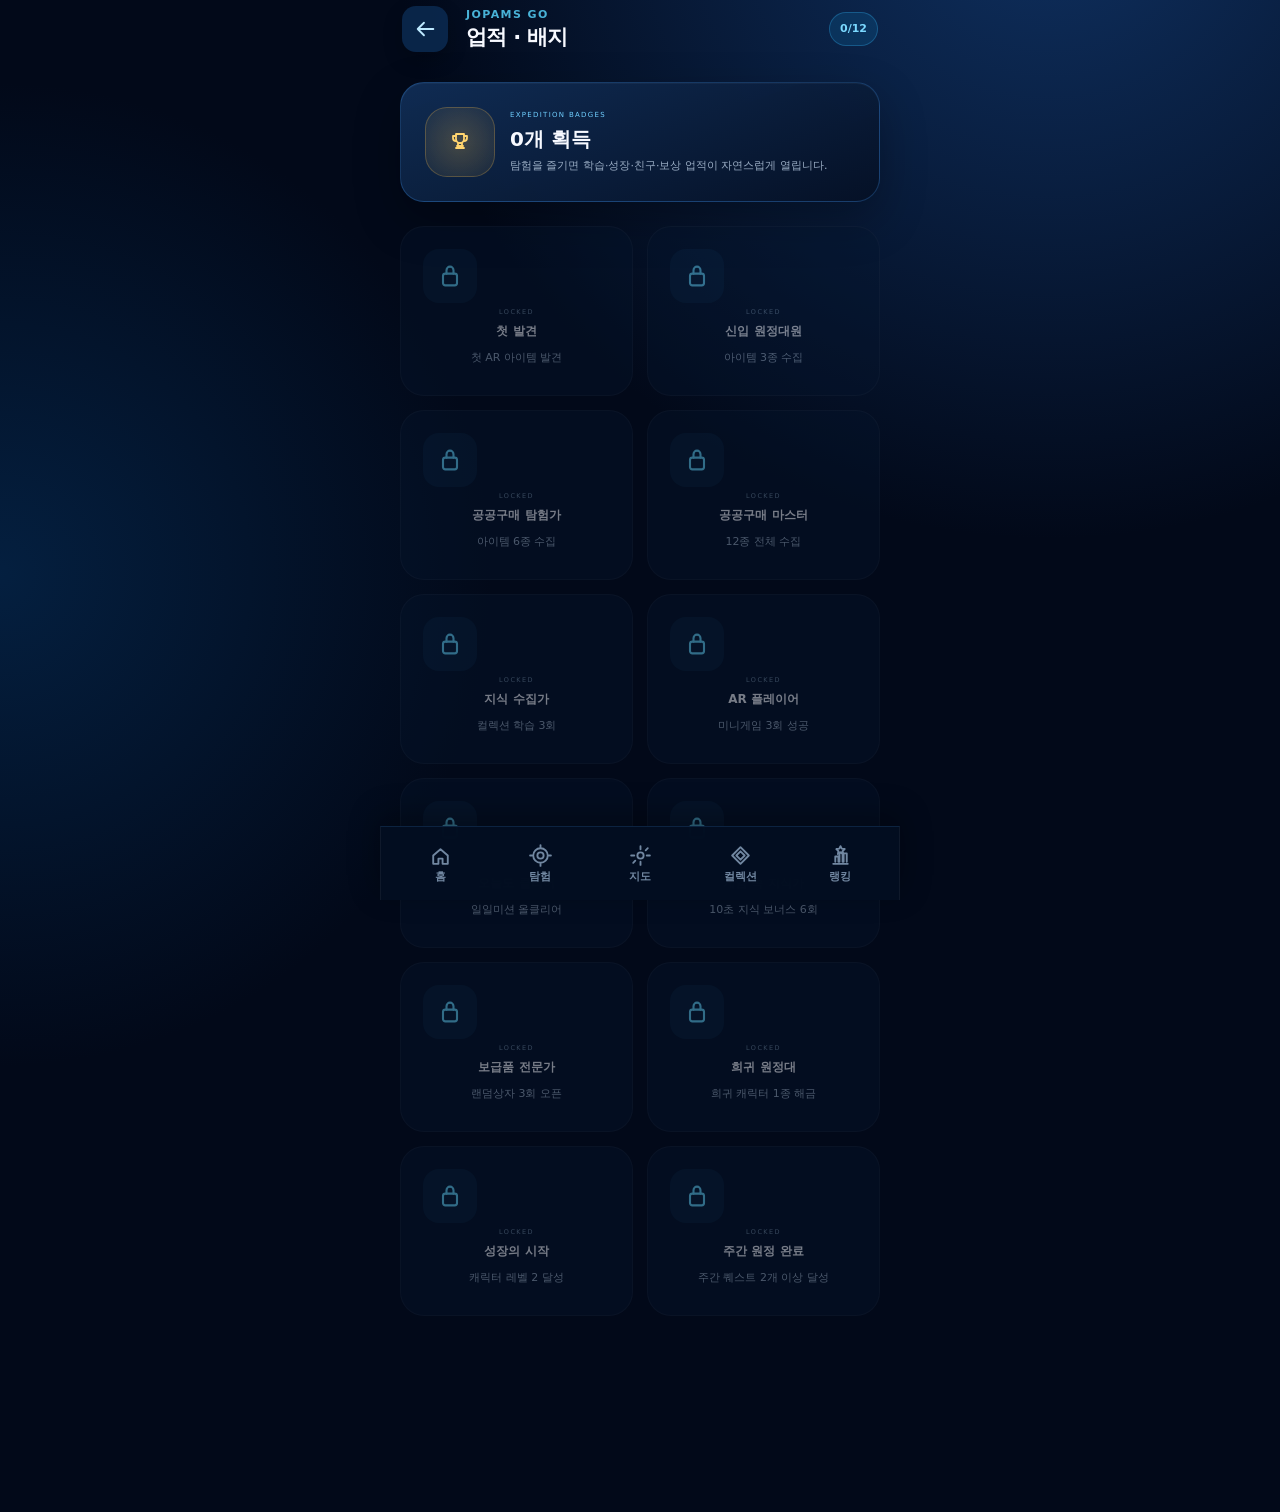
==== commit d2f209e9: "Add files via upload" ====
--- a/achievements.html
+++ b/achievements.html
@@ -1,4 +1,4 @@
-<!doctype html><html lang="ko"><head><meta charset="utf-8"><meta name="viewport" content="width=device-width,initial-scale=1,viewport-fit=cover"><meta name="theme-color" content="#06142b"><title>조팸스 GO | 업적</title><link rel="stylesheet" href="assets/style.css"><link rel="stylesheet" href="assets/design-system-v18.css"><link rel="stylesheet" href="assets/design-system-v19.css"></head><body class="app-body"><main class="app-shell page-shell ranking-shell"><header class="page-top"><a href="index.html" class="back-btn" aria-label="뒤로가기">←</a><div><span class="section-kicker">JOPAMS GO</span><h1>업적 · 배지</h1></div><span class="counter-pill" id="badgeStat">0/12</span></header><section class="badge-hero premium-card"><div class="badge-orb" data-ui-icon="trophy"></div><div><span>EXPEDITION BADGES</span><b id="badgeHero">0개 획득</b><small>탐험을 즐기면 학습·성장·친구·보상 업적이 자연스럽게 열립니다.</small></div></section><section class="badge-grid" id="badgeGrid"></section></main><nav class="bottom-nav"><a href="index.html"><span>⌂</span><b>홈</b></a><a href="ar.html"><span>◎</span><b>탐험</b></a><a href="checkpoints.html"><span>⌖</span><b>지도</b></a><a href="collection.html"><span>◇</span><b>컬렉션</b></a><a href="ranking.html"><span>♛</span><b>랭킹</b></a></nav><script src="assets/state.js"></script><script src="assets/ui.js"></script><script src="assets/app.js"></script><script src="assets/liveops.js"></script><script>
+<!doctype html><html lang="ko"><head><meta charset="utf-8"><meta name="viewport" content="width=device-width,initial-scale=1,viewport-fit=cover"><meta name="theme-color" content="#06142b"><title>조팸스 GO | 업적</title><link rel="stylesheet" href="assets/style.css"><link rel="stylesheet" href="assets/design-system-v18.css"><link rel="stylesheet" href="assets/design-system-v19.css"><script src="assets/auth.js"></script></head><body class="app-body"><main class="app-shell page-shell ranking-shell"><header class="page-top"><a href="index.html" class="back-btn" aria-label="뒤로가기">←</a><div><span class="section-kicker">JOPAMS GO</span><h1>업적 · 배지</h1></div><span class="counter-pill" id="badgeStat">0/12</span></header><section class="badge-hero premium-card"><div class="badge-orb" data-ui-icon="trophy"></div><div><span>EXPEDITION BADGES</span><b id="badgeHero">0개 획득</b><small>탐험을 즐기면 학습·성장·친구·보상 업적이 자연스럽게 열립니다.</small></div></section><section class="badge-grid" id="badgeGrid"></section></main><nav class="bottom-nav"><a href="index.html"><span>⌂</span><b>홈</b></a><a href="ar.html"><span>◎</span><b>탐험</b></a><a href="checkpoints.html"><span>⌖</span><b>지도</b></a><a href="collection.html"><span>◇</span><b>컬렉션</b></a><a href="ranking.html"><span>♛</span><b>랭킹</b></a></nav><script src="assets/state.js"></script><script src="assets/ui.js"></script><script src="assets/app.js"></script><script src="assets/liveops.js"></script><script>
 checkAchievements(false);const ev=getEvents(),ls=JopamsLive.stats(),earnedBase=earnedAchievements();const more=[
 {id:'learn6',icon:'book',name:'게임 속 지식가',desc:'10초 지식 보너스 6회',earned:ls.learned>=6},
 {id:'chest3',icon:'chest',name:'보급품 전문가',desc:'랜덤상자 3회 오픈',earned:ls.chests>=3},
--- a/assets/style.css
+++ b/assets/style.css
@@ -5,7 +5,35 @@
 input,textarea,[contenteditable="true"]{-webkit-user-select:text;user-select:text;-webkit-touch-callout:default}
 *{box-sizing:border-box;-webkit-tap-highlight-color:transparent}html,body{margin:0;min-height:100%;font-family:system-ui,-apple-system,"Segoe UI","Noto Sans KR",sans-serif;background:#020919;color:var(--text);overscroll-behavior-y:contain}body{background:radial-gradient(circle at 80% -10%,#123a72 0,transparent 36%),radial-gradient(circle at 0 40%,#052a52 0,transparent 32%),#020919}.app-body{padding-bottom:calc(86px + var(--safe-b))}.app-shell{width:min(100%,560px);margin:0 auto;position:relative}.hub-shell{padding:0 18px 34px}.hero-panel{margin:0 -18px 18px;padding:calc(22px + var(--safe-t)) 22px 23px;background:linear-gradient(180deg,rgba(6,20,43,.2),rgba(6,20,43,.92)),radial-gradient(circle at 80% 20%,rgba(43,143,255,.26),transparent 34%);border-bottom:1px solid rgba(68,157,255,.18);overflow:hidden}.brand-line{display:flex;align-items:center;gap:8px;font-size:10px;letter-spacing:2px;font-weight:800;color:#7ebee8}.brand-mark{color:var(--gold);font-size:15px}.hero-copy{display:flex;align-items:center;justify-content:space-between;gap:8px;margin-top:16px}.eyebrow,.section-kicker{display:block;color:#58c7ff;font-size:10px;letter-spacing:1.6px;font-weight:850}.go-logo{font-size:48px;line-height:.95;margin:7px 0 10px;letter-spacing:-3px}.go-logo em{font-style:normal;color:var(--gold);text-shadow:0 0 26px rgba(246,189,74,.38)}.hero-sub{font-size:15px;line-height:1.55;margin:0;color:#c4d2e4}.hero-sub b{color:#fff}.hero-orb{width:122px;height:122px;position:relative;flex:0 0 auto;display:grid;place-items:center}.hero-orb:before{content:"";position:absolute;inset:13px;border-radius:50%;background:radial-gradient(circle,rgba(35,137,255,.25),rgba(14,43,86,.48) 50%,transparent 70%);border:1px solid rgba(64,175,255,.28)}.hero-orb img{width:95px;height:95px;object-fit:contain;position:relative;z-index:2;filter:drop-shadow(0 14px 15px rgba(0,0,0,.4))}.scan-ring{position:absolute;border:1px solid rgba(57,196,255,.35);border-radius:50%;animation:pulseRing 2.6s infinite}.scan-ring.r1{inset:4px}.scan-ring.r2{inset:23px;animation-delay:.8s}@keyframes pulseRing{0%,100%{opacity:.25;transform:scale(.92)}50%{opacity:1;transform:scale(1.05)}}.privacy-pill{margin-top:17px;border:1px solid rgba(43,213,177,.18);background:rgba(9,63,67,.34);color:#8fe4d2;border-radius:13px;padding:9px 11px;font-size:10.5px;text-align:center}.premium-card{background:linear-gradient(160deg,rgba(16,45,85,.94),rgba(5,17,38,.96));border:1px solid rgba(70,159,255,.24);border-radius:24px;box-shadow:0 20px 50px rgba(0,0,0,.24),inset 0 1px rgba(255,255,255,.03);position:relative;isolation:isolate}.premium-card.compact{padding:18px}.mission-card{padding:20px}.section-head{display:flex;justify-content:space-between;align-items:center}.section-head h2,.page-top h1{margin:4px 0 0;font-size:21px;letter-spacing:-.7px}.section-head.mini h2{font-size:17px}.level-chip,.counter-pill{border:1px solid rgba(57,192,255,.23);background:rgba(14,91,142,.3);color:#74d4ff;border-radius:999px;padding:7px 10px;font-size:11px;font-weight:800}.mission-progress{display:flex;align-items:center;gap:16px;margin:19px 0}.progress-ring,.mini-ring{--p:0deg;position:relative;border-radius:50%;background:conic-gradient(var(--blue) var(--p),rgba(255,255,255,.08) 0);display:grid;place-items:center}.progress-ring{width:92px;height:92px;flex:0 0 auto}.progress-ring:after,.mini-ring:after{content:"";position:absolute;inset:7px;border-radius:50%;background:#07172f}.progress-ring span,.mini-ring b,.mini-ring small{position:relative;z-index:2}.progress-ring span{font-size:30px;font-weight:900}.progress-ring small{font-size:11px;color:var(--muted);margin-left:2px}.mission-copy{min-width:0;flex:1}.mission-copy strong{font-size:16px;display:block;white-space:nowrap;overflow:hidden;text-overflow:ellipsis}.mission-copy p{font-size:11.5px;line-height:1.5;color:var(--muted);margin:6px 0 12px}.xp-row{display:grid;grid-template-columns:auto 1fr auto;gap:7px;align-items:center;font-size:9px;color:#7e93aa}.xp-track{height:5px;background:rgba(255,255,255,.08);border-radius:20px;overflow:hidden}.xp-track i{display:block;height:100%;background:linear-gradient(90deg,var(--cyan),var(--blue));border-radius:inherit}.primary-cta,.sheet-primary{border:0;color:#06142b;background:linear-gradient(120deg,#5ce1ff,#2d9cff 62%,#7b73ff);font-weight:900;text-decoration:none;border-radius:17px;box-shadow:0 12px 28px rgba(28,133,255,.22)}.primary-cta{display:flex;align-items:center;gap:13px;padding:15px 16px}.primary-cta .cta-icon{width:36px;height:36px;border-radius:50%;display:grid;place-items:center;background:rgba(4,17,42,.25);font-size:22px}.primary-cta span:nth-child(2){display:flex;flex-direction:column;gap:3px;flex:1}.primary-cta b{font-size:16px}.primary-cta small{font-size:10px;opacity:.72}.cta-arrow{font-size:22px}.quick-grid{display:grid;grid-template-columns:repeat(3,1fr);gap:10px;margin:13px 0}.quick-card{appearance:none;border:1px solid rgba(79,154,235,.18);background:rgba(8,24,51,.82);border-radius:18px;padding:15px 8px;color:#fff;text-decoration:none;text-align:center;display:flex;align-items:center;flex-direction:column;gap:7px;font:inherit}.quick-card b{font-size:12px}.quick-card small{font-size:9px;color:#7990aa}.qicon{width:38px;height:38px;border-radius:12px;display:grid;place-items:center;font-size:19px}.qicon.violet{background:rgba(147,115,255,.14);color:#b7a5ff}.qicon.cyan{background:rgba(54,212,255,.13);color:#66ddff}.qicon.gold{background:rgba(246,189,74,.13);color:#ffd171}.character-strip{margin-top:12px}.crew-row{display:grid;grid-template-columns:repeat(3,1fr);gap:9px;margin-top:13px}.crew{display:flex;align-items:center;gap:6px;min-width:0;padding:7px;border-radius:13px;border:1px solid rgba(255,255,255,.05);background:rgba(0,0,0,.12)}.crew.active{border-color:rgba(246,189,74,.27);background:rgba(111,79,18,.15)}.crew img{width:36px;height:42px;object-fit:contain}.crew span{display:flex;flex-direction:column;min-width:0}.crew b{font-size:11px}.crew small{font-size:8px;color:var(--muted)}.status-card{margin:12px 0 0;border:1px solid rgba(61,144,223,.15);background:rgba(5,17,37,.72);border-radius:19px;padding:15px}.status-title{display:flex;justify-content:space-between;align-items:center;margin-bottom:10px}.status-title span{font-size:8px;color:#507292;letter-spacing:1.5px;font-weight:800}.status-title b{font-size:11px}.status-row{display:flex;gap:7px}.status-chip{flex:1;border:1px solid rgba(255,255,255,.08);border-radius:12px;padding:9px 7px;font-size:9px;color:#71849a;text-align:center}.dot{display:inline-block;width:6px;height:6px;margin-right:5px;border-radius:50%;background:#536273}.status-chip.ok{color:#9ee5d5;border-color:rgba(39,223,173,.2);background:rgba(39,223,173,.05)}.status-chip.ok .dot{background:var(--green);box-shadow:0 0 9px var(--green)}.app-footer{text-align:center;color:#405774;font-size:9px;margin-top:19px}.bottom-nav{position:fixed;z-index:80;left:50%;bottom:0;transform:translateX(-50%);width:min(100%,560px);height:calc(68px + var(--safe-b));padding:7px 8px var(--safe-b);display:grid;grid-template-columns:repeat(5,minmax(0,1fr));background:rgba(3,14,33,.94);border-top:1px solid rgba(59,137,216,.17);backdrop-filter:blur(20px)}.bottom-nav a{display:grid;grid-template-rows:26px 14px;place-items:center;align-content:center;gap:1px;min-width:0;height:54px;text-decoration:none;color:#657b96;border-radius:13px;overflow:hidden;transform:none!important;transition:background-color .18s ease,color .18s ease}.bottom-nav a span{display:grid;place-items:center;width:26px;height:26px;line-height:26px;font-size:20px;font-family:system-ui,-apple-system,"Segoe UI Symbol","Noto Sans Symbols 2",sans-serif;font-variant-emoji:text;transform:none!important;animation:none!important}.bottom-nav a b{display:block;height:14px;line-height:14px;font-size:9px;white-space:nowrap;transform:none!important;animation:none!important}.bottom-nav a.active{color:#58c8ff;background:linear-gradient(180deg,rgba(37,139,230,.12),transparent)}.page-shell{padding:calc(14px + var(--safe-t)) 16px 28px}.page-top{display:grid;grid-template-columns:44px 1fr auto;gap:12px;align-items:center;margin-bottom:18px}.icon-btn{width:44px;height:44px;display:grid;place-items:center;border:1px solid rgba(65,165,255,.21);background:rgba(11,42,79,.76);border-radius:14px;text-decoration:none;color:#9ddfff;font-size:20px}.collection-hero,.map-hero{display:flex;align-items:center;justify-content:space-between;gap:12px}.collection-hero p,.map-hero p{font-size:11px;line-height:1.55;color:var(--muted);margin:6px 0 0}.mini-ring{width:76px;height:76px;flex:0 0 auto}.mini-ring b{font-size:25px}.mini-ring small{font-size:9px;color:var(--muted);margin-top:28px;margin-left:-4px}.collection-grid{display:grid;grid-template-columns:1fr 1fr;gap:10px;margin-top:13px}.collection-item{position:relative;min-height:155px;border:1px solid rgba(72,153,235,.16);background:linear-gradient(160deg,rgba(11,32,62,.9),rgba(5,17,37,.9));border-radius:20px;color:#fff;text-align:left;padding:15px;display:flex;flex-direction:column;font:inherit}.collection-item.unlocked{box-shadow:inset 0 0 26px rgba(25,116,221,.06)}.collection-item.locked{opacity:.58}.collection-no{position:absolute;right:13px;top:11px;font-size:9px;color:#4d6a88;font-weight:900;letter-spacing:1px}.collection-icon{font-size:36px;margin:9px 0 13px}.collection-item b{font-size:13px}.collection-item small{font-size:9px;color:#7087a1;margin-top:5px}.sheet{position:fixed;inset:0;z-index:120;display:none;align-items:flex-end;justify-content:center}.sheet.show{display:flex}.sheet-dim{position:absolute;inset:0;border:0;background:rgba(0,5,15,.72);backdrop-filter:blur(7px)}.sheet-card{position:relative;width:min(100%,560px);padding:12px 20px calc(22px + var(--safe-b));background:linear-gradient(180deg,#0b2445,#06142b);border-radius:28px 28px 0 0;border:1px solid rgba(72,159,255,.24);box-shadow:0 -20px 70px rgba(0,0,0,.5);animation:sheetUp .28s ease}.sheet-handle{width:42px;height:4px;background:#315274;border-radius:9px;margin:0 auto 18px}.sheet-title{display:flex;align-items:center;gap:13px}.sheet-title h2{font-size:19px;margin:3px 0}.sheet-title small{font-size:8px;color:#58c7ff;letter-spacing:1.2px}.guide-steps{display:grid;gap:9px;margin:18px 0}.guide-steps>div{display:flex;gap:11px;padding:12px;border-radius:15px;background:rgba(0,0,0,.16);border:1px solid rgba(255,255,255,.05)}.guide-steps i{width:28px;height:28px;border-radius:50%;display:grid;place-items:center;background:rgba(46,162,255,.13);color:#70d5ff;font-style:normal;font-size:11px;font-weight:900}.guide-steps span{display:flex;flex-direction:column;gap:3px}.guide-steps b{font-size:12px}.guide-steps small{font-size:9.5px;color:var(--muted);line-height:1.5}.sheet-primary{width:100%;padding:14px 16px;font-size:14px}.item-detail{text-align:center}.detail-icon{font-size:56px;margin-bottom:8px}.item-detail h2{font-size:25px;margin:7px}.item-detail>p{color:#9db1c8;font-size:11px}.learning-box{text-align:left;margin:15px 0;padding:14px;border-radius:15px;background:rgba(38,138,219,.1);border:1px solid rgba(56,170,255,.18)}.learning-box b{font-size:11px;color:#64d5ff}.learning-box p{font-size:11px;line-height:1.65;color:#c0cee0;margin:7px 0 0}.map-radar{width:88px;height:88px;position:relative;flex:0 0 auto;border-radius:50%;border:1px solid rgba(56,192,255,.22);display:grid;place-items:center;background:radial-gradient(circle,rgba(40,176,255,.15),transparent 62%)}.map-radar i{position:absolute;border:1px solid rgba(63,204,255,.18);border-radius:50%}.map-radar i:nth-child(1){inset:10px}.map-radar i:nth-child(2){inset:24px}.map-radar i:nth-child(3){width:1px;height:42%;border:0;border-left:2px solid #5ecfff;top:8%;left:50%;transform-origin:bottom;animation:sweep 2.7s linear infinite}.map-radar span{font-size:21px;color:#67d8ff}.filter-row{display:flex;gap:7px;margin:14px 0 10px}.filter{border:1px solid rgba(72,154,236,.16);background:rgba(8,27,55,.8);color:#6e849d;border-radius:999px;padding:8px 13px;font:inherit;font-size:10px;font-weight:800}.filter.active{color:#07152d;background:#64d5ff;border-color:#64d5ff}.spot-list{display:grid;gap:8px}.spot-row{display:grid;grid-template-columns:42px 1fr auto;gap:11px;align-items:center;padding:12px;border:1px solid rgba(64,145,226,.13);border-radius:16px;background:rgba(7,23,48,.83)}.spot-row.done{border-color:rgba(39,223,173,.15)}.spot-index{width:38px;height:38px;border-radius:12px;display:grid;place-items:center;background:#0d294d;color:#68cfff;font-size:10px;font-weight:900}.spot-row.done .spot-index{color:#35dfad;background:rgba(39,223,173,.11)}.spot-meta{min-width:0}.spot-meta b{display:block;font-size:12px}.spot-meta small{display:block;font-size:8.5px;color:#68809a;margin-top:4px;white-space:nowrap;overflow:hidden;text-overflow:ellipsis}.spot-state{font-size:7.5px;letter-spacing:1px;font-weight:900;color:#3f658d}.spot-row.done .spot-state{color:#31cfa3}.bottom-spacer{height:20px}
 /* AR */
-.ar-body{margin:0;overflow:hidden;background:#000;font-family:system-ui,-apple-system,"Segoe UI","Noto Sans KR",sans-serif;color:#fff}.ar-body #cameraVideo{position:fixed;inset:0;width:100%;height:100%;object-fit:cover;background:#000}.ar-vignette{display:none!important}.ar-grid{display:none!important}.ar-topbar{position:fixed;z-index:20;top:calc(12px + var(--safe-t));left:12px;right:12px;display:grid;grid-template-columns:46px 1fr 54px;align-items:center}.ar-exit{width:44px;height:44px;border-radius:15px;display:grid;place-items:center;color:#d7ebff;text-decoration:none;background:rgba(3,14,34,.65);border:1px solid rgba(92,183,255,.26);backdrop-filter:blur(10px);font-size:20px}.ar-brand{text-align:center;line-height:.85}.ar-brand small{display:block;font-size:7px;letter-spacing:2.5px;color:#7bb8df}.ar-brand b{font-size:22px;color:#fff}.ar-progress{justify-self:end;width:48px;height:44px;display:flex;align-items:baseline;justify-content:center;background:rgba(3,14,34,.65);border:1px solid rgba(92,183,255,.26);border-radius:15px;backdrop-filter:blur(10px)}.ar-progress span{font-size:17px;font-weight:900;color:#6ddcff}.ar-progress small{font-size:8px;color:#86a1bc}.quest-chip{position:fixed;z-index:18;top:calc(68px + var(--safe-t));left:50%;transform:translateX(-50%);white-space:nowrap;display:flex;align-items:center;gap:7px;border:1px solid rgba(246,189,74,.24);background:rgba(3,14,33,.7);border-radius:999px;padding:8px 13px;backdrop-filter:blur(11px);font-size:10px}.quest-chip span{color:var(--gold)}.signal-panel{position:fixed;z-index:16;bottom:calc(34px + var(--safe-b));left:50%;transform:translateX(-50%);width:min(82vw,330px);display:grid;grid-template-columns:auto 1fr auto;gap:9px;align-items:end;padding:10px 13px;border-radius:16px;background:rgba(4,17,40,.72);border:1px solid rgba(77,179,255,.24);backdrop-filter:blur(12px)}.signal-label{font-size:6.5px;letter-spacing:1.3px;color:#7192b0;align-self:center}.signal-bars{height:20px;display:flex;align-items:end;gap:3px}.signal-bars i{width:5px;border-radius:2px 2px 0 0;background:rgba(255,255,255,.13);transition:.2s}.signal-bars i:nth-child(1){height:5px}.signal-bars i:nth-child(2){height:8px}.signal-bars i:nth-child(3){height:11px}.signal-bars i:nth-child(4){height:15px}.signal-bars i:nth-child(5){height:20px}.signal-bars i.on{background:linear-gradient(180deg,#72e6ff,#27a4ff);box-shadow:0 0 8px rgba(44,186,255,.7)}.signal-panel>b{font-size:15px;color:#fff}.status-banner{position:fixed;z-index:15;bottom:calc(91px + var(--safe-b));left:50%;transform:translateX(-50%) translateY(8px);width:max-content;max-width:84vw;padding:8px 12px;border-radius:999px;background:rgba(4,18,40,.72);border:1px solid rgba(72,173,255,.18);backdrop-filter:blur(10px);font-size:9.5px;color:#c5def3;opacity:0;transition:.2s;text-align:center}.status-banner.show{opacity:1;transform:translateX(-50%) translateY(0)}.edge-arrow{position:fixed;z-index:17;top:50%;transform:translateY(-50%) scale(.86);opacity:0;transition:.2s;width:52px;height:78px;border-radius:18px;background:rgba(2,14,36,.55);border:1px solid rgba(66,184,255,.28);backdrop-filter:blur(8px);display:flex;align-items:center;justify-content:center;flex-direction:column}.edge-arrow.visible{opacity:1;transform:translateY(-50%) scale(1)}.edge-arrow.left{left:10px}.edge-arrow.right{right:10px}.edge-arrow span{font-size:41px;line-height:.7;color:#62d5ff;text-shadow:0 0 18px #2aa9ff}.edge-arrow small{font-size:6px;letter-spacing:1px;color:#8cb1cd}.target-reticle{position:fixed;z-index:8;top:50%;left:50%;width:210px;height:210px;transform:translate(-50%,-50%);opacity:.58}.target-reticle i{position:absolute;width:34px;height:34px;border-color:rgba(91,210,255,.7)}.target-reticle i:nth-child(1){left:0;top:0;border-left:1px solid;border-top:1px solid}.target-reticle i:nth-child(2){right:0;top:0;border-right:1px solid;border-top:1px solid}.target-reticle i:nth-child(3){left:0;bottom:0;border-left:1px solid;border-bottom:1px solid}.target-reticle i:nth-child(4){right:0;bottom:0;border-right:1px solid;border-bottom:1px solid}.target-reticle span{position:absolute;left:50%;bottom:-20px;transform:translateX(-50%);font-size:6px;letter-spacing:2px;color:#7acfff}.target-wrap{position:fixed;z-index:10;left:50%;top:50%;width:160px;height:190px;display:flex;align-items:center;justify-content:center;flex-direction:column;opacity:0;pointer-events:none;transition:opacity .16s}.target-wrap.visible{opacity:1}.target-glow{position:absolute;width:140px;height:140px;border-radius:50%;background:radial-gradient(circle,rgba(56,209,255,.32),rgba(45,119,255,.08) 48%,transparent 68%);filter:blur(2px);animation:targetPulse 1.7s infinite}.target-wrap img{position:relative;width:138px;height:148px;object-fit:contain;filter:drop-shadow(0 18px 18px rgba(0,0,0,.4))}.target-label{position:relative;margin-top:-8px;padding:7px 11px;border-radius:999px;background:rgba(3,16,37,.76);border:1px solid rgba(246,189,74,.32);font-size:10px;font-weight:800;white-space:nowrap;backdrop-filter:blur(10px)}.dwell-ring-wrap{position:fixed;z-index:12;top:50%;left:50%;width:72px;height:72px;transform:translate(-50%,-50%);opacity:0;pointer-events:none}.dwell-ring-wrap.show{opacity:1}.dwell-ring-wrap svg{width:72px;height:72px;transform:rotate(-90deg)}.dwell-ring-bg,.dwell-ring-fg{fill:none;stroke-width:3}.dwell-ring-bg{stroke:rgba(255,255,255,.15)}.dwell-ring-fg{stroke:#70e7ff;stroke-linecap:round;stroke-dasharray:169.646;stroke-dashoffset:169.646;filter:drop-shadow(0 0 5px #21b9ff)}.dwell-ring-wrap>span{position:absolute;inset:0;display:grid;place-items:center;font-size:6px;letter-spacing:1px;color:#8fe6ff}.accuracy-chip{position:fixed;z-index:14;right:11px;bottom:calc(92px + var(--safe-b));padding:6px 8px;border-radius:9px;background:rgba(4,17,39,.6);border:1px solid rgba(66,174,255,.15);font-size:7px;color:#79a0bd}.accuracy-chip.warn{color:#ffd279;border-color:rgba(246,189,74,.2)}.perm-gate{position:fixed;inset:0;z-index:100;display:flex;align-items:flex-end;justify-content:center;background:linear-gradient(180deg,rgba(1,7,18,.7),rgba(2,9,23,.94));backdrop-filter:blur(14px);padding-top:var(--safe-t)}.perm-card.commercial{width:min(100%,560px);padding:26px 21px calc(22px + var(--safe-b));background:linear-gradient(180deg,rgba(10,33,65,.98),#06142b);border-radius:30px 30px 0 0;border:1px solid rgba(77,169,255,.25);box-shadow:0 -20px 70px rgba(0,0,0,.55)}.perm-logo{width:52px;height:52px;border-radius:17px;display:grid;place-items:center;background:linear-gradient(145deg,rgba(62,195,255,.2),rgba(70,104,255,.18));border:1px solid rgba(91,206,255,.3);font-size:28px;color:#61ddff;margin-bottom:13px}.perm-card h2{font-size:25px;margin:6px 0 8px}.perm-card>p{font-size:11px;line-height:1.6;color:#94a9c1;margin:0 0 17px}.perm-steps{display:grid;gap:8px}.perm-step{display:grid;grid-template-columns:42px 1fr auto;gap:10px;align-items:center;padding:10px;border:1px solid rgba(255,255,255,.055);background:rgba(0,0,0,.15);border-radius:15px}.perm-symbol{width:38px;height:38px;border-radius:12px;background:rgba(47,143,230,.13);display:grid;place-items:center;color:#69d6ff}.perm-step>span:nth-child(2){display:flex;flex-direction:column}.perm-step b{font-size:11px}.perm-step small{font-size:8px;color:#738ba5;margin-top:2px}.perm-step i{font-size:7px;color:#68809a;font-style:normal;border:1px solid rgba(255,255,255,.07);padding:4px 6px;border-radius:999px}.perm-step.ok{border-color:rgba(39,223,173,.18)}.perm-step.ok .perm-symbol{color:#4be4b9;background:rgba(39,223,173,.11)}.perm-step.fail{border-color:rgba(255,103,120,.2)}.privacy-note{margin:13px 0;padding:9px 10px;background:rgba(16,72,70,.26);border:1px solid rgba(39,223,173,.13);border-radius:12px;color:#7ed8c4;font-size:8.5px}.perm-note{min-height:16px;text-align:center;font-size:8px;color:#8aa1b9;margin-top:8px}.card-overlay{position:fixed;inset:0;z-index:110;display:none;align-items:center;justify-content:center;padding:24px;background:rgba(1,7,18,.78);backdrop-filter:blur(12px)}.card-overlay.show{display:flex}.get-card.commercial{width:min(100%,330px);padding:27px 21px 21px;text-align:center;border-radius:27px;background:linear-gradient(160deg,#102d56,#07162f 64%,#0c1f3e);border:1px solid rgba(246,189,74,.34);box-shadow:0 0 0 1px rgba(255,255,255,.03) inset,0 25px 70px rgba(0,0,0,.55),0 0 40px rgba(246,189,74,.1);animation:popIn .42s cubic-bezier(.2,1.2,.4,1)}.discovery-kicker{font-size:8px;letter-spacing:2.3px;color:#6fdcff;font-weight:900}.reward-burst{width:112px;height:112px;margin:13px auto 6px;display:grid;place-items:center;border-radius:50%;background:radial-gradient(circle,rgba(246,189,74,.28),rgba(246,189,74,.08) 45%,transparent 68%);box-shadow:0 0 44px rgba(246,189,74,.14)}.reward-burst .icon{font-size:54px}.get-card .tag{font-size:8px;letter-spacing:1.4px;color:#7894b1;font-weight:900}.get-card .name{font-size:23px;font-weight:900;margin-top:5px}.xp-award{display:inline-block;margin:10px 0 4px;padding:6px 10px;border-radius:999px;background:rgba(246,189,74,.11);border:1px solid rgba(246,189,74,.22);color:#ffd16b;font-size:11px;font-weight:900}.get-card .quote{font-size:10px;color:#8ea4bb;margin:11px 0}.get-card .all-done-badge{font-size:10px;color:#61e2bd;margin:10px 0}.get-card button{width:100%;border:0;border-radius:15px;padding:13px 15px;background:linear-gradient(120deg,#58deff,#2d9fff 65%,#7774ff);color:#06142b;font-weight:900;font-size:12px}.get-card button span{float:right}.card-link{display:block;color:#6f8ca9;text-decoration:none;font-size:8.5px;margin-top:11px}.toast-root{position:fixed;z-index:95;top:calc(112px + var(--safe-t));left:0;right:0;display:flex;justify-content:center;pointer-events:none}.toast{max-width:84vw;padding:9px 13px;border-radius:999px;background:rgba(3,17,38,.83);border:1px solid rgba(81,181,255,.22);color:#d9edff;font-size:9px;backdrop-filter:blur(12px);opacity:0;transform:translateY(-8px);transition:.22s}.toast.show{opacity:1;transform:translateY(0)}.toast-near{border-color:rgba(246,189,74,.28);color:#ffe3a0}@keyframes sheetUp{from{transform:translateY(30px);opacity:.6}to{transform:none;opacity:1}}@keyframes sweep{to{transform:rotate(360deg)}}@keyframes targetPulse{50%{transform:scale(1.12);opacity:.65}}@keyframes popIn{from{transform:scale(.78);opacity:0}to{transform:scale(1);opacity:1}}@media(prefers-reduced-motion:reduce){*{animation-duration:.001s!important;transition-duration:.001s!important}}
+.ar-body{margin:0;overflow:hidden;background:#000;font-family:system-ui,-apple-system,"Segoe UI","Noto Sans KR",sans-serif;color:#fff}.ar-body #cameraVideo{position:fixed;inset:0;width:100%;height:100%;object-fit:cover;background:#000}.ar-vignette{display:none!important}.ar-grid{display:none!important}.ar-topbar{position:fixed;z-index:20;top:calc(12px + var(--safe-t));left:12px;right:12px;display:grid;grid-template-columns:46px 1fr 54px;align-items:center}.ar-exit{width:44px;height:44px;border-radius:15px;display:grid;place-items:center;color:#d7ebff;text-decoration:none;background:rgba(3,14,34,.65);border:1px solid rgba(92,183,255,.26);backdrop-filter:blur(10px);font-size:20px}.ar-brand{text-align:center;line-height:.85}.ar-brand small{display:block;font-size:7px;letter-spacing:2.5px;color:#7bb8df}.ar-brand b{font-size:22px;color:#fff}.ar-progress{justify-self:end;width:48px;height:44px;display:flex;align-items:baseline;justify-content:center;background:rgba(3,14,34,.65);border:1px solid rgba(92,183,255,.26);border-radius:15px;backdrop-filter:blur(10px)}.ar-progress span{font-size:17px;font-weight:900;color:#6ddcff}.ar-progress small{font-size:8px;color:#86a1bc}.quest-chip{position:fixed;z-index:18;top:calc(68px + var(--safe-t));left:50%;transform:translateX(-50%);white-space:nowrap;display:flex;align-items:center;gap:7px;border:1px solid rgba(246,189,74,.24);background:rgba(3,14,33,.7);border-radius:999px;padding:8px 13px;backdrop-filter:blur(11px);font-size:10px}.quest-chip span{color:var(--gold)}.signal-panel{position:fixed;z-index:16;bottom:calc(34px + var(--safe-b));left:50%;transform:translateX(-50%);width:min(82vw,330px);display:grid;grid-template-columns:auto 1fr auto;gap:9px;align-items:end;padding:10px 13px;border-radius:16px;background:rgba(4,17,40,.72);border:1px solid rgba(77,179,255,.24);backdrop-filter:blur(12px)}.signal-label{font-size:6.5px;letter-spacing:1.3px;color:#7192b0;align-self:center}.signal-bars{height:20px;display:flex;align-items:end;gap:3px}.signal-bars i{width:5px;border-radius:2px 2px 0 0;background:rgba(255,255,255,.13);transition:.2s}.signal-bars i:nth-child(1){height:5px}.signal-bars i:nth-child(2){height:8px}.signal-bars i:nth-child(3){height:11px}.signal-bars i:nth-child(4){height:15px}.signal-bars i:nth-child(5){height:20px}.signal-bars i.on{background:linear-gradient(180deg,#72e6ff,#27a4ff);box-shadow:0 0 8px rgba(44,186,255,.7)}.signal-panel>b{font-size:15px;color:#fff}.status-banner{position:fixed;z-index:15;bottom:calc(91px + var(--safe-b));left:50%;transform:translateX(-50%) translateY(8px);width:max-content;max-width:84vw;padding:8px 12px;border-radius:999px;background:rgba(4,18,40,.72);border:1px solid rgba(72,173,255,.18);backdrop-filter:blur(10px);font-size:9.5px;color:#c5def3;opacity:0;transition:.2s;text-align:center;white-space:pre-line}.status-banner.show{opacity:1;transform:translateX(-50%) translateY(0)}.edge-arrow{position:fixed;z-index:17;top:50%;transform:translateY(-50%) scale(.86);opacity:0;transition:.2s;width:52px;height:78px;border-radius:18px;background:rgba(2,14,36,.55);border:1px solid rgba(66,184,255,.28);backdrop-filter:blur(8px);display:flex;align-items:center;justify-content:center;flex-direction:column}.edge-arrow.visible{opacity:1;transform:translateY(-50%) scale(1)}.edge-arrow.left{left:10px}.edge-arrow.right{right:10px}.edge-arrow span{font-size:41px;line-height:.7;color:#62d5ff;text-shadow:0 0 18px #2aa9ff}.edge-arrow small{font-size:6px;letter-spacing:1px;color:#8cb1cd}.target-reticle{position:fixed;z-index:8;top:50%;left:50%;width:210px;height:210px;transform:translate(-50%,-50%);opacity:.58}.target-reticle i{position:absolute;width:34px;height:34px;border-color:rgba(91,210,255,.7)}.target-reticle i:nth-child(1){left:0;top:0;border-left:1px solid;border-top:1px solid}.target-reticle i:nth-child(2){right:0;top:0;border-right:1px solid;border-top:1px solid}.target-reticle i:nth-child(3){left:0;bottom:0;border-left:1px solid;border-bottom:1px solid}.target-reticle i:nth-child(4){right:0;bottom:0;border-right:1px solid;border-bottom:1px solid}.target-reticle span{position:absolute;left:50%;bottom:-20px;transform:translateX(-50%);font-size:6px;letter-spacing:2px;color:#7acfff}.target-wrap{position:fixed;z-index:10;left:50%;top:50%;width:160px;height:190px;display:flex;align-items:center;justify-content:center;flex-direction:column;opacity:0;pointer-events:none;transition:opacity .16s}.target-wrap.visible{opacity:1}.target-glow{position:absolute;width:140px;height:140px;border-radius:50%;background:radial-gradient(circle,rgba(56,209,255,.32),rgba(45,119,255,.08) 48%,transparent 68%);filter:blur(2px);animation:targetPulse 1.7s infinite}.target-wrap img{position:relative;width:138px;height:148px;object-fit:contain;filter:drop-shadow(0 18px 18px rgba(0,0,0,.4))}.target-label{position:relative;margin-top:-8px;padding:7px 11px;border-radius:999px;background:rgba(3,16,37,.76);border:1px solid rgba(246,189,74,.32);font-size:10px;font-weight:800;white-space:nowrap;backdrop-filter:blur(10px)}.dwell-ring-wrap{position:fixed;z-index:12;top:50%;left:50%;width:72px;height:72px;transform:translate(-50%,-50%);opacity:0;pointer-events:none}.dwell-ring-wrap.show{opacity:1}.dwell-ring-wrap svg{width:72px;height:72px;transform:rotate(-90deg)}.dwell-ring-bg,.dwell-ring-fg{fill:none;stroke-width:3}.dwell-ring-bg{stroke:rgba(255,255,255,.15)}.dwell-ring-fg{stroke:#70e7ff;stroke-linecap:round;stroke-dasharray:169.646;stroke-dashoffset:169.646;filter:drop-shadow(0 0 5px #21b9ff)}.dwell-ring-wrap>span{position:absolute;inset:0;display:grid;place-items:center;font-size:6px;letter-spacing:1px;color:#8fe6ff}.accuracy-chip{position:fixed;z-index:14;right:11px;bottom:calc(92px + var(--safe-b));padding:6px 8px;border-radius:9px;background:rgba(4,17,39,.6);border:1px solid rgba(66,174,255,.15);font-size:7px;color:#79a0bd}.accuracy-chip.warn{color:#ffd279;border-color:rgba(246,189,74,.2)}
+.geo-retry-btn{position:fixed;z-index:60;left:50%;bottom:calc(140px + var(--safe-b));transform:translateX(-50%);padding:10px 18px;border-radius:999px;border:1px solid rgba(255,193,90,.5);background:rgba(46,26,7,.85);color:#ffd98a;font-size:11px;font-weight:900;backdrop-filter:blur(10px);box-shadow:0 6px 20px rgba(0,0,0,.4)}
+.geo-retry-btn:disabled{opacity:.6}.perm-gate{position:fixed;inset:0;z-index:100;display:flex;align-items:flex-end;justify-content:center;background:linear-gradient(180deg,rgba(1,7,18,.7),rgba(2,9,23,.94));backdrop-filter:blur(14px);padding-top:var(--safe-t)}.perm-card.commercial{width:min(100%,560px);padding:26px 21px calc(22px + var(--safe-b));background:linear-gradient(180deg,rgba(10,33,65,.98),#06142b);border-radius:30px 30px 0 0;border:1px solid rgba(77,169,255,.25);box-shadow:0 -20px 70px rgba(0,0,0,.55)}.perm-scanner-hero{position:relative;display:flex;justify-content:center;align-items:center;height:172px;margin:-4px 0 6px}.perm-scanner-glow{position:absolute;width:220px;height:220px;border-radius:50%;background:radial-gradient(circle,rgba(66,206,255,.32),rgba(70,104,255,.1) 46%,transparent 70%);filter:blur(4px);animation:scannerGlowPulse 2.6s ease-in-out infinite}.perm-scanner-hero img{position:relative;height:170px;width:auto;object-fit:contain;filter:drop-shadow(0 14px 22px rgba(0,0,0,.5)) drop-shadow(0 0 20px rgba(72,201,255,.35))}
+@keyframes scannerGlowPulse{0%,100%{transform:scale(1);opacity:.85}50%{transform:scale(1.08);opacity:1}}
+.scanner-viewmodel{position:fixed;z-index:9;right:-26px;bottom:calc(96px + var(--safe-b));width:min(44vw,224px);pointer-events:none;display:flex;flex-direction:column;align-items:flex-end;opacity:0;transition:opacity .5s ease}
+.scanner-viewmodel.ready{opacity:1;animation:scannerBob 3.2s ease-in-out infinite}
+.scanner-viewmodel img{position:relative;width:100%;height:auto;object-fit:contain;filter:drop-shadow(0 16px 20px rgba(0,0,0,.55)) drop-shadow(0 0 16px rgba(72,201,255,.4));transition:filter .35s ease}
+.scanner-vm-glow{position:absolute;right:18%;top:12%;width:62%;height:62%;border-radius:50%;background:radial-gradient(circle,rgba(72,201,255,.4),transparent 70%);filter:blur(6px);opacity:.75;transition:background .35s ease,opacity .35s ease;animation:scannerGlowPulse 2.6s ease-in-out infinite}
+.scanner-vm-label{margin:6px 14px 0 0;padding:4px 10px;border-radius:999px;background:rgba(3,16,37,.72);border:1px solid rgba(72,201,255,.4);color:#8fe6ff;font-size:8.5px;font-weight:900;letter-spacing:1.4px;backdrop-filter:blur(8px);transition:color .3s ease,border-color .3s ease}
+.scanner-viewmodel.mode-track img{filter:drop-shadow(0 16px 20px rgba(0,0,0,.55)) drop-shadow(0 0 18px rgba(246,189,74,.5))}
+.scanner-viewmodel.mode-track .scanner-vm-glow{background:radial-gradient(circle,rgba(246,189,74,.42),transparent 70%)}
+.scanner-viewmodel.mode-track .scanner-vm-label{color:#ffd98a;border-color:rgba(246,189,74,.45)}
+.scanner-viewmodel.mode-capture img{filter:drop-shadow(0 16px 20px rgba(0,0,0,.55)) drop-shadow(0 0 22px rgba(255,95,168,.6));animation:scannerCapturePulse .7s ease-in-out infinite}
+.scanner-viewmodel.mode-capture .scanner-vm-glow{background:radial-gradient(circle,rgba(255,95,168,.5),transparent 70%);animation:scannerGlowPulse 1s ease-in-out infinite}
+.scanner-viewmodel.mode-capture .scanner-vm-label{color:#ff9dc6;border-color:rgba(255,95,168,.5)}
+.scanner-vm-waves{position:absolute;left:8%;top:10%;width:34%;height:34%;pointer-events:none}
+.scanner-vm-waves i{position:absolute;inset:0;border-radius:50%;border:2px solid rgba(98,214,255,.75);opacity:0;animation:scannerWaveOut 2.2s cubic-bezier(.15,.6,.4,1) infinite}
+.scanner-vm-waves i:nth-child(2){animation-delay:.73s}
+.scanner-vm-waves i:nth-child(3){animation-delay:1.46s}
+@keyframes scannerWaveOut{0%{transform:scale(.35);opacity:.85}75%{opacity:.18}100%{transform:scale(2.6);opacity:0}}
+.scanner-viewmodel.mode-track .scanner-vm-waves i{border-color:rgba(246,189,74,.75)}
+.scanner-viewmodel.mode-capture .scanner-vm-waves{display:none}
+.scanner-viewmodel.mode-analyze img{filter:drop-shadow(0 16px 20px rgba(0,0,0,.55)) drop-shadow(0 0 18px rgba(146,115,255,.55))}
+.scanner-viewmodel.mode-analyze .scanner-vm-glow{background:radial-gradient(circle,rgba(146,115,255,.45),transparent 70%)}
+.scanner-viewmodel.mode-analyze .scanner-vm-label{color:#c9b8ff;border-color:rgba(146,115,255,.5)}
+.scanner-viewmodel.mode-analyze .scanner-vm-waves i{border-color:rgba(146,115,255,.7)}
+@keyframes scannerBob{0%,100%{transform:translateY(0)}50%{transform:translateY(-7px)}}
+@keyframes scannerCapturePulse{0%,100%{opacity:1}50%{opacity:.82}}
+.perm-logo{width:52px;height:52px;border-radius:17px;display:grid;place-items:center;background:linear-gradient(145deg,rgba(62,195,255,.2),rgba(70,104,255,.18));border:1px solid rgba(91,206,255,.3);font-size:28px;color:#61ddff;margin-bottom:13px}.perm-card h2{font-size:25px;margin:6px 0 8px}.perm-card>p{font-size:11px;line-height:1.6;color:#94a9c1;margin:0 0 17px}.perm-steps{display:grid;gap:8px}.perm-step{display:grid;grid-template-columns:42px 1fr auto;gap:10px;align-items:center;padding:10px;border:1px solid rgba(255,255,255,.055);background:rgba(0,0,0,.15);border-radius:15px}.perm-symbol{width:38px;height:38px;border-radius:12px;background:rgba(47,143,230,.13);display:grid;place-items:center;color:#69d6ff}.perm-step>span:nth-child(2){display:flex;flex-direction:column}.perm-step b{font-size:11px}.perm-step small{font-size:8px;color:#738ba5;margin-top:2px}.perm-step i{font-size:7px;color:#68809a;font-style:normal;border:1px solid rgba(255,255,255,.07);padding:4px 6px;border-radius:999px}.perm-step.ok{border-color:rgba(39,223,173,.18)}.perm-step.ok .perm-symbol{color:#4be4b9;background:rgba(39,223,173,.11)}.perm-step.fail{border-color:rgba(255,103,120,.2)}.privacy-note{margin:13px 0;padding:9px 10px;background:rgba(16,72,70,.26);border:1px solid rgba(39,223,173,.13);border-radius:12px;color:#7ed8c4;font-size:8.5px}.perm-note{min-height:16px;text-align:center;font-size:8px;color:#8aa1b9;margin-top:8px}.card-overlay{position:fixed;inset:0;z-index:110;display:none;align-items:center;justify-content:center;padding:24px;background:rgba(1,7,18,.78);backdrop-filter:blur(12px)}.card-overlay.show{display:flex}.get-card.commercial{width:min(100%,330px);padding:27px 21px 21px;text-align:center;border-radius:27px;background:linear-gradient(160deg,#102d56,#07162f 64%,#0c1f3e);border:1px solid rgba(246,189,74,.34);box-shadow:0 0 0 1px rgba(255,255,255,.03) inset,0 25px 70px rgba(0,0,0,.55),0 0 40px rgba(246,189,74,.1);animation:popIn .42s cubic-bezier(.2,1.2,.4,1)}.discovery-kicker{font-size:8px;letter-spacing:2.3px;color:#6fdcff;font-weight:900}.reward-burst{width:112px;height:112px;margin:13px auto 6px;display:grid;place-items:center;border-radius:50%;background:radial-gradient(circle,rgba(246,189,74,.28),rgba(246,189,74,.08) 45%,transparent 68%);box-shadow:0 0 44px rgba(246,189,74,.14)}.reward-burst .icon{font-size:54px}.get-card .tag{font-size:8px;letter-spacing:1.4px;color:#7894b1;font-weight:900}.get-card .name{font-size:23px;font-weight:900;margin-top:5px}.xp-award{display:inline-block;margin:10px 0 4px;padding:6px 10px;border-radius:999px;background:rgba(246,189,74,.11);border:1px solid rgba(246,189,74,.22);color:#ffd16b;font-size:11px;font-weight:900}.get-card .quote{font-size:10px;color:#8ea4bb;margin:11px 0}.get-card .all-done-badge{font-size:10px;color:#61e2bd;margin:10px 0}.get-card button{width:100%;border:0;border-radius:15px;padding:13px 15px;background:linear-gradient(120deg,#58deff,#2d9fff 65%,#7774ff);color:#06142b;font-weight:900;font-size:12px}.get-card button span{float:right}.card-link{display:block;color:#6f8ca9;text-decoration:none;font-size:8.5px;margin-top:11px}.toast-root{position:fixed;z-index:95;top:calc(112px + var(--safe-t));left:0;right:0;display:flex;justify-content:center;pointer-events:none}.toast{max-width:84vw;padding:9px 13px;border-radius:999px;background:rgba(3,17,38,.83);border:1px solid rgba(81,181,255,.22);color:#d9edff;font-size:9px;backdrop-filter:blur(12px);opacity:0;transform:translateY(-8px);transition:.22s}.toast.show{opacity:1;transform:translateY(0)}.toast-near{border-color:rgba(246,189,74,.28);color:#ffe3a0}@keyframes sheetUp{from{transform:translateY(30px);opacity:.6}to{transform:none;opacity:1}}@keyframes sweep{to{transform:rotate(360deg)}}@keyframes targetPulse{50%{transform:scale(1.12);opacity:.65}}@keyframes popIn{from{transform:scale(.78);opacity:0}to{transform:scale(1);opacity:1}}@media(prefers-reduced-motion:reduce){*{animation-duration:.001s!important;transition-duration:.001s!important}}
 
 /* ===== v2 commercial UX ===== */
 .daily-card{margin:13px 0}.daily-badge{font-size:12px;font-weight:900;color:#67ddff;background:rgba(35,156,240,.12);border:1px solid rgba(62,190,255,.18);padding:7px 10px;border-radius:999px}.daily-list{display:grid;gap:7px;margin-top:13px}.daily-item{display:grid;grid-template-columns:34px 1fr auto;gap:9px;align-items:center;padding:9px 10px;border-radius:13px;background:rgba(0,0,0,.16);border:1px solid rgba(255,255,255,.05)}.daily-icon{width:32px;height:32px;display:grid;place-items:center;border-radius:10px;background:rgba(36,167,255,.11);color:#65d8ff}.daily-item span:nth-child(2){display:flex;flex-direction:column;gap:2px}.daily-item b{font-size:10px}.daily-item small{font-size:7.5px;color:#7389a1}.daily-item em{font-style:normal;font-size:9px;color:#6f859e}.daily-item.done{border-color:rgba(39,223,173,.18);background:rgba(19,95,77,.13)}.daily-item.done .daily-icon,.daily-item.done em{color:#4de3b9}.daily-reward{width:100%;margin-top:9px;border-radius:13px;border:1px solid rgba(246,189,74,.16);background:linear-gradient(120deg,rgba(246,189,74,.14),rgba(116,82,28,.09));padding:10px 12px;color:#e8c979;display:grid;grid-template-columns:30px 1fr;grid-template-rows:auto auto;text-align:left;column-gap:7px}.daily-reward>span{grid-row:1/3;font-size:20px;align-self:center}.daily-reward b{font-size:9.5px}.daily-reward small{font-size:7px;color:#8e7b56}.daily-reward:disabled{opacity:.5}.daily-reward:not(:disabled){box-shadow:0 0 24px rgba(246,189,74,.1);cursor:pointer}.daily-reward.claimed{color:#63d7ba;border-color:rgba(39,223,173,.2)}
@@ -22,7 +50,32 @@
 
 
 /* ===== v4 출시형 UX ===== */
-.top-utility{display:flex;align-items:center;justify-content:space-between;gap:10px}.profile-mini{display:flex;align-items:center;gap:7px;padding:6px 8px 6px 5px;border-radius:999px;background:rgba(9,29,59,.7);border:1px solid rgba(94,183,255,.16);color:#fff;text-decoration:none}.profile-mini img{width:30px;height:30px;object-fit:contain;border-radius:50%;background:rgba(46,129,214,.14)}.profile-mini span{display:flex;flex-direction:column;line-height:1.05}.profile-mini small{font-size:5.5px;letter-spacing:1.1px;color:#6dcfff}.profile-mini b{font-size:8px;max-width:72px;overflow:hidden;text-overflow:ellipsis;white-space:nowrap}.profile-mini i{font-style:normal;color:#76a7cb}.season-card{margin-top:12px}.season-head{display:flex;justify-content:space-between;align-items:flex-start}.season-head h2{font-size:17px;margin:4px 0 2px}.season-head small{font-size:8px;color:#8399b2}.season-head>a{font-size:8px;color:#ffd06c;text-decoration:none}.gold-text{color:#f5c65d!important}.season-track{position:relative;height:7px;margin-top:16px;border-radius:99px;background:rgba(255,255,255,.07);overflow:visible}.season-track>i{display:block;height:100%;width:0;border-radius:99px;background:linear-gradient(90deg,#31baff,#f4bf4f);box-shadow:0 0 16px rgba(73,193,255,.25)}.season-track>span{position:absolute;top:50%;left:0;width:15px;height:15px;transform:translate(-50%,-50%);border-radius:50%;background:#ffe08a;border:3px solid #725815;box-shadow:0 0 15px rgba(255,208,94,.5)}.season-meta{display:flex;justify-content:space-between;margin-top:8px;font-size:8px}.season-meta b{color:#fff}.season-meta span{color:#7890a8}.reward-ready{margin-top:13px;display:grid;grid-template-columns:auto 1fr auto;gap:10px;align-items:center;padding:11px;border-radius:14px;background:linear-gradient(90deg,rgba(61,109,174,.12),rgba(134,89,27,.09));border:1px solid rgba(246,189,74,.12);text-decoration:none;color:#fff}.reward-ready>span{font-size:22px}.reward-ready div{display:flex;flex-direction:column}.reward-ready b{font-size:10px}.reward-ready small{font-size:7px;color:#7f94ac}.reward-ready i{font-style:normal;color:#d4ad5d}.reward-ready.hot{border-color:rgba(246,189,74,.38);box-shadow:0 0 24px rgba(246,189,74,.1);animation:rewardReady 1.3s ease-in-out infinite}.reward-duo{display:grid;grid-template-columns:1.25fr .75fr;gap:8px;margin-top:10px}.reward-duo .daily-reward{margin-top:0;min-height:62px}.daily-reward.chest{background:linear-gradient(145deg,rgba(83,72,170,.18),rgba(16,60,104,.19));border-color:rgba(132,118,255,.18)}.quick-card.featured{border-color:rgba(57,210,255,.26);box-shadow:inset 0 0 20px rgba(48,166,231,.04)}
+.top-utility{display:flex;align-items:center;justify-content:space-between;gap:10px}
+.bgm-toggle{
+  width:44px;height:44px;flex:0 0 44px;padding:0;margin:0;
+  display:grid;place-items:center;position:relative;overflow:visible;
+  border:0;background:transparent;color:#fff;box-shadow:none;clip-path:none;
+  cursor:pointer;transition:filter .18s ease,transform .12s ease,color .2s ease;
+  -webkit-tap-highlight-color:transparent;
+}
+.bgm-toggle::before,.bgm-toggle::after{content:none}
+.bgm-toggle .speaker-system-icon{width:31px;height:31px;display:block;overflow:visible;filter:drop-shadow(0 0 4px rgba(255,255,255,.10))}
+.bgm-toggle .speaker-box{fill:none;stroke:#fff;stroke-width:2.2;opacity:1}
+.bgm-toggle .speaker-cone{fill:none;stroke:#fff;stroke-width:2.25}
+.bgm-toggle .speaker-core{fill:#fff;stroke:none}
+.bgm-toggle .speaker-waves{stroke-width:2.25;opacity:0;visibility:hidden;transform-origin:center}
+.bgm-toggle:hover{filter:brightness(1.08)}
+.bgm-toggle:active{transform:scale(.94)}
+.bgm-toggle.on{color:#fff;background:transparent;box-shadow:none;filter:drop-shadow(0 0 5px rgba(105,232,255,.16))}
+.bgm-toggle.on .speaker-box,.bgm-toggle.on .speaker-cone{stroke:#fff}
+.bgm-toggle.on .speaker-core{fill:#fff;stroke:none}
+.bgm-toggle.on .speaker-waves{visibility:visible;opacity:.78;color:#69e8ff;animation:speakerWaveSoft 1.8s ease-in-out infinite}
+.bgm-toggle.on .left-waves{animation-delay:0s}
+.bgm-toggle.on .right-waves{animation-delay:.14s}
+@keyframes speakerWaveSoft{0%,100%{opacity:.42;transform:scale(.96)}50%{opacity:1;transform:scale(1.04)}}
+@media (prefers-reduced-motion:reduce){.bgm-toggle.on .speaker-waves{animation:none}}
+@media (max-width:380px){.bgm-toggle{width:42px;height:42px;flex-basis:42px}.bgm-toggle .speaker-system-icon{width:29px;height:29px}}
+.profile-mini{display:flex;align-items:center;gap:7px;padding:6px 8px 6px 5px;border-radius:999px;background:rgba(9,29,59,.7);border:1px solid rgba(94,183,255,.16);color:#fff;text-decoration:none}.profile-mini img{width:30px;height:30px;object-fit:contain;border-radius:50%;background:rgba(46,129,214,.14)}.profile-mini span{display:flex;flex-direction:column;line-height:1.05}.profile-mini small{font-size:5.5px;letter-spacing:1.1px;color:#6dcfff}.profile-mini b{font-size:8px;max-width:72px;overflow:hidden;text-overflow:ellipsis;white-space:nowrap}.profile-mini i{font-style:normal;color:#76a7cb}.season-card{margin-top:12px}.season-head{display:flex;justify-content:space-between;align-items:flex-start}.season-head h2{font-size:17px;margin:4px 0 2px}.season-head small{font-size:8px;color:#8399b2}.season-head>a{font-size:8px;color:#ffd06c;text-decoration:none}.gold-text{color:#f5c65d!important}.season-track{position:relative;height:7px;margin-top:16px;border-radius:99px;background:rgba(255,255,255,.07);overflow:visible}.season-track>i{display:block;height:100%;width:0;border-radius:99px;background:linear-gradient(90deg,#31baff,#f4bf4f);box-shadow:0 0 16px rgba(73,193,255,.25)}.season-track>span{position:absolute;top:50%;left:0;width:15px;height:15px;transform:translate(-50%,-50%);border-radius:50%;background:#ffe08a;border:3px solid #725815;box-shadow:0 0 15px rgba(255,208,94,.5)}.season-meta{display:flex;justify-content:space-between;margin-top:8px;font-size:8px}.season-meta b{color:#fff}.season-meta span{color:#7890a8}.reward-ready{margin-top:13px;display:grid;grid-template-columns:auto 1fr auto;gap:10px;align-items:center;padding:11px;border-radius:14px;background:linear-gradient(90deg,rgba(61,109,174,.12),rgba(134,89,27,.09));border:1px solid rgba(246,189,74,.12);text-decoration:none;color:#fff}.reward-ready>span{font-size:22px}.reward-ready div{display:flex;flex-direction:column}.reward-ready b{font-size:10px}.reward-ready small{font-size:7px;color:#7f94ac}.reward-ready i{font-style:normal;color:#d4ad5d}.reward-ready.hot{border-color:rgba(246,189,74,.38);box-shadow:0 0 24px rgba(246,189,74,.1);animation:rewardReady 1.3s ease-in-out infinite}.reward-duo{display:grid;grid-template-columns:1.25fr .75fr;gap:8px;margin-top:10px}.reward-duo .daily-reward{margin-top:0;min-height:62px}.daily-reward.chest{background:linear-gradient(145deg,rgba(83,72,170,.18),rgba(16,60,104,.19));border-color:rgba(132,118,255,.18)}.quick-card.featured{border-color:rgba(57,210,255,.26);box-shadow:inset 0 0 20px rgba(48,166,231,.04)}
 .onboard{position:fixed;inset:0;z-index:9000;background:rgba(0,5,17,.88);backdrop-filter:blur(16px);display:none;align-items:flex-end;justify-content:center}.onboard.show{display:flex}.onboard-card{width:min(100%,560px);min-height:590px;padding:17px 22px calc(25px + var(--safe-b));border-radius:30px 30px 0 0;background:linear-gradient(180deg,#0b2347,#040e20);border:1px solid rgba(83,176,255,.2);position:relative}.onboard-skip{display:block;margin-left:auto;border:0;background:transparent;color:#8197b0;padding:8px;font-size:9px}.onboard-pages{min-height:440px}.onboard-page{display:none;text-align:center;padding:15px 8px}.onboard-page.active{display:block;animation:obIn .35s ease}.onboard-art{height:245px;display:grid;place-items:center;position:relative}.onboard-art:before{content:"";position:absolute;width:190px;height:190px;border-radius:50%;background:radial-gradient(circle,rgba(43,157,255,.28),transparent 67%);border:1px solid rgba(73,189,255,.2)}.onboard-art img{width:210px;height:210px;object-fit:contain;position:relative;filter:drop-shadow(0 20px 22px rgba(0,0,0,.45))}.onboard-page>span{font-size:8px;color:#55d4ff;letter-spacing:1.7px;font-weight:900}.onboard-page h2{font-size:25px;letter-spacing:-1px;margin:8px 0}.onboard-page p{font-size:11px;line-height:1.7;color:#8ea4bc;margin:0 auto;max-width:340px}.onboard-icons{height:245px;display:flex;align-items:center;justify-content:center;gap:18px}.onboard-icons i{font-style:normal;font-size:38px;width:82px;height:82px;display:grid;place-items:center;border-radius:27px;background:rgba(25,91,161,.16);border:1px solid rgba(86,186,255,.17);box-shadow:0 14px 32px rgba(0,0,0,.25)}.onboard-dots{display:flex;justify-content:center;gap:6px;margin:2px 0 15px}.onboard-dots i{width:6px;height:6px;border-radius:99px;background:#314764}.onboard-dots i.active{width:18px;background:#50d7ff}@keyframes obIn{from{opacity:0;transform:translateX(15px)}to{opacity:1;transform:none}}
 .pass-hero{margin-top:8px;display:flex;align-items:center;justify-content:space-between}.pass-hero>div:first-child{display:flex;flex-direction:column}.pass-hero span{font-size:7px;color:#e7bd62;letter-spacing:1.4px}.pass-hero b{font-size:24px;margin:5px 0}.pass-hero small{font-size:9px;color:#8298af}.pass-orb{font-size:42px;width:78px;height:78px;display:grid;place-items:center;border-radius:25px;background:radial-gradient(circle,rgba(246,189,74,.22),rgba(78,54,13,.06));border:1px solid rgba(246,189,74,.2)}.pass-track-wrap{margin:18px 2px}.pass-track{height:8px;border-radius:99px;background:rgba(255,255,255,.07);overflow:hidden}.pass-track i{display:block;height:100%;background:linear-gradient(90deg,#38d7ff,#f6bd4a)}.pass-label{display:flex;justify-content:space-between;margin-top:6px;color:#607994;font-size:7px}.tier-list{display:grid;gap:8px}.tier-card{display:grid;grid-template-columns:42px 1fr auto;gap:10px;align-items:center;padding:12px;border-radius:16px;background:rgba(8,25,51,.72);border:1px solid rgba(255,255,255,.05);opacity:.55}.tier-card.unlocked{opacity:1;border-color:rgba(89,183,255,.15)}.tier-card.claimed{border-color:rgba(39,223,173,.18);background:rgba(18,64,72,.25)}.tier-no{display:flex;flex-direction:column;text-align:center}.tier-no small{font-size:5px;color:#627994}.tier-no b{font-size:16px}.tier-reward{display:flex;align-items:center;gap:9px}.tier-reward>span{font-size:25px}.tier-reward div{display:flex;flex-direction:column}.tier-reward b{font-size:10px}.tier-reward small{font-size:7px;color:#768ba3}.tier-card button{border:0;border-radius:10px;padding:8px 11px;background:linear-gradient(135deg,#ffc957,#d99529);color:#201603;font-size:8px;font-weight:950}.tier-state{font-style:normal;font-size:7px;color:#647b94}.tier-state.done{color:#55dfb3}.legal-note{text-align:center;font-size:7px;color:#536a83;line-height:1.5;margin:18px 0}
 .profile-hero{margin-top:8px}.avatar-select{display:flex;justify-content:center;gap:9px;margin-bottom:13px}.avatar-select button{width:76px;height:76px;border-radius:22px;border:1px solid rgba(79,164,247,.12);background:rgba(18,62,112,.12);padding:4px;opacity:.55}.avatar-select button.active{opacity:1;border-color:#52d9ff;box-shadow:0 0 22px rgba(66,199,255,.16)}.avatar-select img{width:100%;height:100%;object-fit:contain}.profile-hero label{display:block;font-size:8px;color:#7990a8;margin-top:10px}.profile-hero input,.profile-hero select,.server-setup input{width:100%;margin-top:6px;border:1px solid rgba(87,178,255,.15);border-radius:12px;background:#071b36;color:#fff;padding:12px;font-size:10px;outline:none}.settings-list{margin-top:12px}.setting-row{display:flex;justify-content:space-between;align-items:center;padding:11px 2px;border-bottom:1px solid rgba(255,255,255,.045)}.setting-row>span{display:grid;grid-template-columns:28px auto;grid-template-rows:auto auto;align-items:center;font-size:18px}.setting-row b{font-size:10px}.setting-row small{grid-column:2;font-size:7px;color:#71879e}.switch input{display:none}.switch i{display:block;width:40px;height:23px;border-radius:99px;background:#263a51;position:relative}.switch i:after{content:"";position:absolute;width:17px;height:17px;border-radius:50%;background:#fff;left:3px;top:3px;transition:.2s}.switch input:checked+i{background:#1eaece}.switch input:checked+i:after{transform:translateX(17px)}.setting-action{width:100%;margin-top:12px;border:1px solid rgba(82,177,255,.13);border-radius:12px;background:rgba(45,129,203,.08);color:#9fdcff;padding:11px;font-size:8px;font-weight:850}.privacy-center,.server-setup{margin-top:12px}.privacy-center h2,.server-setup h2{font-size:15px;margin:5px 0 12px}.privacy-grid{display:grid;grid-template-columns:1fr 1fr;gap:8px}.privacy-grid div{padding:10px;border-radius:13px;background:rgba(2,13,31,.35);display:grid;grid-template-columns:25px 1fr;grid-template-rows:auto auto;font-size:15px}.privacy-grid b{font-size:9px}.privacy-grid small{grid-column:2;color:#6e859e;font-size:6.5px}.server-setup p{font-size:8px;color:#768ca4;line-height:1.5}.server-buttons{display:grid;grid-template-columns:1fr 1fr;gap:8px;margin-top:8px}.server-buttons button{border:1px solid rgba(78,185,255,.16);border-radius:10px;background:rgba(34,111,181,.12);color:#98ddff;padding:10px;font-size:8px;font-weight:900}.server-setup>small{display:block;margin-top:8px;font-size:7px;color:#70869f;line-height:1.5}
@@ -1356,3 +1409,58 @@
   background:linear-gradient(135deg,#2e5cff,#3d7bff);color:#fff;font-size:16px;
 }
 .chat-input-row button:disabled{opacity:.5}
+
+/* v47: 100m 이내 최근접 체크포인트 내비게이션 가이드 */
+body.ar-body .ar-nav-guide{position:fixed;z-index:19;left:50%;top:calc(env(safe-area-inset-top,0px) + 168px);transform:translate(-50%,-8px) scale(.96);opacity:0;pointer-events:none;width:min(88vw,360px);min-height:72px;box-sizing:border-box;display:grid;grid-template-columns:58px minmax(0,1fr);align-items:center;gap:12px;padding:9px 13px 9px 9px;border-radius:22px;background:linear-gradient(135deg,rgba(3,18,42,.88),rgba(5,31,60,.76));border:1px solid rgba(99,210,255,.34);backdrop-filter:blur(15px);box-shadow:0 12px 34px rgba(0,0,0,.26),inset 0 0 22px rgba(58,181,255,.05);transition:opacity .2s ease,transform .2s ease,border-color .2s ease}
+body.ar-body .ar-nav-guide.show{opacity:1;transform:translate(-50%,0) scale(1)}
+body.ar-body .ar-nav-arrow-wrap{position:relative;width:56px;height:56px;border-radius:50%;display:grid;place-items:center;background:radial-gradient(circle at 50% 55%,rgba(64,210,255,.22),rgba(8,37,70,.72) 68%);border:1px solid rgba(92,215,255,.38);box-shadow:inset 0 0 16px rgba(65,205,255,.12)}
+body.ar-body .ar-nav-arrow{width:38px;height:38px;overflow:visible;filter:drop-shadow(0 0 9px rgba(69,211,255,.82));transition:transform .28s ease-out}
+body.ar-body .ar-nav-arrow path{fill:#67dcff}
+body.ar-body .ar-nav-pulse{position:absolute;inset:4px;border:1px solid rgba(94,222,255,.34);border-radius:50%;animation:navPulse 1.55s ease-out infinite}
+body.ar-body .ar-nav-copy{min-width:0;display:flex;flex-direction:column;gap:2px}
+body.ar-body .ar-nav-copy>small{font-size:7px;line-height:1;letter-spacing:1.45px;color:#62d7ff;font-weight:900}
+body.ar-body .ar-nav-copy>b{font-size:13px;line-height:1.25;color:#fff;white-space:nowrap;overflow:hidden;text-overflow:ellipsis}
+body.ar-body .ar-nav-copy>span{display:flex;align-items:baseline;gap:8px;min-width:0}
+body.ar-body .ar-nav-copy strong{font-size:18px;color:#6fe2ff;white-space:nowrap}
+body.ar-body .ar-nav-copy em{font-style:normal;font-size:9px;color:#b7cce0;white-space:nowrap;overflow:hidden;text-overflow:ellipsis}
+body.ar-body .ar-nav-guide.aligned{border-color:rgba(73,242,190,.52);box-shadow:0 12px 34px rgba(0,0,0,.24),0 0 22px rgba(73,242,190,.10)}
+body.ar-body .ar-nav-guide.aligned .ar-nav-arrow path{fill:#5ff0c5}
+body.ar-body .ar-nav-guide.aligned .ar-nav-arrow{filter:drop-shadow(0 0 10px rgba(75,240,193,.82))}
+body.ar-body .ar-nav-guide.no-heading .ar-nav-arrow{opacity:.42;animation:navSeek 1.8s ease-in-out infinite}
+@keyframes navPulse{0%{transform:scale(.86);opacity:.7}100%{transform:scale(1.22);opacity:0}}
+@keyframes navSeek{0%,100%{transform:rotate(-18deg)}50%{transform:rotate(18deg)}}
+@media(max-width:380px){body.ar-body .ar-nav-guide{width:92vw;grid-template-columns:52px minmax(0,1fr);gap:9px}body.ar-body .ar-nav-arrow-wrap{width:50px;height:50px}body.ar-body .ar-nav-copy>b{font-size:12px}body.ar-body .ar-nav-copy strong{font-size:16px}body.ar-body .ar-nav-copy em{font-size:8px}}
+
+/* v49: 스캐너건 DOM에는 거리 숫자 HUD만 표시 */
+body.ar-body .scanner-viewmodel .scanner-vm-label{display:none!important}
+body.ar-body .scanner-viewmodel .scanner-vm-distance{
+  position:absolute;right:42px;bottom:18px;z-index:7;min-width:58px;width:max-content;max-width:92px;
+  padding:4px 7px;border-radius:10px;box-sizing:border-box;text-align:center;
+  background:rgba(3,18,38,.78);border:1px solid rgba(86,211,255,.34);
+  box-shadow:0 0 12px rgba(50,198,255,.12);backdrop-filter:blur(6px);-webkit-backdrop-filter:blur(6px);
+  pointer-events:none;transform:translateZ(0);-webkit-transform:translateZ(0);
+  white-space:nowrap;overflow:hidden;
+}
+body.ar-body .scanner-viewmodel .scanner-vm-distance b{
+  display:block;margin:0;font-size:11.5px;line-height:1.1;font-weight:900;letter-spacing:.1px;
+  color:#fff;font-variant-numeric:tabular-nums;text-overflow:ellipsis;overflow:hidden;
+}
+body.ar-body .scanner-viewmodel .scanner-vm-distance.hot{
+  border-color:rgba(93,241,198,.52);box-shadow:0 0 13px rgba(68,235,188,.14);
+}
+@media(max-width:390px){
+  body.ar-body .scanner-viewmodel .scanner-vm-distance{right:44px;bottom:20px;min-width:54px;max-width:84px;padding:4px 6px}
+  body.ar-body .scanner-viewmodel .scanner-vm-distance b{font-size:10.5px}
+}
+
+/* v54 cross-browser camera compositor fix */
+.ar-body #cameraVideo{
+  z-index:0!important;
+  display:block!important;
+  visibility:visible!important;
+  opacity:1!important;
+  transform:translateZ(0);
+  -webkit-transform:translateZ(0);
+  backface-visibility:hidden;
+  -webkit-backface-visibility:hidden;
+}
--- a/assets/design-system-v18.css
+++ b/assets/design-system-v18.css
@@ -0,0 +1,18 @@
+/* JOPAMS GO v18 commercialization polish: typography floor, spacing tokens, rare FX, trace game */
+:root{--space-1:6px;--space-2:10px;--space-3:14px;--space-4:18px;--space-5:24px;--space-6:30px;--card-radius:22px;--touch:44px}
+body.app-body{font-size:14px;line-height:1.55}
+body.app-body .premium-card{padding:24px!important}
+body.app-body .premium-card.compact{padding:20px!important}
+body.app-body .section-kicker,body.app-body .eyebrow{font-size:11px!important}
+body.app-body .bottom-nav a b{font-size:11px!important;line-height:1.2!important}
+body.app-body .bottom-nav a span{display:flex!important;align-items:center!important;justify-content:center!important;width:32px!important;height:32px!important}
+body.app-body .bottom-nav .ui-svg{width:25px!important;height:25px!important}
+body.app-body .quick-card small,body.app-body .crew small,body.app-body .rank-user small,body.app-body .collection-item small,body.app-body .device-state small,body.app-body .info-tile small{font-size:11px!important;line-height:1.45!important}
+body.app-body .rank-row>strong small,body.app-body .impact-card small,body.app-body .server-card small{font-size:10.5px!important}
+body.app-body .rank-hero span,body.app-body .rank-hero small,body.app-body .collection-no,body.app-body .collection-state{font-size:11px!important}
+body.ar-body .ar-step-guide span,body.ar-body .dwell-ring-wrap span,body.ar-body .edge-arrow small,body.ar-body .ar-privacy-badge{font-size:10.5px!important}
+body.app-body button,body.app-body a,.ar-body button,.ar-body a{min-height:var(--touch)}
+.growth-perk{display:block;margin-top:5px;color:#73ddff;font-style:normal;font-size:11px;line-height:1.35}
+.rare-card{position:relative;overflow:hidden}.rare-card.unlocked:before{content:"RARE";position:absolute;top:10px;right:10px;padding:4px 7px;border-radius:999px;background:linear-gradient(135deg,#71e7ff,#9d7bff);color:#07152a;font-size:9px;font-weight:950;letter-spacing:.8px}.rare-card.unlocked:after{content:"";position:absolute;inset:-80% -40%;background:linear-gradient(110deg,transparent 40%,rgba(255,255,255,.13) 50%,transparent 60%);transform:translateX(-60%);animation:rareSweep 4s ease-in-out infinite;pointer-events:none}@keyframes rareSweep{50%,100%{transform:translateX(65%)}}
+.trace-field{height:210px;position:relative;border-radius:20px;background:radial-gradient(circle at 50% 50%,rgba(61,202,255,.13),rgba(3,18,40,.72));border:1px solid rgba(91,207,255,.22);overflow:hidden}.trace-dot{position:absolute;transform:translate(-50%,-50%);width:54px;height:54px;min-height:54px;border-radius:50%;border:1px solid rgba(121,209,255,.24);background:#0b2548;color:#8ea7bd;font-weight:950;font-size:17px;transition:.18s}.trace-dot.active{color:#06142b;background:#69e5ff;box-shadow:0 0 0 8px rgba(94,221,255,.12),0 0 28px rgba(94,221,255,.55);animation:tracePulse 1s ease-in-out infinite}.trace-dot.hit{background:#143b45;color:#72e7bc;border-color:#51d4aa;opacity:.72}@keyframes tracePulse{50%{transform:translate(-50%,-50%) scale(1.08)}}.trace-hint{display:block;margin-top:10px;text-align:center;color:#a7bbcf;font-size:11px}
+@media(max-width:390px){body.app-body .premium-card{padding:20px!important}body.app-body .premium-card.compact{padding:18px!important}}
--- a/assets/design-system-v19.css
+++ b/assets/design-system-v19.css
@@ -0,0 +1,31 @@
+/* JOPAMS GO v19 — 95+ commercial gameplay polish */
+:root{--v19-cyan:#69e5ff;--v19-blue:#3b82ff;--v19-gold:#ffd36a;--v19-card:#0b2343;--v19-gap:20px}
+/* Reduce template-like decoration and make actions dominant */
+body.app-body .section-kicker{letter-spacing:1.4px!important;opacity:.82}
+body.app-body .home-secondary{margin-top:18px!important}
+body.app-body .quick-grid{gap:14px!important;margin-top:18px!important}
+body.app-body .quick-card{min-height:118px!important;padding:18px!important}
+body.app-body .quick-card b{font-size:15px!important}
+body.app-body .quick-card small{font-size:11.5px!important}
+/* Today pulse: one clear lobby objective */
+.today-pulse{display:grid;grid-template-columns:54px minmax(0,1fr) auto;gap:14px;align-items:center;margin:18px 0;padding:16px 18px;border:1px solid rgba(105,229,255,.22);border-radius:20px;background:linear-gradient(135deg,rgba(18,56,93,.9),rgba(8,28,57,.9));box-shadow:0 12px 28px rgba(0,0,0,.16)}
+.today-pulse .pulse-icon{width:54px;height:54px;border-radius:17px;display:flex;align-items:center;justify-content:center;background:rgba(105,229,255,.12);color:var(--v19-cyan)}
+.today-pulse .pulse-icon .ui-svg{width:27px;height:27px}.today-pulse b{display:block;font-size:15px;line-height:1.35;color:#fff}.today-pulse small{display:block;margin-top:4px;font-size:11.5px;color:#a9c1d8}.today-pulse strong{font-size:13px;color:var(--v19-cyan);white-space:nowrap}
+/* Collection rarity */
+.rarity-badge{display:inline-flex;align-items:center;justify-content:center;min-height:24px;padding:4px 8px;border-radius:999px;font-size:9.5px;font-weight:950;letter-spacing:.8px;border:1px solid rgba(255,255,255,.12)}
+.rarity-normal{color:#a9bfd6;background:rgba(142,166,192,.08)}.rarity-rare{color:#70dcff;background:rgba(70,195,255,.1)}.rarity-epic{color:#b995ff;background:rgba(155,106,255,.12)}.rarity-legend{color:#ffd36a;background:rgba(255,188,63,.12);box-shadow:0 0 20px rgba(255,190,70,.12)}
+.collection-item .rarity-badge{position:absolute;left:18px;bottom:18px}.collection-item{padding-bottom:54px!important}
+.master-banner{margin-top:20px;padding:20px;border-radius:22px;border:1px solid rgba(255,211,106,.28);background:linear-gradient(135deg,rgba(45,37,26,.74),rgba(11,34,67,.96));display:flex;align-items:center;gap:16px}
+.master-banner .master-icon{width:54px;height:54px;display:flex;align-items:center;justify-content:center;border-radius:17px;background:rgba(255,211,106,.1);color:#ffd36a}.master-banner .master-icon .ui-svg{width:30px;height:30px}.master-banner div{flex:1;min-width:0}.master-banner h3{margin:0 0 4px;color:#fff;font-size:16px}.master-banner p{margin:0;color:#a9bdd1;font-size:11.5px;line-height:1.5}.master-banner a{padding:10px 14px;border-radius:14px;background:#ffd36a;color:#0a1930;text-decoration:none;font-size:12px;font-weight:900;min-height:44px;display:flex;align-items:center}
+/* Character skill tree */
+.skill-tree{display:flex;gap:6px;margin-top:10px}.skill-node{flex:1;height:8px;border-radius:999px;background:#183353;position:relative}.skill-node.on{background:linear-gradient(90deg,#4ad9ff,#6577ff)}.skill-node:after{content:attr(data-level);position:absolute;top:11px;left:50%;transform:translateX(-50%);font-size:8px;color:#6f89a5}.growth-card{padding-bottom:28px!important}
+/* AR distance states */
+body.ar-body[data-range="far"] .signal-panel{opacity:.82}body.ar-body[data-range="near"] .signal-panel{box-shadow:0 0 26px rgba(83,201,255,.16)}body.ar-body[data-range="hot"] .signal-panel{border-color:rgba(105,229,255,.55);box-shadow:0 0 32px rgba(83,201,255,.3)}body.ar-body[data-range="capture"] .target-reticle{filter:drop-shadow(0 0 12px rgba(105,229,255,.75))}
+.range-chip{position:fixed;left:50%;top:142px;z-index:13;transform:translateX(-50%);padding:8px 12px;border-radius:999px;background:rgba(4,19,40,.78);backdrop-filter:blur(12px);border:1px solid rgba(105,229,255,.22);color:#c7dbee;font-size:10.5px;font-weight:850;letter-spacing:.2px;pointer-events:none}
+/* Character reaction */
+.character-reaction{position:fixed;right:14px;bottom:170px;z-index:34;display:flex;align-items:flex-end;gap:8px;opacity:0;transform:translateY(18px) scale(.94);pointer-events:none;transition:.22s}.character-reaction.show{opacity:1;transform:none}.character-reaction img{width:92px;height:92px;object-fit:contain;filter:drop-shadow(0 12px 14px rgba(0,0,0,.38))}.character-reaction span{max-width:150px;margin-bottom:40px;padding:10px 12px;border-radius:14px 14px 4px 14px;background:rgba(5,22,48,.93);border:1px solid rgba(105,229,255,.25);color:#fff;font-size:11.5px;font-weight:800;line-height:1.4}
+/* Chest reveal sequence */
+.loot-reveal{position:fixed;inset:0;z-index:80;background:rgba(2,10,24,.78);backdrop-filter:blur(10px);display:none;align-items:center;justify-content:center;padding:24px}.loot-reveal.show{display:flex}.loot-reveal-card{width:min(360px,100%);text-align:center;padding:32px 22px;border-radius:28px;border:1px solid rgba(105,229,255,.25);background:linear-gradient(165deg,#112d54,#07182f);overflow:hidden;position:relative}.loot-chest{width:104px;height:104px;margin:4px auto 18px;display:flex;align-items:center;justify-content:center;border-radius:30px;background:radial-gradient(circle,#173d6b,#0c2548);color:#ffd36a;animation:lootShake .8s ease-in-out}.loot-chest .ui-svg{width:58px;height:58px}.loot-reveal.revealed .loot-chest{animation:lootBurst .55s ease-out forwards}.loot-reveal h2{font-size:20px;color:#fff;margin:8px 0}.loot-reveal p{font-size:12px;color:#a8bdd3}.loot-rarity{display:inline-flex;padding:5px 9px;border-radius:999px;font-size:10px;font-weight:900;background:rgba(105,229,255,.1);color:#69e5ff}.loot-reveal button{margin-top:16px;width:100%;border:0;border-radius:16px;padding:14px;background:linear-gradient(90deg,#50d9ff,#6770ff);font-weight:950;color:#07162d;font-size:14px}@keyframes lootShake{0%,100%{transform:rotate(0)}20%{transform:rotate(-5deg) scale(1.03)}40%{transform:rotate(5deg)}60%{transform:rotate(-3deg)}80%{transform:rotate(3deg)}}@keyframes lootBurst{to{transform:scale(1.08);box-shadow:0 0 60px rgba(105,229,255,.35)}}
+/* Master mode */
+.master-shell{padding-bottom:110px}.master-intro{text-align:center}.master-intro .master-mark{width:78px;height:78px;margin:0 auto 14px;border-radius:24px;display:flex;align-items:center;justify-content:center;background:rgba(255,211,106,.1);color:#ffd36a}.master-intro .master-mark .ui-svg{width:40px;height:40px}.master-question{margin-top:18px}.master-question h2{font-size:18px;line-height:1.5}.master-options{display:grid;gap:10px;margin-top:18px}.master-options button{text-align:left;padding:16px 18px;border-radius:17px;border:1px solid rgba(105,229,255,.18);background:#0b2343;color:#e9f4ff;font-size:13px;font-weight:750}.master-options button.correct{border-color:#56dcad;background:rgba(39,123,93,.28)}.master-options button.wrong{border-color:#ff7690;background:rgba(123,39,61,.24)}
+@media(max-width:390px){.today-pulse{grid-template-columns:48px minmax(0,1fr);padding:14px}.today-pulse strong{grid-column:2}.master-banner{align-items:flex-start;flex-wrap:wrap}.master-banner a{margin-left:70px}.character-reaction img{width:76px;height:76px}.character-reaction span{max-width:130px;font-size:11px}}
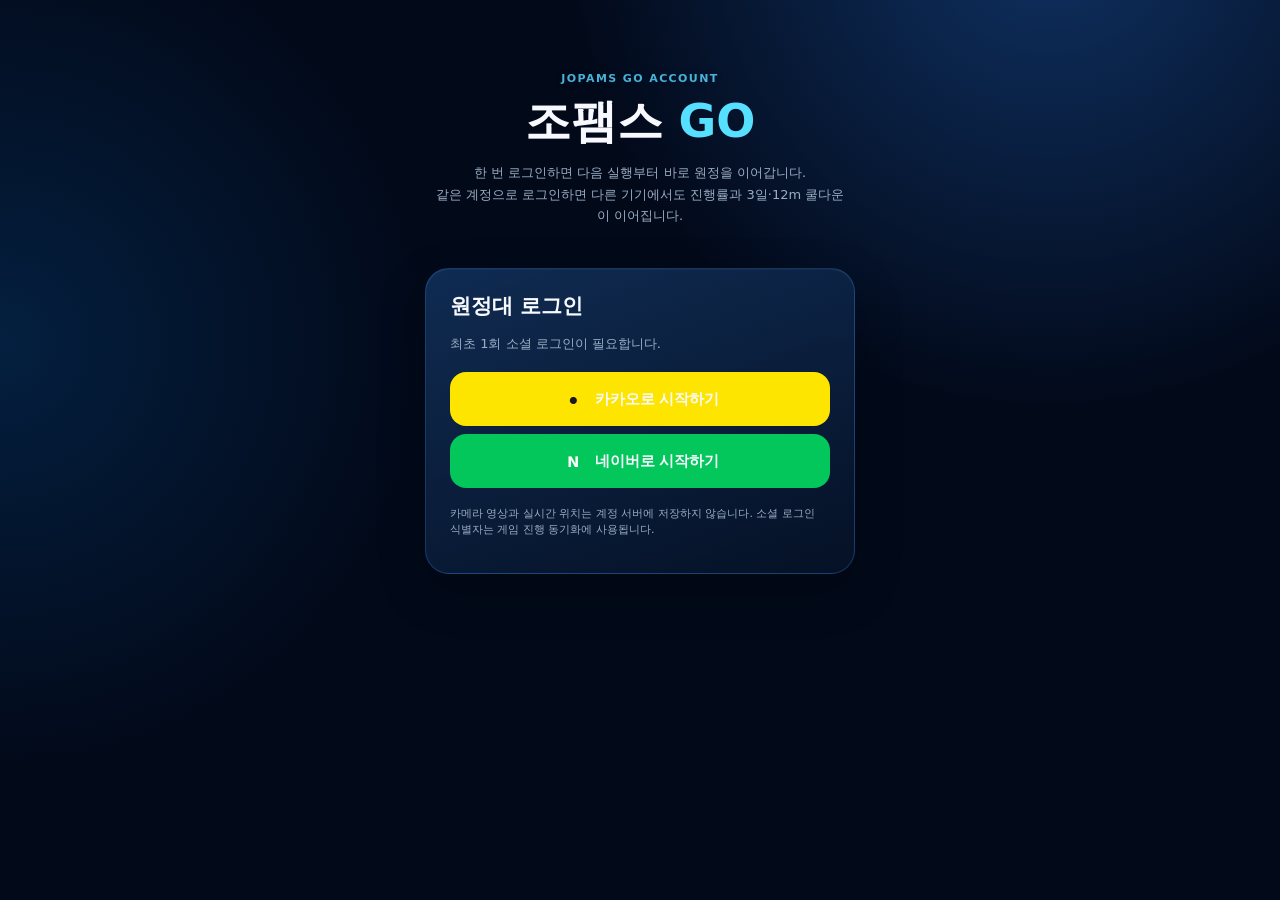
==== commit 4c700ea9: "Add files via upload" ====
--- a/assets/style.css
+++ b/assets/style.css
@@ -1464,3 +1464,13 @@
   backface-visibility:hidden;
   -webkit-backface-visibility:hidden;
 }
+
+/* v55 social login */
+.auth-body{min-height:100dvh;background:radial-gradient(circle at 50% 12%,#10355f 0,#06142b 45%,#020916 100%)}
+.auth-shell{width:min(92vw,430px);margin:0 auto;padding:calc(env(safe-area-inset-top,0px) + 54px) 0 42px}
+.auth-hero{text-align:center;padding:18px 8px 28px}.auth-hero h1{font-size:46px;margin:8px 0 10px;color:#fff}.auth-hero h1 em{font-style:normal;color:#56dfff}.auth-hero p{font-size:13px;line-height:1.7;color:#b8c9dc}
+.auth-card{padding:24px}.auth-card h2{margin:0 0 5px}.auth-help{font-size:12px;color:#9fb1c7;margin-bottom:18px}
+.social-login{width:100%;height:54px;border:0;border-radius:16px;margin:8px 0;display:flex;align-items:center;justify-content:center;gap:10px;font-size:15px;font-weight:900;cursor:pointer}.social-login.kakao{background:#fee500;color:#191919}.social-login.naver{background:#03c75a;color:#fff}.social-login span{width:24px;height:24px;display:grid;place-items:center;font-weight:950}
+.auth-note{display:block;margin-top:18px;font-size:10px;line-height:1.55;color:#8194ab}.auth-msg{margin-top:12px;color:#70dcff;font-size:11px}
+.account-summary{display:flex;align-items:center;gap:12px;padding:14px;border-radius:16px;background:rgba(7,25,48,.56);margin:12px 0 16px}.account-provider{display:grid;place-items:center;min-width:58px;height:30px;padding:0 8px;border-radius:10px;background:rgba(80,207,255,.12);color:#69dcff;font-size:9px;font-weight:900;letter-spacing:.7px}.account-summary div{min-width:0}.account-summary b,.account-summary small{display:block}.account-summary small{margin-top:3px;font-size:10px;color:#8ea5bc}
+.logout-btn{width:100%;height:48px;border-radius:14px;border:1px solid rgba(255,100,115,.35);background:rgba(120,20,36,.16);color:#ff9ba5;font-weight:900}
